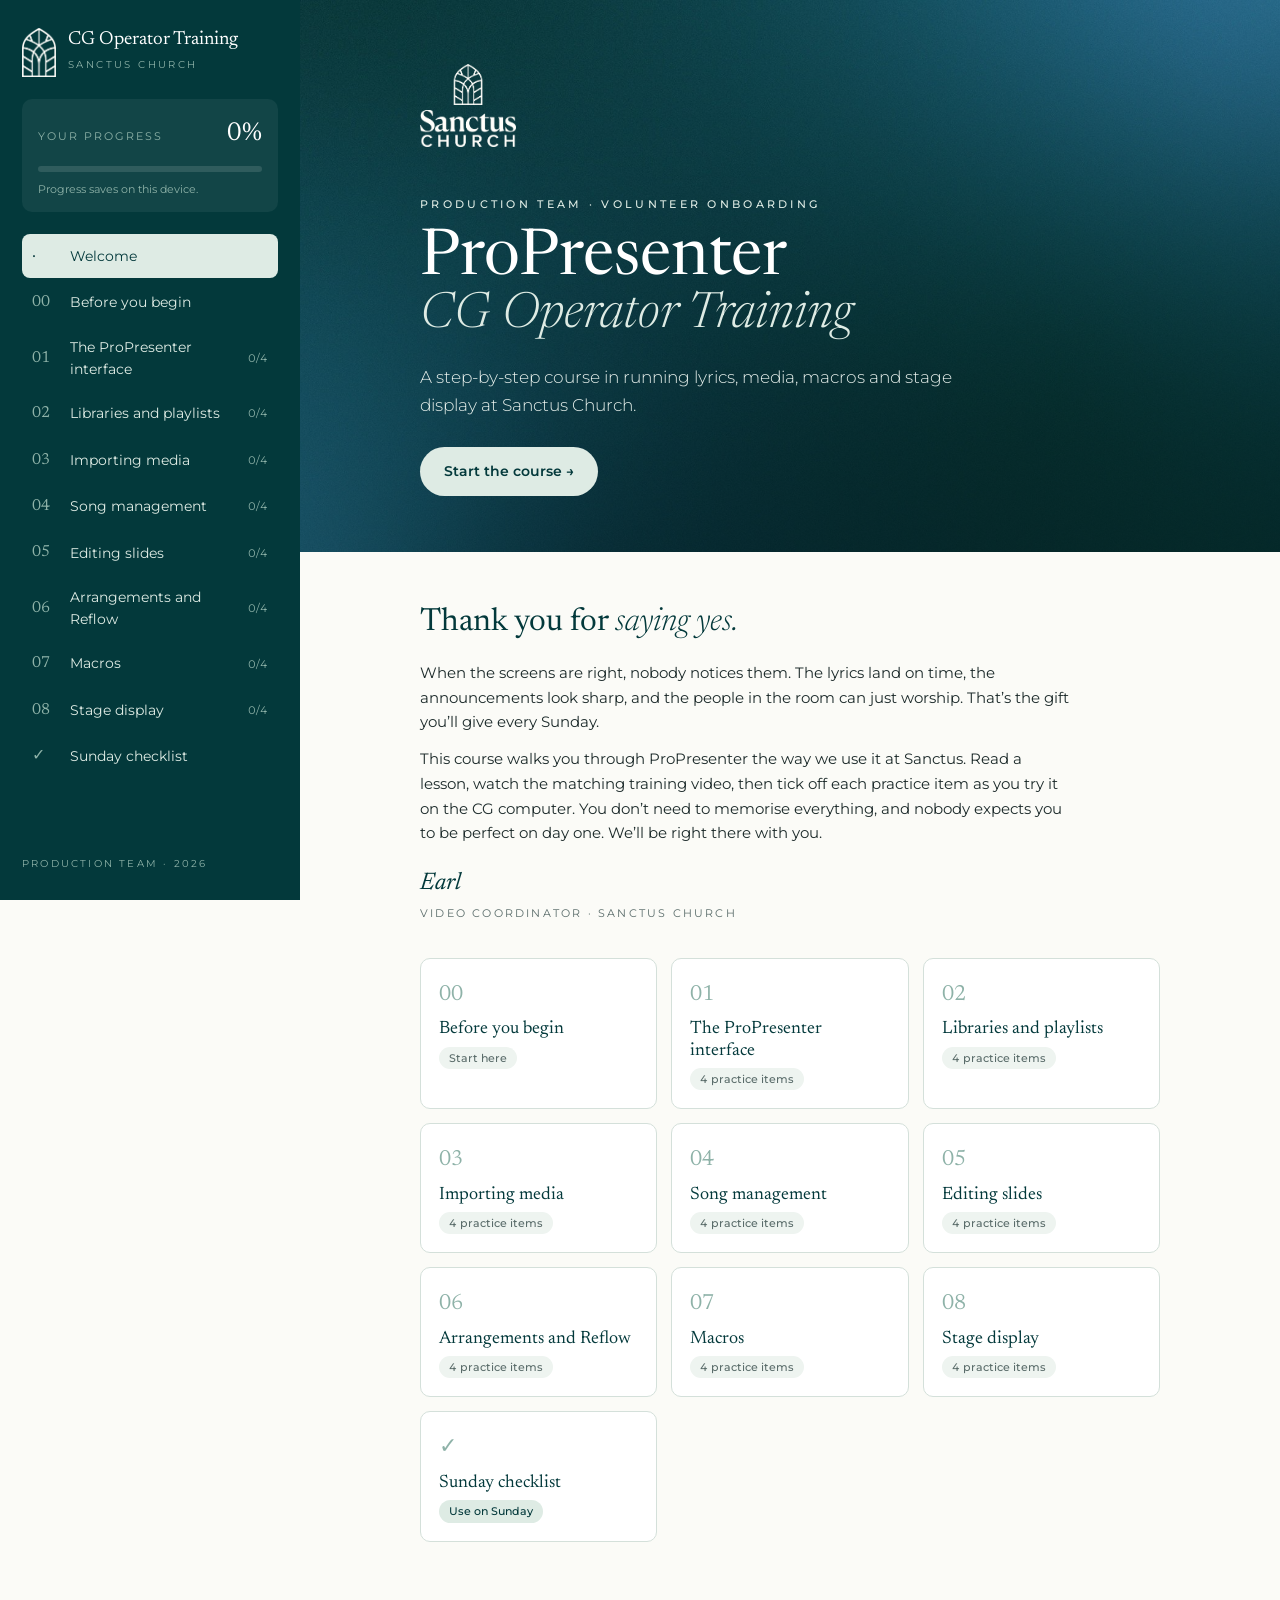
==== index.html @ a32053c7 "Add files via upload" ====
<!DOCTYPE html>
<html lang="en">
<head>
<meta charset="utf-8">
<meta name="viewport" content="width=device-width, initial-scale=1">
<title>CG Operator Training</title>
<link rel="preconnect" href="https://fonts.googleapis.com">
<link rel="preconnect" href="https://fonts.gstatic.com" crossorigin>
<link href="https://fonts.googleapis.com/css2?family=Montserrat:wght@300;400;500;600&family=Newsreader:ital,opsz,wght@0,6..72,300;0,6..72,400;0,6..72,500;1,6..72,300;1,6..72,400&display=swap" rel="stylesheet">
<style>
:root{
  /* Sanctus brand: deep teal + mint on cream; teal sidebar, reading column on the right */
  --teal:#03393B; --bar:#154547; --mint:#DEEBE4; --mint2:#EEF4F0; --cream:#FBFBF7; --sage:#8EB2A8;
  --ink:#1d2b2b; --muted:#5a6c6a; --line:#d4e0da; --warn-bg:#fbf3e8; --warn:#8a5512; --good:#2f7d5b;
  --display:"Newsreader","Canela",Georgia,serif; --body:"Montserrat","Gotham",system-ui,sans-serif;
  color-scheme:light;
}
*{box-sizing:border-box}
html,body{margin:0;height:100%}
body{background:var(--cream);color:var(--ink);font-family:var(--body);font-size:15px;line-height:1.65;-webkit-font-smoothing:antialiased}
a{color:var(--teal)}
button{font-family:inherit}
:focus-visible{outline:2px solid var(--sage);outline-offset:2px}
.app{display:grid;grid-template-columns:300px 1fr;min-height:100%}

/* sidebar */
.side{background:var(--teal);color:var(--mint);position:sticky;top:0;height:100vh;overflow-y:auto;padding:28px 22px;display:flex;flex-direction:column;gap:22px}
.side .brand{display:flex;align-items:center;gap:12px;text-decoration:none;color:var(--mint)}
.side .brand img{width:34px}
.side .brand b{font-family:var(--display);font-weight:400;font-size:19px;color:#fff;line-height:1.1;display:block}
.side .brand small{font-size:10px;letter-spacing:.24em;text-transform:uppercase;color:var(--sage)}
.prog{background:rgba(255,255,255,.06);border-radius:10px;padding:14px 16px}
.prog .row{display:flex;justify-content:space-between;align-items:baseline;font-size:11px;letter-spacing:.18em;text-transform:uppercase;color:var(--sage)}
.prog .row b{font-family:var(--display);font-size:26px;letter-spacing:0;color:#fff;font-weight:400;font-variant-numeric:tabular-nums}
.meter{height:6px;background:rgba(255,255,255,.12);border-radius:3px;margin-top:10px;overflow:hidden}
.meter i{display:block;height:100%;background:var(--sage);border-radius:3px;transition:width .3s}
.save{font-size:11px;color:var(--sage);margin-top:8px}
nav ol{list-style:none;margin:0;padding:0;display:flex;flex-direction:column;gap:2px}
nav a{display:grid;grid-template-columns:30px 1fr auto;align-items:center;gap:8px;padding:9px 10px;border-radius:8px;text-decoration:none;color:var(--mint);font-size:13.5px}
nav a:hover{background:rgba(255,255,255,.06)}
nav a[aria-current="page"]{background:var(--mint);color:var(--teal)}
nav .n{font-family:var(--display);font-size:16px;color:var(--sage)}
nav a[aria-current="page"] .n{color:var(--bar)}
nav .st{font-size:11px;font-variant-numeric:tabular-nums;color:var(--sage)}
nav a[aria-current="page"] .st{color:var(--bar)}
nav .st.done{width:20px;height:20px;border-radius:50%;background:var(--sage);color:var(--teal);display:grid;place-items:center;font-size:12px;font-weight:600}
.side .foot{margin-top:auto;font-size:10px;letter-spacing:.22em;text-transform:uppercase;color:var(--sage)}
.menu{display:none}

/* main */
main{min-width:0}
.wrap{max-width:820px;margin:0 auto;padding:44px 40px 80px}
.hero{background:var(--teal) url(img/gradient.jpg) center/cover;color:#fff;position:relative;overflow:hidden}
.hero::after{content:"";position:absolute;inset:0;background:linear-gradient(160deg,rgba(3,57,59,.3),rgba(3,40,40,.85))}
.hero .in{position:relative;z-index:1;max-width:820px;margin:0 auto;padding:64px 40px 56px}
.hero img{width:96px;margin-bottom:40px}
.kicker{font-weight:500;font-size:11px;letter-spacing:.3em;text-transform:uppercase;color:var(--mint)}
.hero h1{font-family:var(--display);font-weight:400;font-size:clamp(40px,6vw,64px);line-height:1;margin:14px 0 0;text-wrap:balance}
.hero h1 em{display:block;font-weight:300;color:var(--mint);font-size:.78em}
.hero p{font-weight:300;font-size:17px;max-width:52ch;margin:22px 0 0;color:#e6efeb}
.cta{display:inline-flex;align-items:center;gap:10px;margin-top:28px;background:var(--mint);color:var(--teal);border:0;border-radius:999px;padding:13px 24px;font-weight:600;font-size:14px;text-decoration:none;cursor:pointer}
.cta:hover{background:#fff}
.welcome h2{font-family:var(--display);font-weight:400;font-size:32px;color:var(--teal);margin:0 0 12px}
.welcome h2 em{font-weight:300}
.welcome p{max-width:65ch}
.sig{font-family:var(--display);font-style:italic;font-size:24px;color:var(--teal);margin-top:18px}
.sigt{font-size:11px;letter-spacing:.2em;text-transform:uppercase;color:var(--muted)}
.cards{display:grid;grid-template-columns:repeat(auto-fill,minmax(230px,1fr));gap:14px;margin-top:36px}
.card{display:flex;flex-direction:column;gap:6px;padding:18px;border:1px solid var(--line);border-radius:10px;background:#fff;text-decoration:none;color:var(--ink)}
.card:hover{border-color:var(--sage)}
.card .n{font-family:var(--display);font-size:22px;color:var(--sage)}
.card b{font-family:var(--display);font-weight:400;font-size:18px;color:var(--teal);line-height:1.2}
.card .pill{align-self:flex-start;font-size:11px;font-weight:500;border-radius:999px;padding:2px 10px;background:var(--mint2);color:var(--muted);font-variant-numeric:tabular-nums}
.card .pill.done{background:var(--good);color:#fff}
.card .pill.go{background:var(--mint);color:var(--teal)}

/* lesson content */
.opener{background:var(--teal);color:#fff;border-radius:12px;padding:34px 36px;position:relative;overflow:hidden;margin-bottom:28px}
.opener::after{content:"";position:absolute;right:-30px;top:-20px;width:220px;height:220px;background:url(img/mark_cream.png) center/contain no-repeat;opacity:.07}
.eyebrow{font-weight:500;font-size:11px;letter-spacing:.3em;text-transform:uppercase;color:var(--sage)}
.opener h2{font-family:var(--display);font-weight:400;font-size:clamp(30px,4vw,40px);line-height:1.05;margin:8px 0 12px;text-wrap:balance}
.opener p{font-weight:300;font-size:16px;margin:0;max-width:58ch;color:#e6efeb}
.opener .vid{margin-top:16px;font-size:11px;letter-spacing:.2em;text-transform:uppercase;color:var(--mint)}
h3{font-family:var(--display);font-weight:500;font-size:23px;color:var(--teal);margin:34px 0 8px;text-wrap:balance}
p{margin:0 0 12px}
b,strong{font-weight:600;color:var(--teal)}
ol.steps{list-style:none;counter-reset:s;margin:8px 0 16px;padding:0;display:flex;flex-direction:column;gap:8px}
ol.steps>li{counter-increment:s;position:relative;padding-left:40px}
ol.steps>li::before{content:counter(s);position:absolute;left:0;top:1px;width:26px;height:26px;border-radius:50%;background:var(--teal);color:#fff;font-weight:600;font-size:12px;display:grid;place-items:center}
ol.steps ul{margin:6px 0 0;padding-left:18px}
ul.dots{margin:6px 0 14px;padding-left:20px}
ul.dots li{margin-bottom:6px}
ul.dots li::marker{color:var(--sage)}
figure{margin:18px 0 26px}
.zoom{display:block;width:100%;padding:0;border:0;background:none;cursor:zoom-in}
figure img{display:block;max-width:100%;width:100%;border-radius:8px;box-shadow:0 0 0 1px var(--line),0 6px 18px rgba(3,57,59,.08)}
figcaption{font-size:13px;color:var(--muted);margin-top:9px;display:flex;gap:10px}
figcaption .fn{font-weight:600;color:var(--teal);letter-spacing:.08em;text-transform:uppercase;white-space:nowrap;font-size:11.5px;padding-top:1px}
.pair{display:grid;grid-template-columns:1fr 1fr;gap:18px}
.pair figure{margin:14px 0 20px}
.callout{background:var(--mint);border-left:3px solid var(--teal);padding:14px 18px;margin:18px 0;border-radius:0 8px 8px 0}
.callout .lbl{font-weight:600;font-size:11px;letter-spacing:.22em;text-transform:uppercase;color:var(--teal);margin-bottom:4px}
.callout.warn{background:var(--warn-bg);border-color:#b5762a}
.callout.warn .lbl{color:var(--warn)}
.callout p:last-child{margin:0}
.tw{overflow-x:auto;margin:12px 0 20px}
table{width:100%;border-collapse:collapse;font-size:14px}
th{background:var(--teal);color:#fff;font-weight:500;text-align:left;padding:10px 12px;font-size:11px;letter-spacing:.14em;text-transform:uppercase}
td{padding:10px 12px;border-bottom:1px solid var(--line);vertical-align:top}
tr:nth-child(even) td{background:var(--mint2)}
td.num{font-family:var(--display);font-size:20px;color:var(--teal);width:44px;text-align:center}

/* interactive checklists */
.practice{border:1px solid var(--line);border-radius:12px;padding:22px 24px;margin:36px 0 0;background:#fff}
.practice .lbl,.cl-head{font-weight:600;font-size:11px;letter-spacing:.24em;text-transform:uppercase;color:var(--teal);display:flex;align-items:center;gap:10px;margin-bottom:12px}
.practice .lbl::before{content:"";width:18px;height:18px;background:url(img/mark_teal.png) center/contain no-repeat}
.practice .lbl .count{margin-left:auto;font-variant-numeric:tabular-nums;color:var(--muted);letter-spacing:.1em}
ul.check{list-style:none;margin:0 0 6px;padding:0;display:flex;flex-direction:column;gap:4px}
ul.check li{padding:0}
.ck{display:flex;gap:12px;align-items:flex-start;padding:9px 10px;border-radius:8px;cursor:pointer}
.ck:hover{background:var(--mint2)}
.ck input{appearance:none;flex:none;width:22px;height:22px;margin:1px 0 0;border:1.5px solid var(--teal);border-radius:5px;background:#fff;cursor:pointer;display:grid;place-items:center}
.ck input:checked{background:var(--teal)}
.ck input:checked::after{content:"";width:6px;height:11px;border:solid #fff;border-width:0 2px 2px 0;transform:rotate(45deg) translate(-1px,-1px)}
.ck input:checked + span{color:var(--muted);text-decoration:line-through;text-decoration-color:var(--sage)}
.notes-lbl{display:block;margin-top:14px;font-size:11px;letter-spacing:.2em;text-transform:uppercase;color:var(--muted)}
.notes{display:block;width:100%;margin-top:8px;font:inherit;font-size:14px;letter-spacing:0;text-transform:none;color:var(--ink);border:1px solid var(--line);border-radius:8px;padding:10px 12px;background:var(--cream);resize:vertical}
.donebar{display:flex;align-items:center;gap:12px;margin-top:14px;padding:12px 16px;border-radius:10px;background:var(--mint);color:var(--teal);font-weight:500;font-size:14px}
.donebar[hidden]{display:none}
.reset{margin-left:auto;background:none;border:1px solid var(--teal);color:var(--teal);border-radius:999px;padding:6px 14px;font-size:12px;cursor:pointer}
.pager{display:flex;justify-content:space-between;gap:14px;margin-top:44px;padding-top:24px;border-top:1px solid var(--line)}
.pager a{display:flex;flex-direction:column;gap:2px;text-decoration:none;padding:12px 16px;border:1px solid var(--line);border-radius:10px;background:#fff;max-width:48%}
.pager a:hover{border-color:var(--sage)}
.pager small{font-size:11px;letter-spacing:.2em;text-transform:uppercase;color:var(--muted)}
.pager b{font-family:var(--display);font-weight:400;font-size:18px}
.pager .next{margin-left:auto;text-align:right}

/* lightbox */
.lb{position:fixed;inset:0;background:rgba(3,30,31,.92);display:none;align-items:center;justify-content:center;padding:24px;z-index:50;cursor:zoom-out}
.lb.on{display:flex}
.lb img{max-width:100%;max-height:100%;border-radius:6px}

@media (max-width:900px){
  .app{grid-template-columns:1fr}
  .side{position:sticky;top:0;height:auto;z-index:20;padding:14px 18px;flex-direction:row;flex-wrap:wrap;align-items:center;gap:12px}
  .side .brand b{font-size:16px}
  .menu{display:inline-flex;margin-left:auto;background:none;border:1px solid var(--sage);color:var(--mint);border-radius:999px;padding:6px 14px;font-size:12px;cursor:pointer}
  .side .prog,.side nav,.side .foot{display:none;width:100%}
  .side.open .prog,.side.open nav{display:block}
  .wrap{padding:28px 18px 60px}
  .hero .in{padding:44px 18px 40px}
  .opener{padding:26px 22px}
  .pair{grid-template-columns:1fr}
}
@media (prefers-reduced-motion:reduce){*{transition:none!important}}
</style>
</head>
<body>
<div class="app">
  <aside class="side" id="side">
    <a class="brand" href="#home"><img src="img/mark_cream.png" alt=""><span><b>CG Operator Training</b><small>Sanctus Church</small></span></a>
    <button class="menu" id="menu" aria-expanded="false" aria-controls="side">Lessons</button>
    <div class="prog">
      <div class="row"><span>Your progress</span><b id="pct">0%</b></div>
      <div class="meter"><i id="bar" style="width:0%"></i></div>
      <div class="save" id="save">Progress saves on this device.</div>
    </div>
    <nav aria-label="Lessons"><ol id="nav"></ol></nav>
    <div class="foot">Production Team · 2026</div>
  </aside>
  <main id="main"></main>
</div>
<div class="lb" id="lb" role="dialog" aria-label="Enlarged screenshot"><img id="lbimg" alt=""></div>

<script id="content" type="application/json">{"titles": ["Before you begin", "The ProPresenter interface", "Libraries and playlists", "Importing media", "Song management", "Editing slides", "Arrangements and Reflow", "Macros", "Stage display", "Sunday checklist"], "html": ["<section class=\"lesson\"><div class=\"opener\"><div class=\"eyebrow\">Getting started<\/div><h2>Before you begin<\/h2><p>As a CG (computer graphics) operator, you run ProPresenter during the service: lyrics, announcements, videos, lower thirds, timers and stage display.<\/p><\/div>\n<h3>How to use this course<\/h3><ol class=\"steps\"><li>Read one lesson, then watch the matching video in the <em>ProPresenter Training<\/em> folder.<\/li><li>Tick off each <b>Practice<\/b> item as you do it on the CG computer. Your progress is saved.<\/li><li>Write questions in the notes box at the end of each lesson and bring them to your trainer.<\/li><li>Keep the <b>Sunday checklist<\/b> beside you for your first few services.<\/li><\/ol>\n<h3>The Sanctus standards<\/h3><p>These five habits come up in every lesson. They keep our screens consistent from week to week and from campus to campus.<\/p><div class=\"tw\"><table><thead><tr><th><\/th><th>Standard<\/th><th>Why it matters<\/th><\/tr><\/thead><tbody><tr><td class=\"num\">1<\/td><td><b>One Sunday playlist.<\/b> It gets updated each week for the coming Sunday.<\/td><td>Everyone knows where the service lives. There are no stray copies.<\/td><\/tr><tr><td class=\"num\">2<\/td><td><b>All songs live in the Worship library<\/b>, even songs for special events.<\/td><td>Songs are easy to find, filter and reuse.<\/td><\/tr><tr><td class=\"num\">3<\/td><td><b>Use the staff-built themes<\/b>: the Song theme and the theme for each sermon series.<\/td><td>Every slide looks the same from song to song.<\/td><\/tr><tr><td class=\"num\">4<\/td><td><b>Media actions are set to Foreground<\/b>, and videos are set to <b>Stop<\/b>, never Loop.<\/td><td>Media always shows up, and no video restarts mid-service.<\/td><\/tr><tr><td class=\"num\">5<\/td><td><b>Themes, stage displays and macros are pre-configured by staff.<\/b><\/td><td>Know where they are, but ask before changing them.<\/td><\/tr><\/tbody><\/table><\/div><div class=\"callout\"><div class=\"lbl\">Coming soon<\/div><p>Setting outputs, and Chapter 2 on running the service (creating, managing and flowing a service), will be added when those training videos are ready.<\/p><\/div><\/section>", "<section class=\"lesson\"><div class=\"opener\"><div class=\"eyebrow\">Lesson 01<\/div><h2>The ProPresenter interface<\/h2><p>The Show view has seven areas. You will use every one of them on a Sunday, so learn where each one is first.<\/p><div class=\"vid\">Training video \u00b7 Chapter 1 \u00b7 0:00\u201316:00<\/div><\/div><figure><button class=\"zoom\" data-src=\"img/f01_interface.jpg\" aria-label=\"Enlarge figure 1.1\"><img src=\"img/f01_interface.jpg\" alt=\"The Show view, numbered by area. Each number matches a row in the table below.\" loading=\"lazy\"><\/button><figcaption><span class=\"fn\">Fig 1.1<\/span><span>The Show view, numbered by area. Each number matches a row in the table below.<\/span><\/figcaption><\/figure><div class=\"tw\"><table><thead><tr><th>#<\/th><th>Area<\/th><th>What it does<\/th><\/tr><\/thead><tbody><tr><td class=\"num\">1<\/td><td><b>Toolbar<\/b><\/td><td>Search, the Show / Edit / Reflow / Bible / Stage views, Themes, and the <b>Audience<\/b> and <b>Stage<\/b> output toggles on the top right.<\/td><\/tr><tr><td class=\"num\">2<\/td><td><b>Library &amp; playlist list<\/b><\/td><td>Libraries (orange icons) store content. Playlists (blue icons) put that content in service order.<\/td><\/tr><tr><td class=\"num\">3<\/td><td><b>Item list<\/b><\/td><td>Every item in the library or playlist you selected. In a playlist you also see the <b>headers<\/b>: Pre Loop, Welcome, Worship and so on.<\/td><\/tr><tr><td class=\"num\">4<\/td><td><b>Presentation area<\/b><\/td><td>The slides of the selected item. Clicking a slide sends it live.<\/td><\/tr><tr><td class=\"num\">5<\/td><td><b>Output preview<\/b><\/td><td>Shows what a screen is showing right now. Use its dropdown to switch between the auditorium (AUD), single screens, or the stage display.<\/td><\/tr><tr><td class=\"num\">6<\/td><td><b>Media player<\/b><\/td><td>Play, pause and scrub the current video, and see its countdown.<\/td><\/tr><tr><td class=\"num\">7<\/td><td><b>Tabs panel<\/b><\/td><td>Audio, stage display layouts, <b>Timers<\/b>, <b>Messages<\/b>, <b>Props<\/b> and <b>Macros<\/b>.<\/td><\/tr><\/tbody><\/table><\/div><h3>The output preview<\/h3><p>You don't have to walk into the auditorium to see what's on screen. The preview shows each output. Switch it to the stage display to see exactly what the band and host see.<\/p><figure><button class=\"zoom\" data-src=\"img/f03_stage_preview.jpg\" aria-label=\"Enlarge figure 1.2\"><img src=\"img/f03_stage_preview.jpg\" alt=\"Output preview set to the stage display: the current lyric in white, the next lyric in green.\" loading=\"lazy\"><\/button><figcaption><span class=\"fn\">Fig 1.2<\/span><span>Output preview set to the stage display: the current lyric in white, the next lyric in green.<\/span><\/figcaption><\/figure><h3>The tabs panel<\/h3><ol class=\"steps\"><li><b>Stage display layouts<\/b>: the layouts you can send to the stage screen. Different people need different information at different moments.<\/li><li><b>Timers<\/b>: every service timer (Service Start, Worship, Host, Meet &amp; Greet, Sermon, Response, Soundcheck). Slides and macros start them automatically.<\/li><li><b>Messages<\/b>: text shown on top of the screens. For example, a <b>Kids Call<\/b> shows a child's tag code (such as <em>C3H3<\/em>) so their parent knows to come to the kids area.<\/li><li><b>Props<\/b>: small media pieces with transparency that sit on top of everything, such as name lower thirds. They show for a set time and then dissolve on their own.<\/li><li><b>Macros<\/b>: one-click bundles of actions (Lesson 7).<\/li><\/ol><div class=\"pair\"><figure><button class=\"zoom\" data-src=\"img/f04_timers.jpg\" aria-label=\"Enlarge figure 1.3\"><img src=\"img/f04_timers.jpg\" alt=\"The Timers tab.\" loading=\"lazy\"><\/button><figcaption><span class=\"fn\">Fig 1.3<\/span><span>The Timers tab.<\/span><\/figcaption><\/figure><figure><button class=\"zoom\" data-src=\"img/f05_messages.jpg\" aria-label=\"Enlarge figure 1.4\"><img src=\"img/f05_messages.jpg\" alt=\"Messages tab with a Kids Call code.\" loading=\"lazy\"><\/button><figcaption><span class=\"fn\">Fig 1.4<\/span><span>Messages tab with a Kids Call code.<\/span><\/figcaption><\/figure><\/div><div class=\"pair\"><figure><button class=\"zoom\" data-src=\"img/f06_props.jpg\" aria-label=\"Enlarge figure 1.5\"><img src=\"img/f06_props.jpg\" alt=\"Props: name keys that clear after 10 seconds.\" loading=\"lazy\"><\/button><figcaption><span class=\"fn\">Fig 1.5<\/span><span>Props: name keys that clear after 10 seconds.<\/span><\/figcaption><\/figure><figure><button class=\"zoom\" data-src=\"img/f07_macros_tab.jpg\" aria-label=\"Enlarge figure 1.6\"><img src=\"img/f07_macros_tab.jpg\" alt=\"Macros: the icons show what each one does.\" loading=\"lazy\"><\/button><figcaption><span class=\"fn\">Fig 1.6<\/span><span>Macros: the icons show what each one does.<\/span><\/figcaption><\/figure><\/div><h3>Other views in the toolbar<\/h3><ul class=\"dots\"><li><b>Search<\/b> finds an item across every library. The <em>Filter<\/em> box at the bottom of a list searches only that list.<\/li><li><b>Themes<\/b> holds the staff-built styles for songs, sermon series, lower thirds and full screens. You will apply themes, but you won't edit them.<\/li><li><b>Edit<\/b> opens the editor for whichever item is selected. <b>Show<\/b> brings you back to running the service.<\/li><li><b>Reflow<\/b> changes the line breaks of a whole song (Lesson 6). <b>Bible<\/b> pulls up scripture.<\/li><li><b>Stage<\/b> opens the stage display editor (Lesson 8). It is pre-configured.<\/li><li>The <b>Audience<\/b> and <b>Stage<\/b> buttons turn those outputs on and off.<\/li><\/ul><div class=\"pair\"><figure><button class=\"zoom\" data-src=\"img/f08_themes_popup.jpg\" aria-label=\"Enlarge figure 1.7\"><img src=\"img/f08_themes_popup.jpg\" alt=\"The Themes window.\" loading=\"lazy\"><\/button><figcaption><span class=\"fn\">Fig 1.7<\/span><span>The Themes window.<\/span><\/figcaption><\/figure><figure><button class=\"zoom\" data-src=\"img/f09_edit_view.jpg\" aria-label=\"Enlarge figure 1.8\"><img src=\"img/f09_edit_view.jpg\" alt=\"The Edit view.\" loading=\"lazy\"><\/button><figcaption><span class=\"fn\">Fig 1.8<\/span><span>The Edit view.<\/span><\/figcaption><\/figure><\/div><div class=\"practice\"><div class=\"lbl\">Practice on the CG computer<\/div><ul class=\"check\"><li>Point to all seven areas of the Show view without looking at Fig 1.1.<\/li><li>Switch the output preview between AUD and the stage display.<\/li><li>Open each tab in the tabs panel and name what it is for.<\/li><li>Search for a song using both Search and the Filter box.<\/li><\/ul><label class=\"notes-lbl\">Notes &amp; questions for your trainer<textarea class=\"notes\" rows=\"3\" placeholder=\"Anything you want to ask about this lesson\u2026\"><\/textarea><\/label><\/div><\/section>", "<section class=\"lesson\"><div class=\"opener\"><div class=\"eyebrow\">Lesson 02<\/div><h2>Libraries and playlists<\/h2><p>A library is where content is stored. A playlist is the order of service built from that content. A Sunday service is simply a playlist.<\/p><div class=\"vid\">Training video \u00b7 Chapter 1 \u00b7 16:00\u201323:00<\/div><\/div><ul class=\"dots\"><li><b>Library<\/b>: think of the whole public library building, with sections such as <em>Worship<\/em>, <em>Women's Connect<\/em> or <em>Pre-Post<\/em>. Organise libraries by ministry or event.<\/li><li><b>Playlist<\/b>: the running order for one event, split into <b>headers<\/b>. Headers only exist in playlists.<\/li><\/ul><h3>How the Sunday playlist runs<\/h3><p>GOOD MORNING TEAM! \u2192 Pre-Service Timer \u2192 <b>Pre Loop<\/b> \u2192 <b>Welcome<\/b> \u2192 <b>Worship<\/b> \u2192 <b>Transition<\/b> \u2192 <b>Meet &amp; Greet<\/b> \u2192 <b>Host<\/b> \u2192 <b>Sermon<\/b> \u2192 <b>Response<\/b> \u2192 <b>Close<\/b> \u2192 <b>Post Loop<\/b>.<\/p><figure><button class=\"zoom\" data-src=\"img/f02_sunday_playlist.jpg\" aria-label=\"Enlarge figure 2.1\"><img src=\"img/f02_sunday_playlist.jpg\" alt=\"The Sunday playlist with its headers, highlighted on the left.\" loading=\"lazy\"><\/button><figcaption><span class=\"fn\">Fig 2.1<\/span><span>The Sunday playlist with its headers, highlighted on the left.<\/span><\/figcaption><\/figure><h3>Create a library<\/h3><ol class=\"steps\"><li>Click the <b>+<\/b> at the top of the library list and choose <b>New Library<\/b>.<\/li><li>Name it after the ministry or event.<\/li><li>Add presentations and media to it.<\/li><\/ol><figure><button class=\"zoom\" data-src=\"img/f12_new_library.jpg\" aria-label=\"Enlarge figure 2.2\"><img src=\"img/f12_new_library.jpg\" alt=\"The + menu: New Library, New Presentation, New Playlist.\" loading=\"lazy\"><\/button><figcaption><span class=\"fn\">Fig 2.2<\/span><span>The + menu: New Library, New Presentation, New Playlist.<\/span><\/figcaption><\/figure><h3>Build a playlist<\/h3><ol class=\"steps\"><li>Click <b>+ \u2192 New Playlist<\/b> and name it.<\/li><li>Add a <b>header<\/b> (for example <em>Pre-Service<\/em>) to start each section.<\/li><li>Use <b>+ \u2192 New Presentation<\/b> to add a blank placeholder item where you need one.<\/li><li>Drag items from a library into the playlist, then drag them into order.<\/li><\/ol><div class=\"pair\"><figure><button class=\"zoom\" data-src=\"img/f13_new_presentation_blank.jpg\" aria-label=\"Enlarge figure 2.3\"><img src=\"img/f13_new_presentation_blank.jpg\" alt=\"Naming a new presentation.\" loading=\"lazy\"><\/button><figcaption><span class=\"fn\">Fig 2.3<\/span><span>Naming a new presentation.<\/span><\/figcaption><\/figure><figure><button class=\"zoom\" data-src=\"img/f14_playlist_header.jpg\" aria-label=\"Enlarge figure 2.4\"><img src=\"img/f14_playlist_header.jpg\" alt=\"A Pre-Service header with three items.\" loading=\"lazy\"><\/button><figcaption><span class=\"fn\">Fig 2.4<\/span><span>A Pre-Service header with three items.<\/span><\/figcaption><\/figure><\/div><h3>Make slides advance on their own<\/h3><p>Use <b>Go to Next Timer<\/b> for loops and for timed moments such as the host name key.<\/p><ol class=\"steps\"><li>Right-click a slide and choose <b>Go to Next Timer\u2026<\/b><\/li><li>Enter the <b>Duration<\/b> in seconds.<\/li><li>On the last slide of a loop, tick <b>Loop to Beginning<\/b>.<\/li><li>Click <b>Done<\/b>. The seconds now show in the top-left corner of the slide.<\/li><\/ol><figure><button class=\"zoom\" data-src=\"img/f15_slide_timer.jpg\" aria-label=\"Enlarge figure 2.5\"><img src=\"img/f15_slide_timer.jpg\" alt=\"The Slide Timer dialog.\" loading=\"lazy\"><\/button><figcaption><span class=\"fn\">Fig 2.5<\/span><span>The Slide Timer dialog.<\/span><\/figcaption><\/figure><div class=\"callout\"><div class=\"lbl\">Sanctus standard<\/div><p>The <b>Welcome<\/b> and <b>Host<\/b> name slides already carry a <b>10-second<\/b> timer. Once you click them, they advance on their own, so these moments look the same every week.<\/p><\/div><h3>Transparent slides and IMAG<\/h3><p>A <b>checkerboard<\/b> slide is transparent, not black. At Ajax, the screens show live cameras (IMAG), and ProPresenter sits on top of them.<\/p><ul class=\"dots\"><li>A transparent slide lets the cameras show through.<\/li><li>A video or full-screen graphic covers the cameras. When it ends and the slide goes transparent, the cameras come back.<\/li><li>A name key is transparent except for the name, so the person on camera appears with their name over them.<\/li><\/ul><figure><button class=\"zoom\" data-src=\"img/f16_transparent.jpg\" aria-label=\"Enlarge figure 2.6\"><img src=\"img/f16_transparent.jpg\" alt=\"Welcome: a slide with a 10-second timer, then a transparent slide.\" loading=\"lazy\"><\/button><figcaption><span class=\"fn\">Fig 2.6<\/span><span>Welcome: a slide with a 10-second timer, then a transparent slide.<\/span><\/figcaption><\/figure><div class=\"practice\"><div class=\"lbl\">Practice on the CG computer<\/div><ul class=\"check\"><li>Create a practice library and a practice playlist with two headers.<\/li><li>Drag three items into the playlist and reorder them.<\/li><li>Build a three-slide loop with a 5-second timer and Loop to Beginning.<\/li><li>Find the checkerboard slides in the Sunday playlist and explain what they do.<\/li><\/ul><label class=\"notes-lbl\">Notes &amp; questions for your trainer<textarea class=\"notes\" rows=\"3\" placeholder=\"Anything you want to ask about this lesson\u2026\"><\/textarea><\/label><\/div><\/section>", "<section class=\"lesson\"><div class=\"opener\"><div class=\"eyebrow\">Lesson 03<\/div><h2>Importing media<\/h2><p>To add a graphic or video, duplicate an existing slide and swap in its media action. Always set the action to Foreground, and set videos to Stop.<\/p><div class=\"vid\">Training video \u00b7 Chapter 1 \u00b7 23:00\u201328:40<\/div><\/div><h3>Add a graphic to a loop<\/h3><ol class=\"steps\"><li>In the Sunday playlist, open the item, for example <em>Easter Pre-Service Loop<\/em>.<\/li><li>Select a slide and copy and paste it (<b>\u2318C / \u2318V<\/b> on Mac, <b>Ctrl+C / Ctrl+V<\/b> on Windows).<\/li><li>Right-click the copy, choose <b>Remove Action<\/b>, then <b>Add Media Action\u2026<\/b>, and pick the graphic.<\/li><li>Right-click again and choose <b>Edit Action \u2192 Behavior \u2192 Foreground<\/b>.<\/li><li>Repeat for each new graphic.<\/li><\/ol><div class=\"pair\"><figure><button class=\"zoom\" data-src=\"img/f17_add_media_action.jpg\" aria-label=\"Enlarge figure 3.1\"><img src=\"img/f17_add_media_action.jpg\" alt=\"Right-click: Add Action, Edit / Remove Action.\" loading=\"lazy\"><\/button><figcaption><span class=\"fn\">Fig 3.1<\/span><span>Right-click: Add Action, Edit / Remove Action.<\/span><\/figcaption><\/figure><figure><button class=\"zoom\" data-src=\"img/f18_behavior.jpg\" aria-label=\"Enlarge figure 3.2\"><img src=\"img/f18_behavior.jpg\" alt=\"Edit Action \u2192 Behavior.\" loading=\"lazy\"><\/button><figcaption><span class=\"fn\">Fig 3.2<\/span><span>Edit Action \u2192 Behavior.<\/span><\/figcaption><\/figure><\/div><div class=\"callout\"><div class=\"lbl\">Why Foreground<\/div><p>Foreground makes the media a top-layer element. Background and foreground respond differently to automations. If you skip this step, the graphic might not show up when it should.<\/p><\/div><h3>Change how long a slide stays up<\/h3><ol class=\"steps\"><li>Right-click the slide and choose <b>Go to Next Timer\u2026<\/b><\/li><li>Change the duration. Click <b>Remove<\/b> to take the timer off.<\/li><li>If a graphic looks wrong, use <b>Show in Finder<\/b> in the action menu to jump to the file on the hard drive.<\/li><\/ol><figure><button class=\"zoom\" data-src=\"img/f19_slide_timer_loop.jpg\" aria-label=\"Enlarge figure 3.3\"><img src=\"img/f19_slide_timer_loop.jpg\" alt=\"Changing a loop slide's timer.\" loading=\"lazy\"><\/button><figcaption><span class=\"fn\">Fig 3.3<\/span><span>Changing a loop slide's timer.<\/span><\/figcaption><\/figure><h3>Add a video<\/h3><ol class=\"steps\"><li>Duplicate a slide and use <b>Add Media Action\u2026<\/b> to choose the video file.<\/li><li>Set <b>Edit Action \u2192 Behavior \u2192 Foreground<\/b>.<\/li><li>Set <b>Edit Action \u2192 Playback Behavior \u2192 Stop<\/b>.<\/li><\/ol><figure><button class=\"zoom\" data-src=\"img/f20_playback_behavior.jpg\" aria-label=\"Enlarge figure 3.4\"><img src=\"img/f20_playback_behavior.jpg\" alt=\"Playback Behavior: choose Stop, not Loop.\" loading=\"lazy\"><\/button><figcaption><span class=\"fn\">Fig 3.4<\/span><span>Playback Behavior: choose Stop, not Loop.<\/span><\/figcaption><\/figure><div class=\"callout warn\"><div class=\"lbl\">Watch out<\/div><p>Videos often default to <b>Loop<\/b>. A looping video will start over in the middle of the service, and someone will have to scramble to pause it. Always check Playback Behavior.<\/p><\/div><div class=\"practice\"><div class=\"lbl\">Practice on the CG computer<\/div><ul class=\"check\"><li>Add two new graphics to a practice loop using Add Media Action.<\/li><li>Set both to Behavior \u2192 Foreground.<\/li><li>Change one slide's timer, then remove it.<\/li><li>Add a video and set its Playback Behavior to Stop.<\/li><\/ul><label class=\"notes-lbl\">Notes &amp; questions for your trainer<textarea class=\"notes\" rows=\"3\" placeholder=\"Anything you want to ask about this lesson\u2026\"><\/textarea><\/label><\/div><\/section>", "<section class=\"lesson\"><div class=\"opener\"><div class=\"eyebrow\">Lesson 04<\/div><h2>Song management<\/h2><p>Every song lives in the Worship library, uses the Song theme, and is imported through SongSelect rather than typed by hand.<\/p><div class=\"vid\">Training video \u00b7 Song Management<\/div><\/div><p><b>Why one library:<\/b> keeping every song in one place makes songs easy to filter, find and compare. It also lets you see different versions side by side. A name in brackets, such as <em>[ Sanctus ]<\/em>, marks the Sanctus arrangement of that song.<\/p><h3>Import from SongSelect (preferred)<\/h3><p>SongSelect is CCLI's library of worship lyrics. CCLI manages the copyrights for most worship songs.<\/p><ol class=\"steps\"><li>Select the <b>Worship library<\/b>.<\/li><li>Go to <b>File \u2192 Import \u2192 SongSelect by CCLI\u2026<\/b><\/li><li>Search by title or CCLI number. Check the lyric preview to make sure it's the right song, then click <b>Import<\/b>.<\/li><li>In the Import window, set:<ul><li><b>Slides delimited by<\/b> and <b>lines per slide<\/b> to match the theme<\/li><li><b>Theme<\/b>: Song (for your campus)<\/li><li><b>Library<\/b>: Worship, plus the <b>Playlist<\/b> for the service<\/li><\/ul><\/li><li>Click <b>Import<\/b>. The song appears in the library and the playlist, already in the theme's style.<\/li><li>Check for single words left alone on a line, and fix them with <b>Reflow<\/b> (Lesson 6).<\/li><\/ol><figure><button class=\"zoom\" data-src=\"img/f23_songselect_menu.jpg\" aria-label=\"Enlarge figure 4.1\"><img src=\"img/f23_songselect_menu.jpg\" alt=\"File \u2192 Import \u2192 SongSelect by CCLI.\" loading=\"lazy\"><\/button><figcaption><span class=\"fn\">Fig 4.1<\/span><span>File \u2192 Import \u2192 SongSelect by CCLI.<\/span><\/figcaption><\/figure><div class=\"pair\"><figure><button class=\"zoom\" data-src=\"img/f24_songselect_search.jpg\" aria-label=\"Enlarge figure 4.2\"><img src=\"img/f24_songselect_search.jpg\" alt=\"SongSelect search with lyric preview.\" loading=\"lazy\"><\/button><figcaption><span class=\"fn\">Fig 4.2<\/span><span>SongSelect search with lyric preview.<\/span><\/figcaption><\/figure><figure><button class=\"zoom\" data-src=\"img/f25_import_dialog.jpg\" aria-label=\"Enlarge figure 4.3\"><img src=\"img/f25_import_dialog.jpg\" alt=\"Import settings: lines, theme, library, playlist.\" loading=\"lazy\"><\/button><figcaption><span class=\"fn\">Fig 4.3<\/span><span>Import settings: lines, theme, library, playlist.<\/span><\/figcaption><\/figure><\/div><h3>Create a song by hand<\/h3><p>Only do this if the song isn't in SongSelect.<\/p><ol class=\"steps\"><li>With the Worship library selected, click <b>+ \u2192 New Presentation<\/b>.<\/li><li>Name the song and choose the <b>Song<\/b> theme. At Ajax, lyrics sit at the <b>bottom<\/b> of the screen because cameras (IMAG) fill it.<\/li><li>If you like, choose a <b>Playlist<\/b> to add it straight into tonight's service.<\/li><li>Click <b>New<\/b>.<\/li><\/ol><div class=\"pair\"><figure><button class=\"zoom\" data-src=\"img/f21_new_song.jpg\" aria-label=\"Enlarge figure 4.4\"><img src=\"img/f21_new_song.jpg\" alt=\"New Presentation: name, theme, library, playlist.\" loading=\"lazy\"><\/button><figcaption><span class=\"fn\">Fig 4.4<\/span><span>New Presentation: name, theme, library, playlist.<\/span><\/figcaption><\/figure><figure><button class=\"zoom\" data-src=\"img/f22_playlist_dropdown.jpg\" aria-label=\"Enlarge figure 4.5\"><img src=\"img/f22_playlist_dropdown.jpg\" alt=\"Choosing a playlist adds the song to it.\" loading=\"lazy\"><\/button><figcaption><span class=\"fn\">Fig 4.5<\/span><span>Choosing a playlist adds the song to it.<\/span><\/figcaption><\/figure><\/div><h3>Add, remove and order songs<\/h3><ul class=\"dots\"><li><b>Add to a service:<\/b> drag the song from the Worship library into the playlist, under the Worship header.<\/li><li><b>Delete:<\/b> select the song and press <b>Delete<\/b>. This removes it from the library for everyone, so be sure.<\/li><\/ul><div class=\"callout\"><div class=\"lbl\">Sanctus standard<\/div><p>Never save songs into other libraries, even for a different event. They may be reused later, and one library keeps things clear for everyone.<\/p><\/div><figure><button class=\"zoom\" data-src=\"img/f26_reflow_song.jpg\" aria-label=\"Enlarge figure 4.6\"><img src=\"img/f26_reflow_song.jpg\" alt=\"After importing, Reflow cleans up the line breaks.\" loading=\"lazy\"><\/button><figcaption><span class=\"fn\">Fig 4.6<\/span><span>After importing, Reflow cleans up the line breaks.<\/span><\/figcaption><\/figure><div class=\"practice\"><div class=\"lbl\">Practice on the CG computer<\/div><ul class=\"check\"><li>Import a song from SongSelect into the Worship library using the Song theme.<\/li><li>Add it to a practice playlist under a Worship header.<\/li><li>Create a short song by hand with New Presentation.<\/li><li>Find two versions of the same song and tell them apart.<\/li><\/ul><label class=\"notes-lbl\">Notes &amp; questions for your trainer<textarea class=\"notes\" rows=\"3\" placeholder=\"Anything you want to ask about this lesson\u2026\"><\/textarea><\/label><\/div><\/section>", "<section class=\"lesson\"><div class=\"opener\"><div class=\"eyebrow\">Lesson 05<\/div><h2>Editing slides<\/h2><p>Right-click a slide and choose Quick Edit for a fast word fix, or Edit Slide for full control. When a song looks off, re-apply the current theme rather than restyling it by hand.<\/p><div class=\"vid\">Training video \u00b7 Editing Slides<\/div><\/div><div class=\"tw\"><table><thead><tr><th><\/th><th>Quick Edit<\/th><th>Edit Slide<\/th><\/tr><\/thead><tbody><tr><td><b>Use for<\/b><\/td><td>Fixing a typo or changing a word<\/td><td>Text style, layout, shapes and media<\/td><\/tr><tr><td><b>Tools<\/b><\/td><td>Text only<\/td><td>Full text panel, layers, shapes, media, video and web fills<\/td><\/tr><\/tbody><\/table><\/div><h3>Working in Edit Slide<\/h3><ol class=\"steps\"><li>Double-click into a text box to edit it.<\/li><li>Use the <b>Text<\/b> panel on the right for font, size, bold, italic, underline, strikethrough, capitalisation, alignment, character spacing, line height and colour.<\/li><li><b>Stroke<\/b> (outline) and <b>Shadow<\/b> can be ticked on or off.<\/li><li>Objects stack as <b>layers<\/b> (see <em>Objects<\/em> at the bottom left). A new shape sits above the text until you reorder it.<\/li><li>The toolbar adds shapes, images, a <b>video input<\/b> such as a camera feed, or a <b>web<\/b> fill that shows a website.<\/li><\/ol><div class=\"pair\"><figure><button class=\"zoom\" data-src=\"img/f27_rich_text.jpg\" aria-label=\"Enlarge figure 5.1\"><img src=\"img/f27_rich_text.jpg\" alt=\"Edit Slide with the Text panel.\" loading=\"lazy\"><\/button><figcaption><span class=\"fn\">Fig 5.1<\/span><span>Edit Slide with the Text panel.<\/span><\/figcaption><\/figure><figure><button class=\"zoom\" data-src=\"img/f28_web_fill.jpg\" aria-label=\"Enlarge figure 5.2\"><img src=\"img/f28_web_fill.jpg\" alt=\"A shape filled with a website (Fill \u2192 Web).\" loading=\"lazy\"><\/button><figcaption><span class=\"fn\">Fig 5.2<\/span><span>A shape filled with a website (Fill \u2192 Web).<\/span><\/figcaption><\/figure><\/div><h3>Fix an off-brand song<\/h3><p>Older songs can still carry the style from the last time they were used. Every song should look the same as the one before it.<\/p><ol class=\"steps\"><li>Click the song's <b>first slide<\/b>, then hold <b>Shift<\/b> and click the <b>last slide<\/b>.<\/li><li>Right-click and choose <b>Themes \u2192 Song<\/b>, then pick the right version (Top, Middle or Bottom) for your campus.<\/li><li>Every slide switches to the current brand font and size.<\/li><\/ol><div class=\"pair\"><figure><button class=\"zoom\" data-src=\"img/f29_slide_menu_themes.jpg\" aria-label=\"Enlarge figure 5.3\"><img src=\"img/f29_slide_menu_themes.jpg\" alt=\"Right-click \u2192 Themes.\" loading=\"lazy\"><\/button><figcaption><span class=\"fn\">Fig 5.3<\/span><span>Right-click \u2192 Themes.<\/span><\/figcaption><\/figure><figure><button class=\"zoom\" data-src=\"img/f30_song_theme_variants.jpg\" aria-label=\"Enlarge figure 5.4\"><img src=\"img/f30_song_theme_variants.jpg\" alt=\"The Song theme: Top, Middle, Bottom.\" loading=\"lazy\"><\/button><figcaption><span class=\"fn\">Fig 5.4<\/span><span>The Song theme: Top, Middle, Bottom.<\/span><\/figcaption><\/figure><\/div><h3>Sermon slides and lower thirds<\/h3><p>At Ajax, sermon text runs as a <b>lower third<\/b>. The cameras fill the screen, and the text sits along the bottom on top of them: a text box over a transparent bar made by the communications team. Staff build these slides from the sermon notes. To fix one:<\/p><ol class=\"steps\"><li>Right-click the slide and choose <b>Themes \u2192 [current series]<\/b>.<\/li><li>Pick the layout: <b>Scripture L3rd<\/b>, <b>Quote L3rd<\/b>, <b>Scripture FS<\/b>, <b>Quote FS<\/b> or <b>Series BG<\/b>.<\/li><li>The text re-fits to that layout.<\/li><\/ol><div class=\"pair\"><figure><button class=\"zoom\" data-src=\"img/f31_lower_third.jpg\" aria-label=\"Enlarge figure 5.5\"><img src=\"img/f31_lower_third.jpg\" alt=\"A quote lower third over the transparent bar.\" loading=\"lazy\"><\/button><figcaption><span class=\"fn\">Fig 5.5<\/span><span>A quote lower third over the transparent bar.<\/span><\/figcaption><\/figure><figure><button class=\"zoom\" data-src=\"img/f32_series_theme.jpg\" aria-label=\"Enlarge figure 5.6\"><img src=\"img/f32_series_theme.jpg\" alt=\"Sermon series theme layouts.\" loading=\"lazy\"><\/button><figcaption><span class=\"fn\">Fig 5.6<\/span><span>Sermon series theme layouts.<\/span><\/figcaption><\/figure><\/div><div class=\"practice\"><div class=\"lbl\">Practice on the CG computer<\/div><ul class=\"check\"><li>Use Quick Edit to fix a word on a lyric slide.<\/li><li>Open Edit Slide and turn the text shadow off, then back on.<\/li><li>Select every slide of a song and re-apply the Song theme.<\/li><li>Switch a sermon slide between Quote L3rd and Quote FS.<\/li><\/ul><label class=\"notes-lbl\">Notes &amp; questions for your trainer<textarea class=\"notes\" rows=\"3\" placeholder=\"Anything you want to ask about this lesson\u2026\"><\/textarea><\/label><\/div><\/section>", "<section class=\"lesson\"><div class=\"opener\"><div class=\"eyebrow\">Lesson 06<\/div><h2>Arrangements and Reflow<\/h2><p>On Sunday morning, listen to the band rehearse and set each song's arrangement to match what they will actually sing. Then during the service you simply press the arrow key.<\/p><div class=\"vid\">Training video \u00b7 Managing Arrangements<\/div><\/div><h3>Groups and arrangements<\/h3><p>When you open a song, two colour-coded rows appear at the top:<\/p><ul class=\"dots\"><li><b>Groups<\/b> (top row): every section in the song, such as Verse 1, Chorus, Bridge, Tag or Blank.<\/li><li><b>Arrangement<\/b> (second row): the order the sections play in today. A song can have several saved arrangements.<\/li><\/ul><figure><button class=\"zoom\" data-src=\"img/f33_groups_arrangement.jpg\" aria-label=\"Enlarge figure 6.1\"><img src=\"img/f33_groups_arrangement.jpg\" alt=\"The Groups row and the Arrangement row.\" loading=\"lazy\"><\/button><figcaption><span class=\"fn\">Fig 6.1<\/span><span>The Groups row and the Arrangement row.<\/span><\/figcaption><\/figure><h3>Set the arrangement during rehearsal<\/h3><ol class=\"steps\"><li>Open the song from the playlist.<\/li><li><b>Drag<\/b> a group from the Groups row into the arrangement to add it, for example a second verse or a tag chorus.<\/li><li><b>Drag<\/b> sections along the arrangement row to reorder them. If they start with the chorus, move it before Verse 1.<\/li><li>Click the <b>x<\/b> on a section to remove it. If they skip the bridge, take it out.<\/li><li>Watch the slides below update to match.<\/li><\/ol><div class=\"callout\"><div class=\"lbl\">Why this matters<\/div><p>Without an arrangement you are guessing and jumping around: \"back to the chorus\u2026 now the bridge\u2026\". With the arrangement set at rehearsal, you just keep advancing.<\/p><\/div><h3>Reflow lyrics to match how they are sung<\/h3><ul class=\"dots\"><li><b>Orphans:<\/b> a single word alone on a line.<\/li><li><b>Phrasing:<\/b> line breaks that don't follow how the song is sung. For example: <em>\"There's joy in the house of the Lord / There's joy in the house of the Lord today.\"<\/em><\/li><\/ul><ol class=\"steps\"><li>In the <b>playlist<\/b>, right-click the song and choose <b>Reflow<\/b>. Use the playlist, not a slide, because this changes the whole song. You can also click <b>Reflow<\/b> in the toolbar while the song is selected.<\/li><li>Re-type the line breaks in the left column. The preview on the right updates as you go.<\/li><li>To split a slide, put your cursor <b>above<\/b> where the break should go and click <b>Insert Slide Break<\/b>.<\/li><li>Click <b>Show<\/b> in the toolbar to go back.<\/li><\/ol><div class=\"pair\"><figure><button class=\"zoom\" data-src=\"img/f34_playlist_reflow.jpg\" aria-label=\"Enlarge figure 6.2\"><img src=\"img/f34_playlist_reflow.jpg\" alt=\"Right-click the song in the playlist \u2192 Reflow.\" loading=\"lazy\"><\/button><figcaption><span class=\"fn\">Fig 6.2<\/span><span>Right-click the song in the playlist \u2192 Reflow.<\/span><\/figcaption><\/figure><figure><button class=\"zoom\" data-src=\"img/f35_reflowed.jpg\" aria-label=\"Enlarge figure 6.3\"><img src=\"img/f35_reflowed.jpg\" alt=\"The Reflow editor and Insert Slide Break.\" loading=\"lazy\"><\/button><figcaption><span class=\"fn\">Fig 6.3<\/span><span>The Reflow editor and Insert Slide Break.<\/span><\/figcaption><\/figure><\/div><div class=\"callout\"><div class=\"lbl\">Tip<\/div><p>Aim for <b>two lines per slide<\/b> where you can. It's not a rule, but it reads best. Reflow only changes text and line breaks. For styling, use Edit Slide.<\/p><\/div><h3>Move a slide to a different group<\/h3><ol class=\"steps\"><li>Right-click a slide and choose <b>Group<\/b>.<\/li><li>Pick the right section, such as Verse 2, Chorus, Bridge or Tag 1.<\/li><li>The slide changes colour and now moves with that group in the arrangement.<\/li><\/ol><figure><button class=\"zoom\" data-src=\"img/f36_group_menu.jpg\" aria-label=\"Enlarge figure 6.4\"><img src=\"img/f36_group_menu.jpg\" alt=\"Right-click \u2192 Group lists every section.\" loading=\"lazy\"><\/button><figcaption><span class=\"fn\">Fig 6.4<\/span><span>Right-click \u2192 Group lists every section.<\/span><\/figcaption><\/figure><div class=\"practice\"><div class=\"lbl\">Practice on the CG computer<\/div><ul class=\"check\"><li>Rearrange a song so it starts with the chorus and drops the bridge.<\/li><li>Add a second chorus at the end by dragging it in.<\/li><li>Reflow a song so no line has a single word.<\/li><li>Insert a slide break, then move one slide into a different group.<\/li><\/ul><label class=\"notes-lbl\">Notes &amp; questions for your trainer<textarea class=\"notes\" rows=\"3\" placeholder=\"Anything you want to ask about this lesson\u2026\"><\/textarea><\/label><\/div><\/section>", "<section class=\"lesson\"><div class=\"opener\"><div class=\"eyebrow\">Lesson 07<\/div><h2>Macros<\/h2><p>A macro bundles several actions into one trigger. Attach it to a slide, and clicking that slide runs every action at once.<\/p><div class=\"vid\">Training video \u00b7 Macros<\/div><\/div><p><b>Why macros:<\/b> at one moment in the service you might need to clear the screens, switch the stage display to lyrics and start the worship timer. Before macros, each slide carried its own list of actions, sometimes as many as 20, repeated wherever they were needed. A macro turns that into one repeatable click.<\/p><div class=\"callout\"><div class=\"lbl\">Example: the PreService Loop macro<\/div><p>Clears everything (Clear All), sets the stage display to <em>Service Start<\/em>, starts the Worship, Host, Sermon, Response and Soundcheck timers, and triggers the online elements.<\/p><\/div><p>You'll also find Soundcheck, Host Open, Worship Open, Worship Song, Host Mid (Open), Meet &amp; Greet, Sermon Start (Bumper / After Bumper), Worship Response, Host Close, PostService Loop, Sermon Video, and the 9 AM and 11 AM service starts.<\/p><h3>Attach a macro to a slide<\/h3><ol class=\"steps\"><li>Right-click the slide and choose <b>Add Action \u2192 Macro \u2192 Sunday \u2192 [macro name]<\/b>.<\/li><li>A macro icon appears on the slide.<\/li><li>Click the slide. The macro runs and the slide highlights. Check the output preview to confirm it worked, for example that the stage display now shows the service clock.<\/li><li>To change or remove it, right-click and choose <b>Edit Action<\/b> or <b>Remove Action<\/b>.<\/li><\/ol><figure><button class=\"zoom\" data-src=\"img/f37_macro_on_slide.jpg\" aria-label=\"Enlarge figure 7.1\"><img src=\"img/f37_macro_on_slide.jpg\" alt=\"A song's first slide already carries the Worship Open macro.\" loading=\"lazy\"><\/button><figcaption><span class=\"fn\">Fig 7.1<\/span><span>A song's first slide already carries the Worship Open macro.<\/span><\/figcaption><\/figure><div class=\"pair\"><figure><button class=\"zoom\" data-src=\"img/f38_add_action_macro.jpg\" aria-label=\"Enlarge figure 7.2\"><img src=\"img/f38_add_action_macro.jpg\" alt=\"Add Action \u2192 Macro \u2192 Sunday \u2192 PreService Loop.\" loading=\"lazy\"><\/button><figcaption><span class=\"fn\">Fig 7.2<\/span><span>Add Action \u2192 Macro \u2192 Sunday \u2192 PreService Loop.<\/span><\/figcaption><\/figure><figure><button class=\"zoom\" data-src=\"img/f39_macro_result.jpg\" aria-label=\"Enlarge figure 7.3\"><img src=\"img/f39_macro_result.jpg\" alt=\"Result: the stage display shows the countdown.\" loading=\"lazy\"><\/button><figcaption><span class=\"fn\">Fig 7.3<\/span><span>Result: the stage display shows the countdown.<\/span><\/figcaption><\/figure><\/div><h3>Build a new macro<\/h3><ol class=\"steps\"><li>In the <b>Macros<\/b> tab, click <b>+<\/b> to create a macro and name it.<\/li><li>Right-click it, choose <b>Add Action<\/b>, and add what you need: Clear (for example, clear audio), Stage layout, Timer, Props, Message, Media and so on.<\/li><li>Attach it to slides as shown above.<\/li><\/ol><figure><button class=\"zoom\" data-src=\"img/f40_new_macro_actions.jpg\" aria-label=\"Enlarge figure 7.4\"><img src=\"img/f40_new_macro_actions.jpg\" alt=\"Adding actions to a macro.\" loading=\"lazy\"><\/button><figcaption><span class=\"fn\">Fig 7.4<\/span><span>Adding actions to a macro.<\/span><\/figcaption><\/figure><div class=\"callout\"><div class=\"lbl\">Sanctus standard<\/div><p>Staff maintain the Sunday macros. Build your own to practise, but ask before changing a shared one.<\/p><\/div><div class=\"practice\"><div class=\"lbl\">Practice on the CG computer<\/div><ul class=\"check\"><li>Name three actions the PreService Loop macro runs.<\/li><li>Attach a macro to a practice slide, click it, and confirm the result in the preview.<\/li><li>Remove the macro from that slide.<\/li><li>Build a practice macro with two actions.<\/li><\/ul><label class=\"notes-lbl\">Notes &amp; questions for your trainer<textarea class=\"notes\" rows=\"3\" placeholder=\"Anything you want to ask about this lesson\u2026\"><\/textarea><\/label><\/div><\/section>", "<section class=\"lesson\"><div class=\"opener\"><div class=\"eyebrow\">Lesson 08<\/div><h2>Stage display<\/h2><p>The stage display is the screen facing the stage. It shows each person what they need right now: lyrics for the band, notes and a timer for the host, a countdown for the preacher. Macros switch it during the service.<\/p><div class=\"vid\">Training video \u00b7 Stage Display<\/div><\/div><p><b>Layouts on the CG computer<\/b> include Service Starts, Soundcheck, Worship, Worship Response, Host Notes, Sermon (Live) Countdown, Sermon + Video (Bumper), Video Countdown, Scripture, Conference and Restoration Prayer.<\/p><figure><button class=\"zoom\" data-src=\"img/f41_stage_layouts.jpg\" aria-label=\"Enlarge figure 8.1\"><img src=\"img/f41_stage_layouts.jpg\" alt=\"Choosing a stage layout.\" loading=\"lazy\"><\/button><figcaption><span class=\"fn\">Fig 8.1<\/span><span>Choosing a stage layout.<\/span><\/figcaption><\/figure><h3>Build or edit a layout<\/h3><p>Layouts are pre-configured, so treat this section as background knowledge.<\/p><ol class=\"steps\"><li>Open <b>Stage<\/b> in the toolbar (or choose <b>Edit<\/b> from the stage layout list).<\/li><li>Add elements: text boxes, timers, a clock, or <b>screen previews<\/b> that show the main screen.<\/li><li>Choose what fills each element. A text box can hold <b>static<\/b> text, or <b>Linked Text<\/b> tied to something live:<ul><li><b>Current Slide<\/b>: the lyric on screen now<\/li><li><b>Next Slide<\/b>: what's coming next<\/li><li><b>Timers<\/b>, for example Worship, shown in minutes only, with its own size and alignment<\/li><\/ul><\/li><li>Name the layout.<\/li><\/ol><figure><button class=\"zoom\" data-src=\"img/f42_stage_editor_layout.jpg\" aria-label=\"Enlarge figure 8.2\"><img src=\"img/f42_stage_editor_layout.jpg\" alt=\"The stage editor showing the Service Starts layout.\" loading=\"lazy\"><\/button><figcaption><span class=\"fn\">Fig 8.2<\/span><span>The stage editor showing the Service Starts layout.<\/span><\/figcaption><\/figure><div class=\"pair\"><figure><button class=\"zoom\" data-src=\"img/f43_linked_text.jpg\" aria-label=\"Enlarge figure 8.3\"><img src=\"img/f43_linked_text.jpg\" alt=\"Linked Text: Current Slide, Next Slide, Timers.\" loading=\"lazy\"><\/button><figcaption><span class=\"fn\">Fig 8.3<\/span><span>Linked Text: Current Slide, Next Slide, Timers.<\/span><\/figcaption><\/figure><figure><button class=\"zoom\" data-src=\"img/f44_current_next.jpg\" aria-label=\"Enlarge figure 8.4\"><img src=\"img/f44_current_next.jpg\" alt=\"Worship: current slide on the left, next slide on the right.\" loading=\"lazy\"><\/button><figcaption><span class=\"fn\">Fig 8.4<\/span><span>Worship: current slide on the left, next slide on the right.<\/span><\/figcaption><\/figure><\/div><h3>Send a layout to the stage with a macro<\/h3><ol class=\"steps\"><li>In the <b>Macros<\/b> tab, right-click the macro and choose <b>Add Action \u2192 Stage \u2192 [layout]<\/b>.<\/li><li>Attach the macro to the slide where the change should happen (Lesson 7).<\/li><li>Click the slide and check the output preview to see the new layout.<\/li><\/ol><div class=\"pair\"><figure><button class=\"zoom\" data-src=\"img/f45_timer.jpg\" aria-label=\"Enlarge figure 8.5\"><img src=\"img/f45_timer.jpg\" alt=\"Adding the Worship timer, minutes only.\" loading=\"lazy\"><\/button><figcaption><span class=\"fn\">Fig 8.5<\/span><span>Adding the Worship timer, minutes only.<\/span><\/figcaption><\/figure><figure><button class=\"zoom\" data-src=\"img/f46_stage_result.jpg\" aria-label=\"Enlarge figure 8.6\"><img src=\"img/f46_stage_result.jpg\" alt=\"The result on stage: lyric, next lyric, timer.\" loading=\"lazy\"><\/button><figcaption><span class=\"fn\">Fig 8.6<\/span><span>The result on stage: lyric, next lyric, timer.<\/span><\/figcaption><\/figure><\/div><div class=\"practice\"><div class=\"lbl\">Practice on the CG computer<\/div><ul class=\"check\"><li>Name the stage layout used for worship and what it shows.<\/li><li>Switch the output preview to the stage display during a song.<\/li><li>Find the Linked Text options in the stage editor (don't save changes).<\/li><li>Explain how a macro changes the stage layout.<\/li><\/ul><label class=\"notes-lbl\">Notes &amp; questions for your trainer<textarea class=\"notes\" rows=\"3\" placeholder=\"Anything you want to ask about this lesson\u2026\"><\/textarea><\/label><\/div><\/section>", "<section class=\"section\"><div class=\"opener\"><div class=\"eyebrow\">Service day<\/div><h2>Sunday checklist<\/h2><p>Open this page on your phone or the CG computer on Sunday and tick items off as you go. Use Reset to clear it for next week.<\/p><\/div>\n<h3>Before rehearsal<\/h3><ul class=\"check\">\n<li>Open the <b>Sunday<\/b> playlist and check that every header has its items: Pre Loop, Welcome, Worship, Meet &amp; Greet, Host, Sermon, Response, Close, Post Loop.<\/li>\n<li>Check that every song comes from the <b>Worship library<\/b> and uses the <b>Song<\/b> theme. Re-apply the theme to any song that looks different.<\/li>\n<li>Check that new graphics and videos are set to <b>Foreground<\/b>, and videos to <b>Playback: Stop<\/b>.<\/li>\n<li>Check that the <b>Audience<\/b> and <b>Stage<\/b> outputs are on.<\/li><\/ul>\n<h3>During rehearsal<\/h3><ul class=\"check\">\n<li>Follow the band and set each song's <b>arrangement<\/b> to match.<\/li>\n<li><b>Reflow<\/b> any slide with an orphaned word or awkward phrasing.<\/li><\/ul>\n<h3>During the service<\/h3><ul class=\"check\">\n<li>Click the macro slides at the right moments, and watch the output preview to confirm they worked.<\/li>\n<li>Advance songs with the <b>arrow key<\/b>.<\/li>\n<li>Use <b>Props<\/b> for name lower thirds and <b>Messages<\/b> for kids calls.<\/li><\/ul>\n<h3>Quick reference<\/h3><div class=\"tw\"><table><thead><tr><th>Task<\/th><th>How<\/th><\/tr><\/thead><tbody><tr><td>Fix a typo on a slide<\/td><td>Right-click \u2192 Quick Edit<\/td><\/tr><tr><td>Restyle a song<\/td><td>First slide, Shift-click last \u2192 right-click \u2192 Themes \u2192 Song<\/td><\/tr><tr><td>Add a song<\/td><td>File \u2192 Import \u2192 SongSelect by CCLI \u2192 Worship library + Song theme<\/td><\/tr><tr><td>Fix line breaks<\/td><td>Right-click the song in the playlist \u2192 Reflow<\/td><\/tr><tr><td>Auto-advance a slide<\/td><td>Right-click \u2192 Go to Next Timer\u2026 (Loop to Beginning for loops)<\/td><\/tr><tr><td>Add a graphic or video<\/td><td>Duplicate slide \u2192 Remove Action \u2192 Add Media Action \u2192 Behavior: Foreground<\/td><\/tr><tr><td>Stop a video looping<\/td><td>Edit Action \u2192 Playback Behavior \u2192 Stop<\/td><\/tr><tr><td>Attach a macro<\/td><td>Right-click \u2192 Add Action \u2192 Macro \u2192 Sunday \u2192 [macro]<\/td><\/tr><tr><td>Change a slide's section<\/td><td>Right-click \u2192 Group \u2192 [section]<\/td><\/tr><\/tbody><\/table><\/div><\/section>"]}</script>
<script>
(function(){
const C = JSON.parse(document.getElementById('content').textContent);
const T = C.titles, N = T.length;
const main = document.getElementById('main'), navEl = document.getElementById('nav');
const tpl = C.html.map(h => { const d = document.createElement('div'); d.innerHTML = h; return d; });
// tag every checklist item with a stable key
tpl.forEach((d,li) => d.querySelectorAll('ul.check').forEach((ul,ui) => ul.querySelectorAll('li').forEach((it,ii) => it.dataset.key = `l${li}-${ui}-${ii}`)));
const keysFor = li => [...tpl[li].querySelectorAll('ul.check li')].map(x => x.dataset.key);
const TOTAL_KEYS = Array.from({length:9},(_,i)=>keysFor(i)).flat(); // lessons only, not the Sunday checklist

let state = {checks:{}, notes:{}};
const LS = 'sanctus-cg-training-v1';
try { const s = JSON.parse(localStorage.getItem(LS)); if (s && s.checks) state = s; } catch(e) {}
let docRef = null, saving = Promise.resolve(), saveTimer = null;
const saveEl = document.getElementById('save');

function persist(){
  try { localStorage.setItem(LS, JSON.stringify(state)); } catch(e) {}
  if (!docRef) return;
  clearTimeout(saveTimer);
  saveTimer = setTimeout(() => {
    const body = JSON.parse(JSON.stringify(state));
    saving = saving.then(() => docRef.set(body)).then(() => { saveEl.textContent = 'Saved to your account.'; })
      .catch(e => { if (e && e.code === 'invalid_argument') { docRef = null; saveEl.textContent = 'Progress saves on this device.'; } else saveEl.textContent = 'Couldn’t save right now. Your progress is kept on this device.'; });
  }, 500);
}

(async () => {
  if (!window.claude || !window.claude.use) return;
  try {
    const [db, user] = await Promise.all([claude.use('db'), claude.use('user')]);
    if (!db || !user) return;
    const id = await user.id();
    if (!id) return;
    const ref = db.doc('data/users/' + id + '/progress');
    const snap = await ref.get();
    if (snap.exists) {
      const d = snap.data();
      state = {checks:Object.assign({}, state.checks, d.checks||{}), notes:Object.assign({}, state.notes, d.notes||{})};
      try { localStorage.setItem(LS, JSON.stringify(state)); } catch(e) {}
    }
    docRef = ref;
    saveEl.textContent = 'Saved to your account.';
    render();
  } catch(e) {}
})();

function lessonStat(li){ const k = keysFor(li); const d = k.filter(x => state.checks[x]).length; return {d, t:k.length}; }

function renderNav(cur){
  navEl.innerHTML = '';
  const home = document.createElement('li');
  home.innerHTML = `<a href="#home" ${cur==='home'?'aria-current="page"':''}><span class="n">·</span><span>Welcome</span><span></span></a>`;
  navEl.appendChild(home);
  T.forEach((t,i) => {
    const s = lessonStat(i), done = s.t && s.d === s.t, isCL = i === 9;
    const li = document.createElement('li');
    const st = (isCL || !s.t) ? '' : (done ? '<span class="st done" aria-label="Complete">✓</span>' : `<span class="st">${s.d}/${s.t}</span>`);
    li.innerHTML = `<a href="#lesson-${i}" ${cur===i?'aria-current="page"':''}><span class="n">${isCL?'✓':String(i).padStart(2,'0')}</span><span>${t}</span>${st}</a>`;
    navEl.appendChild(li);
  });
  const d = TOTAL_KEYS.filter(k => state.checks[k]).length;
  const p = Math.round(100 * d / TOTAL_KEYS.length);
  document.getElementById('pct').textContent = p + '%';
  document.getElementById('bar').style.width = p + '%';
}

function nextLesson(){ for (let i=1;i<9;i++){ const s = lessonStat(i); if (s.d < s.t) return i; } return 9; }

function renderHome(){
  const started = TOTAL_KEYS.some(k => state.checks[k]);
  const nl = nextLesson();
  main.innerHTML = `
  <section class="hero"><div class="in">
    <img src="img/logo_cream.png" alt="Sanctus Church">
    <div class="kicker">Production Team · Volunteer Onboarding</div>
    <h1>ProPresenter<em>CG Operator Training</em></h1>
    <p>A step-by-step course in running lyrics, media, macros and stage display at Sanctus Church.</p>
    <a class="cta" href="#lesson-${started?nl:0}">${started?'Continue with Lesson '+String(nl).padStart(2,'0'):'Start the course'} →</a>
  </div></section>
  <div class="wrap welcome">
    <h2>Thank you for <em>saying yes.</em></h2>
    <p>When the screens are right, nobody notices them. The lyrics land on time, the announcements look sharp, and the people in the room can just worship. That’s the gift you’ll give every Sunday.</p>
    <p>This course walks you through ProPresenter the way we use it at Sanctus. Read a lesson, watch the matching training video, then tick off each practice item as you try it on the CG computer. You don’t need to memorise everything, and nobody expects you to be perfect on day one. We’ll be right there with you.</p>
    <div class="sig">Earl</div><div class="sigt">Video Coordinator · Sanctus Church</div>
    <div class="cards">${T.map((t,i)=>{const s=lessonStat(i),isCL=i===9,done=s.t&&s.d===s.t;
      const pill=isCL?'<span class="pill go">Use on Sunday</span>':done?'<span class="pill done">Complete</span>':s.d?`<span class="pill go">${s.d} of ${s.t} done</span>`:s.t?`<span class="pill">${s.t} practice items</span>`:'<span class="pill">Start here</span>';
      return `<a class="card" href="#lesson-${i}"><span class="n">${isCL?'✓':String(i).padStart(2,'0')}</span><b>${t}</b>${pill}</a>`;}).join('')}</div>
  </div>`;
}

function renderLesson(i){
  const d = tpl[i].cloneNode(true);
  d.querySelectorAll('ul.check li').forEach(it => {
    const k = it.dataset.key, id = 'ck-' + k;
    it.innerHTML = `<label class="ck" for="${id}"><input type="checkbox" id="${id}" data-key="${k}" ${state.checks[k]?'checked':''}><span>${it.innerHTML}</span></label>`;
  });
  const ta = d.querySelector('textarea.notes');
  if (ta) { ta.id = 'notes-' + i; ta.value = state.notes['l'+i] || ''; }
  const pr = d.querySelector('.practice');
  if (pr) {
    pr.querySelector('.lbl').insertAdjacentHTML('beforeend','<span class="count"></span>');
    pr.querySelector('ul.check').insertAdjacentHTML('afterend','<div class="donebar" hidden>✓ Lesson complete. Nice work.</div>');
  }
  if (i === 9) {
    const first = d.querySelector('h3');
    first.insertAdjacentHTML('beforebegin','<div class="donebar"><span id="clcount"></span><button class="reset" id="reset">Reset for next Sunday</button></div>');
  }
  const prev = i>0 ? `<a href="#lesson-${i-1}"><small>Previous</small><b>${T[i-1]}</b></a>` : `<a href="#home"><small>Back</small><b>Welcome</b></a>`;
  const next = i<N-1 ? `<a class="next" href="#lesson-${i+1}"><small>Next</small><b>${T[i+1]}</b></a>` : '';
  main.innerHTML = `<div class="wrap">${d.innerHTML}<div class="pager">${prev}${next}</div></div>`;
  updateCounts(i);
}

function updateCounts(i){
  const s = lessonStat(i);
  const c = main.querySelector('.practice .count'); if (c) c.textContent = `${s.d} of ${s.t}`;
  const db = main.querySelector('.practice .donebar'); if (db) db.hidden = !(s.t && s.d === s.t);
  const cl = document.getElementById('clcount'); if (cl) cl.textContent = `${s.d} of ${s.t} checked`;
}

let current = 'home';
function route(){
  const m = location.hash.match(/^#lesson-(\d+)$/);
  current = m && +m[1] < N ? +m[1] : 'home';
  render(); window.scrollTo(0,0);
  document.getElementById('side').classList.remove('open');
  document.getElementById('menu').setAttribute('aria-expanded','false');
}
function render(){
  const y = window.scrollY;
  renderNav(current);
  current === 'home' ? renderHome() : renderLesson(current);
  window.scrollTo(0,y);
}

main.addEventListener('change', e => {
  const t = e.target;
  if (t.matches('input[type=checkbox][data-key]')) {
    if (t.checked) state.checks[t.dataset.key] = true; else delete state.checks[t.dataset.key];
    persist(); renderNav(current); updateCounts(current);
  }
});
main.addEventListener('input', e => {
  if (e.target.matches('textarea.notes')) { state.notes['l'+current] = e.target.value; persist(); }
});
main.addEventListener('click', e => {
  const z = e.target.closest('.zoom');
  if (z) { document.getElementById('lbimg').src = z.dataset.src; document.getElementById('lb').classList.add('on'); return; }
  if (e.target.id === 'reset') { keysFor(9).forEach(k => delete state.checks[k]); persist(); render(); }
});
const lb = document.getElementById('lb');
lb.addEventListener('click', () => lb.classList.remove('on'));
document.addEventListener('keydown', e => { if (e.key === 'Escape') lb.classList.remove('on'); });
document.getElementById('menu').addEventListener('click', e => {
  const s = document.getElementById('side'); const o = s.classList.toggle('open'); e.currentTarget.setAttribute('aria-expanded', o);
});
window.addEventListener('hashchange', route);
route();
})();
</script>
</body>
</html>
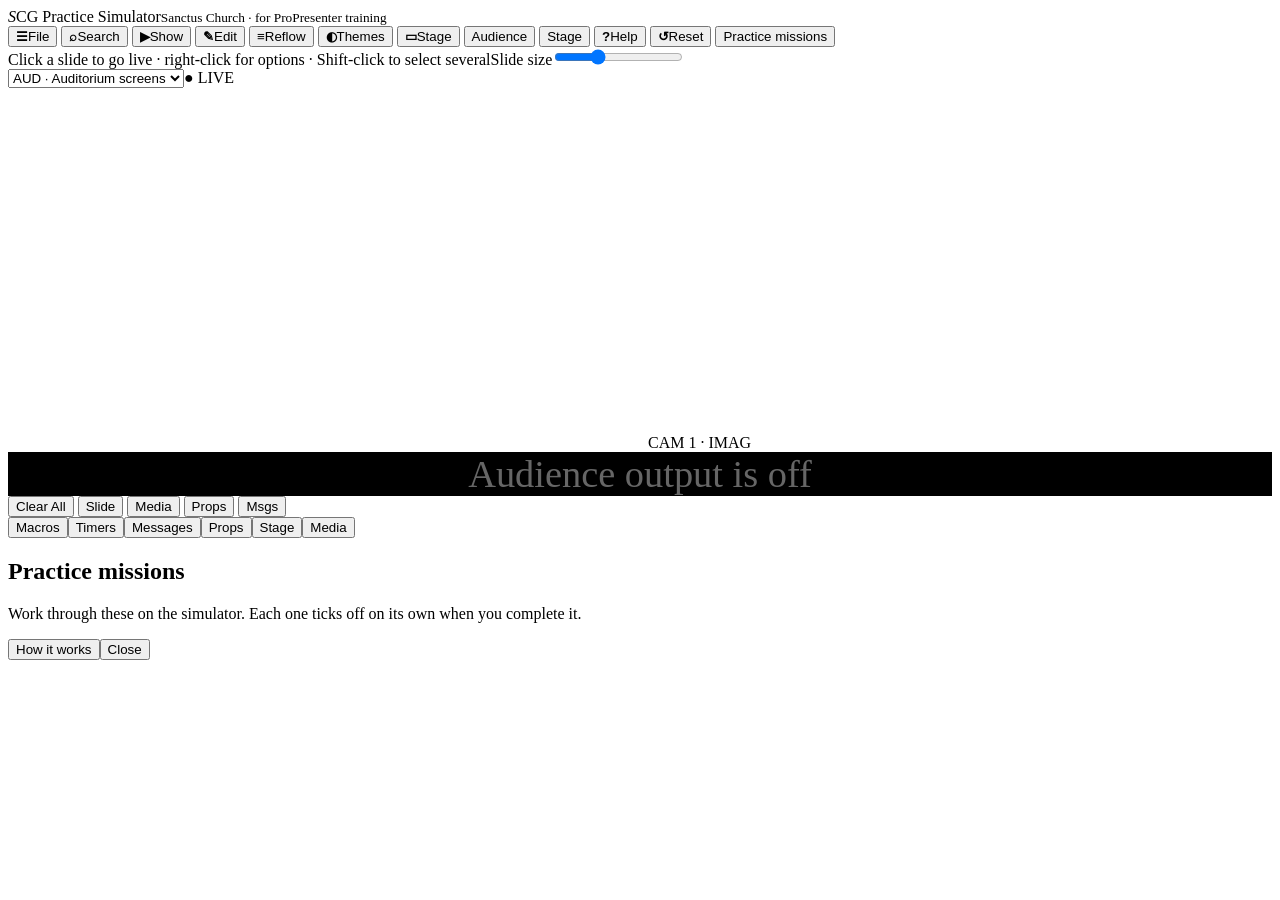
==== commit 7a14fa4b: "Add files via upload" ====
--- a/index.html
+++ b/index.html
@@ -3,337 +3,79 @@
 <head>
 <meta charset="utf-8">
 <meta name="viewport" content="width=device-width, initial-scale=1">
-<title>CG Operator Training</title>
+<title>CG Practice Simulator</title>
 <link rel="preconnect" href="https://fonts.googleapis.com">
 <link rel="preconnect" href="https://fonts.gstatic.com" crossorigin>
-<link href="https://fonts.googleapis.com/css2?family=Montserrat:wght@300;400;500;600&family=Newsreader:ital,opsz,wght@0,6..72,300;0,6..72,400;0,6..72,500;1,6..72,300;1,6..72,400&display=swap" rel="stylesheet">
-<style>
-:root{
-  /* Sanctus brand: deep teal + mint on cream; teal sidebar, reading column on the right */
-  --teal:#03393B; --bar:#154547; --mint:#DEEBE4; --mint2:#EEF4F0; --cream:#FBFBF7; --sage:#8EB2A8;
-  --ink:#1d2b2b; --muted:#5a6c6a; --line:#d4e0da; --warn-bg:#fbf3e8; --warn:#8a5512; --good:#2f7d5b;
-  --display:"Newsreader","Canela",Georgia,serif; --body:"Montserrat","Gotham",system-ui,sans-serif;
-  color-scheme:light;
-}
-*{box-sizing:border-box}
-html,body{margin:0;height:100%}
-body{background:var(--cream);color:var(--ink);font-family:var(--body);font-size:15px;line-height:1.65;-webkit-font-smoothing:antialiased}
-a{color:var(--teal)}
-button{font-family:inherit}
-:focus-visible{outline:2px solid var(--sage);outline-offset:2px}
-.app{display:grid;grid-template-columns:300px 1fr;min-height:100%}
-
-/* sidebar */
-.side{background:var(--teal);color:var(--mint);position:sticky;top:0;height:100vh;overflow-y:auto;padding:28px 22px;display:flex;flex-direction:column;gap:22px}
-.side .brand{display:flex;align-items:center;gap:12px;text-decoration:none;color:var(--mint)}
-.side .brand img{width:34px}
-.side .brand b{font-family:var(--display);font-weight:400;font-size:19px;color:#fff;line-height:1.1;display:block}
-.side .brand small{font-size:10px;letter-spacing:.24em;text-transform:uppercase;color:var(--sage)}
-.prog{background:rgba(255,255,255,.06);border-radius:10px;padding:14px 16px}
-.prog .row{display:flex;justify-content:space-between;align-items:baseline;font-size:11px;letter-spacing:.18em;text-transform:uppercase;color:var(--sage)}
-.prog .row b{font-family:var(--display);font-size:26px;letter-spacing:0;color:#fff;font-weight:400;font-variant-numeric:tabular-nums}
-.meter{height:6px;background:rgba(255,255,255,.12);border-radius:3px;margin-top:10px;overflow:hidden}
-.meter i{display:block;height:100%;background:var(--sage);border-radius:3px;transition:width .3s}
-.save{font-size:11px;color:var(--sage);margin-top:8px}
-nav ol{list-style:none;margin:0;padding:0;display:flex;flex-direction:column;gap:2px}
-nav a{display:grid;grid-template-columns:30px 1fr auto;align-items:center;gap:8px;padding:9px 10px;border-radius:8px;text-decoration:none;color:var(--mint);font-size:13.5px}
-nav a:hover{background:rgba(255,255,255,.06)}
-nav a[aria-current="page"]{background:var(--mint);color:var(--teal)}
-nav .n{font-family:var(--display);font-size:16px;color:var(--sage)}
-nav a[aria-current="page"] .n{color:var(--bar)}
-nav .st{font-size:11px;font-variant-numeric:tabular-nums;color:var(--sage)}
-nav a[aria-current="page"] .st{color:var(--bar)}
-nav .st.done{width:20px;height:20px;border-radius:50%;background:var(--sage);color:var(--teal);display:grid;place-items:center;font-size:12px;font-weight:600}
-.side .foot{margin-top:auto;font-size:10px;letter-spacing:.22em;text-transform:uppercase;color:var(--sage)}
-.menu{display:none}
-
-/* main */
-main{min-width:0}
-.wrap{max-width:820px;margin:0 auto;padding:44px 40px 80px}
-.hero{background:var(--teal) url(img/gradient.jpg) center/cover;color:#fff;position:relative;overflow:hidden}
-.hero::after{content:"";position:absolute;inset:0;background:linear-gradient(160deg,rgba(3,57,59,.3),rgba(3,40,40,.85))}
-.hero .in{position:relative;z-index:1;max-width:820px;margin:0 auto;padding:64px 40px 56px}
-.hero img{width:96px;margin-bottom:40px}
-.kicker{font-weight:500;font-size:11px;letter-spacing:.3em;text-transform:uppercase;color:var(--mint)}
-.hero h1{font-family:var(--display);font-weight:400;font-size:clamp(40px,6vw,64px);line-height:1;margin:14px 0 0;text-wrap:balance}
-.hero h1 em{display:block;font-weight:300;color:var(--mint);font-size:.78em}
-.hero p{font-weight:300;font-size:17px;max-width:52ch;margin:22px 0 0;color:#e6efeb}
-.cta{display:inline-flex;align-items:center;gap:10px;margin-top:28px;background:var(--mint);color:var(--teal);border:0;border-radius:999px;padding:13px 24px;font-weight:600;font-size:14px;text-decoration:none;cursor:pointer}
-.cta:hover{background:#fff}
-.welcome h2{font-family:var(--display);font-weight:400;font-size:32px;color:var(--teal);margin:0 0 12px}
-.welcome h2 em{font-weight:300}
-.welcome p{max-width:65ch}
-.sig{font-family:var(--display);font-style:italic;font-size:24px;color:var(--teal);margin-top:18px}
-.sigt{font-size:11px;letter-spacing:.2em;text-transform:uppercase;color:var(--muted)}
-.cards{display:grid;grid-template-columns:repeat(auto-fill,minmax(230px,1fr));gap:14px;margin-top:36px}
-.card{display:flex;flex-direction:column;gap:6px;padding:18px;border:1px solid var(--line);border-radius:10px;background:#fff;text-decoration:none;color:var(--ink)}
-.card:hover{border-color:var(--sage)}
-.card .n{font-family:var(--display);font-size:22px;color:var(--sage)}
-.card b{font-family:var(--display);font-weight:400;font-size:18px;color:var(--teal);line-height:1.2}
-.card .pill{align-self:flex-start;font-size:11px;font-weight:500;border-radius:999px;padding:2px 10px;background:var(--mint2);color:var(--muted);font-variant-numeric:tabular-nums}
-.card .pill.done{background:var(--good);color:#fff}
-.card .pill.go{background:var(--mint);color:var(--teal)}
-
-/* lesson content */
-.opener{background:var(--teal);color:#fff;border-radius:12px;padding:34px 36px;position:relative;overflow:hidden;margin-bottom:28px}
-.opener::after{content:"";position:absolute;right:-30px;top:-20px;width:220px;height:220px;background:url(img/mark_cream.png) center/contain no-repeat;opacity:.07}
-.eyebrow{font-weight:500;font-size:11px;letter-spacing:.3em;text-transform:uppercase;color:var(--sage)}
-.opener h2{font-family:var(--display);font-weight:400;font-size:clamp(30px,4vw,40px);line-height:1.05;margin:8px 0 12px;text-wrap:balance}
-.opener p{font-weight:300;font-size:16px;margin:0;max-width:58ch;color:#e6efeb}
-.opener .vid{margin-top:16px;font-size:11px;letter-spacing:.2em;text-transform:uppercase;color:var(--mint)}
-h3{font-family:var(--display);font-weight:500;font-size:23px;color:var(--teal);margin:34px 0 8px;text-wrap:balance}
-p{margin:0 0 12px}
-b,strong{font-weight:600;color:var(--teal)}
-ol.steps{list-style:none;counter-reset:s;margin:8px 0 16px;padding:0;display:flex;flex-direction:column;gap:8px}
-ol.steps>li{counter-increment:s;position:relative;padding-left:40px}
-ol.steps>li::before{content:counter(s);position:absolute;left:0;top:1px;width:26px;height:26px;border-radius:50%;background:var(--teal);color:#fff;font-weight:600;font-size:12px;display:grid;place-items:center}
-ol.steps ul{margin:6px 0 0;padding-left:18px}
-ul.dots{margin:6px 0 14px;padding-left:20px}
-ul.dots li{margin-bottom:6px}
-ul.dots li::marker{color:var(--sage)}
-figure{margin:18px 0 26px}
-.zoom{display:block;width:100%;padding:0;border:0;background:none;cursor:zoom-in}
-figure img{display:block;max-width:100%;width:100%;border-radius:8px;box-shadow:0 0 0 1px var(--line),0 6px 18px rgba(3,57,59,.08)}
-figcaption{font-size:13px;color:var(--muted);margin-top:9px;display:flex;gap:10px}
-figcaption .fn{font-weight:600;color:var(--teal);letter-spacing:.08em;text-transform:uppercase;white-space:nowrap;font-size:11.5px;padding-top:1px}
-.pair{display:grid;grid-template-columns:1fr 1fr;gap:18px}
-.pair figure{margin:14px 0 20px}
-.callout{background:var(--mint);border-left:3px solid var(--teal);padding:14px 18px;margin:18px 0;border-radius:0 8px 8px 0}
-.callout .lbl{font-weight:600;font-size:11px;letter-spacing:.22em;text-transform:uppercase;color:var(--teal);margin-bottom:4px}
-.callout.warn{background:var(--warn-bg);border-color:#b5762a}
-.callout.warn .lbl{color:var(--warn)}
-.callout p:last-child{margin:0}
-.tw{overflow-x:auto;margin:12px 0 20px}
-table{width:100%;border-collapse:collapse;font-size:14px}
-th{background:var(--teal);color:#fff;font-weight:500;text-align:left;padding:10px 12px;font-size:11px;letter-spacing:.14em;text-transform:uppercase}
-td{padding:10px 12px;border-bottom:1px solid var(--line);vertical-align:top}
-tr:nth-child(even) td{background:var(--mint2)}
-td.num{font-family:var(--display);font-size:20px;color:var(--teal);width:44px;text-align:center}
-
-/* interactive checklists */
-.practice{border:1px solid var(--line);border-radius:12px;padding:22px 24px;margin:36px 0 0;background:#fff}
-.practice .lbl,.cl-head{font-weight:600;font-size:11px;letter-spacing:.24em;text-transform:uppercase;color:var(--teal);display:flex;align-items:center;gap:10px;margin-bottom:12px}
-.practice .lbl::before{content:"";width:18px;height:18px;background:url(img/mark_teal.png) center/contain no-repeat}
-.practice .lbl .count{margin-left:auto;font-variant-numeric:tabular-nums;color:var(--muted);letter-spacing:.1em}
-ul.check{list-style:none;margin:0 0 6px;padding:0;display:flex;flex-direction:column;gap:4px}
-ul.check li{padding:0}
-.ck{display:flex;gap:12px;align-items:flex-start;padding:9px 10px;border-radius:8px;cursor:pointer}
-.ck:hover{background:var(--mint2)}
-.ck input{appearance:none;flex:none;width:22px;height:22px;margin:1px 0 0;border:1.5px solid var(--teal);border-radius:5px;background:#fff;cursor:pointer;display:grid;place-items:center}
-.ck input:checked{background:var(--teal)}
-.ck input:checked::after{content:"";width:6px;height:11px;border:solid #fff;border-width:0 2px 2px 0;transform:rotate(45deg) translate(-1px,-1px)}
-.ck input:checked + span{color:var(--muted);text-decoration:line-through;text-decoration-color:var(--sage)}
-.notes-lbl{display:block;margin-top:14px;font-size:11px;letter-spacing:.2em;text-transform:uppercase;color:var(--muted)}
-.notes{display:block;width:100%;margin-top:8px;font:inherit;font-size:14px;letter-spacing:0;text-transform:none;color:var(--ink);border:1px solid var(--line);border-radius:8px;padding:10px 12px;background:var(--cream);resize:vertical}
-.donebar{display:flex;align-items:center;gap:12px;margin-top:14px;padding:12px 16px;border-radius:10px;background:var(--mint);color:var(--teal);font-weight:500;font-size:14px}
-.donebar[hidden]{display:none}
-.reset{margin-left:auto;background:none;border:1px solid var(--teal);color:var(--teal);border-radius:999px;padding:6px 14px;font-size:12px;cursor:pointer}
-.pager{display:flex;justify-content:space-between;gap:14px;margin-top:44px;padding-top:24px;border-top:1px solid var(--line)}
-.pager a{display:flex;flex-direction:column;gap:2px;text-decoration:none;padding:12px 16px;border:1px solid var(--line);border-radius:10px;background:#fff;max-width:48%}
-.pager a:hover{border-color:var(--sage)}
-.pager small{font-size:11px;letter-spacing:.2em;text-transform:uppercase;color:var(--muted)}
-.pager b{font-family:var(--display);font-weight:400;font-size:18px}
-.pager .next{margin-left:auto;text-align:right}
-
-/* lightbox */
-.lb{position:fixed;inset:0;background:rgba(3,30,31,.92);display:none;align-items:center;justify-content:center;padding:24px;z-index:50;cursor:zoom-out}
-.lb.on{display:flex}
-.lb img{max-width:100%;max-height:100%;border-radius:6px}
-
-@media (max-width:900px){
-  .app{grid-template-columns:1fr}
-  .side{position:sticky;top:0;height:auto;z-index:20;padding:14px 18px;flex-direction:row;flex-wrap:wrap;align-items:center;gap:12px}
-  .side .brand b{font-size:16px}
-  .menu{display:inline-flex;margin-left:auto;background:none;border:1px solid var(--sage);color:var(--mint);border-radius:999px;padding:6px 14px;font-size:12px;cursor:pointer}
-  .side .prog,.side nav,.side .foot{display:none;width:100%}
-  .side.open .prog,.side.open nav{display:block}
-  .wrap{padding:28px 18px 60px}
-  .hero .in{padding:44px 18px 40px}
-  .opener{padding:26px 22px}
-  .pair{grid-template-columns:1fr}
-}
-@media (prefers-reduced-motion:reduce){*{transition:none!important}}
-</style>
+<link href="https://fonts.googleapis.com/css2?family=Montserrat:wght@300;400;500;600;700&family=Newsreader:ital,opsz,wght@0,6..72,300;0,6..72,400;1,6..72,300;1,6..72,400&display=swap" rel="stylesheet">
+<link rel="stylesheet" href="sim.css">
 </head>
 <body>
 <div class="app">
-  <aside class="side" id="side">
-    <a class="brand" href="#home"><img src="img/mark_cream.png" alt=""><span><b>CG Operator Training</b><small>Sanctus Church</small></span></a>
-    <button class="menu" id="menu" aria-expanded="false" aria-controls="side">Lessons</button>
-    <div class="prog">
-      <div class="row"><span>Your progress</span><b id="pct">0%</b></div>
-      <div class="meter"><i id="bar" style="width:0%"></i></div>
-      <div class="save" id="save">Progress saves on this device.</div>
-    </div>
-    <nav aria-label="Lessons"><ol id="nav"></ol></nav>
-    <div class="foot">Production Team · 2026</div>
-  </aside>
-  <main id="main"></main>
+  <header class="tb">
+    <div class="brand"><i>S</i><span>CG Practice Simulator<small>Sanctus Church · for ProPresenter training</small></span></div>
+    <a class="tbtn" id="backcourse" href="../index.html" hidden style="text-decoration:none"><b>←</b>Course</a>
+    <button class="tbtn" data-act="file"><b>☰</b>File</button>
+    <button class="tbtn" data-act="search"><b>⌕</b>Search</button>
+    <button class="tbtn on"><b>▶</b>Show</button>
+    <button class="tbtn" data-act="edit"><b>✎</b>Edit</button>
+    <button class="tbtn" data-act="reflow"><b>≡</b>Reflow</button>
+    <button class="tbtn" data-act="themes"><b>◐</b>Themes</button>
+    <button class="tbtn" data-act="stageeditor"><b>▭</b>Stage</button>
+    <span class="sp"></span>
+    <button class="tog on" data-act="tog-aud" title="Turn the audience output on or off"><i></i>Audience</button>
+    <button class="tog on" data-act="tog-stage" title="Turn the stage output on or off"><i></i>Stage</button>
+    <button class="tbtn" data-act="help"><b>?</b>Help</button>
+    <button class="tbtn" data-act="reset"><b>↺</b>Reset</button>
+    <button class="mbtn" id="mbtn" data-act="missions">Practice missions</button>
+  </header>
+  <div class="main">
+    <aside class="col">
+      <div class="sec" style="flex:0 0 auto;max-height:45%;overflow-y:auto" id="lists"></div>
+      <div class="sec" style="flex:1;border-top:1px solid var(--line)" id="items"></div>
+    </aside>
+    <section class="center">
+      <div class="phead" id="phead"></div>
+            <div class="grid" id="grid"></div>
+      <div class="sizebar"><span>Click a slide to go live · right-click for options · Shift-click to select several</span><span style="flex:1"></span><label for="thumbsize">Slide size</label><input type="range" id="thumbsize" min="130" max="320" value="190"></div>
+    </section>
+    <aside class="col">
+      <div class="outwrap">
+        <div class="outbar"><select id="prevsel" aria-label="Output preview"><option value="aud">AUD · Auditorium screens</option><option value="stage">Stage display</option></select><span class="sp"></span><span class="livedot" id="livedot">● LIVE</span></div>
+        <div class="frame" id="outframe" style="border-radius:6px">
+          <div class="audlayers layer">
+            <canvas id="cam" class="cam" width="640" height="360"></canvas><span class="camlbl">CAM 1 · IMAG</span>
+            <div class="layer" id="lay-media"></div>
+            <div class="layer" id="lay-text"></div>
+            <div class="layer" id="lay-props"></div>
+            <div class="layer" id="lay-msg"></div>
+            <div class="layer" id="lay-off" hidden style="background:#000;display:grid;place-items:center;color:#666;font-size:3cqw">Audience output is off</div>
+          </div>
+          <div class="stagelayer layer" hidden style="background:#000"></div>
+        </div>
+        <div class="clears">
+          <button class="all" data-act="clear" data-what="all" title="F1">Clear All</button>
+          <button data-act="clear" data-what="slide" title="F2">Slide</button>
+          <button data-act="clear" data-what="media" title="F3">Media</button>
+          <button data-act="clear" data-what="props">Props</button>
+          <button data-act="clear" data-what="messages">Msgs</button>
+        </div>
+      </div>
+      <div class="player" id="player"></div>
+      <div class="tabs" role="tablist">
+        <button data-tab="macros">Macros</button><button data-tab="timers">Timers</button><button data-tab="messages">Messages</button><button data-tab="props">Props</button><button data-tab="stage">Stage</button><button data-tab="media">Media</button>
+      </div>
+      <div class="tabbody" id="tabbody"></div>
+    </aside>
+  </div>
 </div>
-<div class="lb" id="lb" role="dialog" aria-label="Enlarged screenshot"><img id="lbimg" alt=""></div>
-
-<script id="content" type="application/json">{"titles": ["Before you begin", "The ProPresenter interface", "Libraries and playlists", "Importing media", "Song management", "Editing slides", "Arrangements and Reflow", "Macros", "Stage display", "Sunday checklist"], "html": ["<section class=\"lesson\"><div class=\"opener\"><div class=\"eyebrow\">Getting started<\/div><h2>Before you begin<\/h2><p>As a CG (computer graphics) operator, you run ProPresenter during the service: lyrics, announcements, videos, lower thirds, timers and stage display.<\/p><\/div>\n<h3>How to use this course<\/h3><ol class=\"steps\"><li>Read one lesson, then watch the matching video in the <em>ProPresenter Training<\/em> folder.<\/li><li>Tick off each <b>Practice<\/b> item as you do it on the CG computer. Your progress is saved.<\/li><li>Write questions in the notes box at the end of each lesson and bring them to your trainer.<\/li><li>Keep the <b>Sunday checklist<\/b> beside you for your first few services.<\/li><\/ol>\n<h3>The Sanctus standards<\/h3><p>These five habits come up in every lesson. They keep our screens consistent from week to week and from campus to campus.<\/p><div class=\"tw\"><table><thead><tr><th><\/th><th>Standard<\/th><th>Why it matters<\/th><\/tr><\/thead><tbody><tr><td class=\"num\">1<\/td><td><b>One Sunday playlist.<\/b> It gets updated each week for the coming Sunday.<\/td><td>Everyone knows where the service lives. There are no stray copies.<\/td><\/tr><tr><td class=\"num\">2<\/td><td><b>All songs live in the Worship library<\/b>, even songs for special events.<\/td><td>Songs are easy to find, filter and reuse.<\/td><\/tr><tr><td class=\"num\">3<\/td><td><b>Use the staff-built themes<\/b>: the Song theme and the theme for each sermon series.<\/td><td>Every slide looks the same from song to song.<\/td><\/tr><tr><td class=\"num\">4<\/td><td><b>Media actions are set to Foreground<\/b>, and videos are set to <b>Stop<\/b>, never Loop.<\/td><td>Media always shows up, and no video restarts mid-service.<\/td><\/tr><tr><td class=\"num\">5<\/td><td><b>Themes, stage displays and macros are pre-configured by staff.<\/b><\/td><td>Know where they are, but ask before changing them.<\/td><\/tr><\/tbody><\/table><\/div><div class=\"callout\"><div class=\"lbl\">Coming soon<\/div><p>Setting outputs, and Chapter 2 on running the service (creating, managing and flowing a service), will be added when those training videos are ready.<\/p><\/div><\/section>", "<section class=\"lesson\"><div class=\"opener\"><div class=\"eyebrow\">Lesson 01<\/div><h2>The ProPresenter interface<\/h2><p>The Show view has seven areas. You will use every one of them on a Sunday, so learn where each one is first.<\/p><div class=\"vid\">Training video \u00b7 Chapter 1 \u00b7 0:00\u201316:00<\/div><\/div><figure><button class=\"zoom\" data-src=\"img/f01_interface.jpg\" aria-label=\"Enlarge figure 1.1\"><img src=\"img/f01_interface.jpg\" alt=\"The Show view, numbered by area. Each number matches a row in the table below.\" loading=\"lazy\"><\/button><figcaption><span class=\"fn\">Fig 1.1<\/span><span>The Show view, numbered by area. Each number matches a row in the table below.<\/span><\/figcaption><\/figure><div class=\"tw\"><table><thead><tr><th>#<\/th><th>Area<\/th><th>What it does<\/th><\/tr><\/thead><tbody><tr><td class=\"num\">1<\/td><td><b>Toolbar<\/b><\/td><td>Search, the Show / Edit / Reflow / Bible / Stage views, Themes, and the <b>Audience<\/b> and <b>Stage<\/b> output toggles on the top right.<\/td><\/tr><tr><td class=\"num\">2<\/td><td><b>Library &amp; playlist list<\/b><\/td><td>Libraries (orange icons) store content. Playlists (blue icons) put that content in service order.<\/td><\/tr><tr><td class=\"num\">3<\/td><td><b>Item list<\/b><\/td><td>Every item in the library or playlist you selected. In a playlist you also see the <b>headers<\/b>: Pre Loop, Welcome, Worship and so on.<\/td><\/tr><tr><td class=\"num\">4<\/td><td><b>Presentation area<\/b><\/td><td>The slides of the selected item. Clicking a slide sends it live.<\/td><\/tr><tr><td class=\"num\">5<\/td><td><b>Output preview<\/b><\/td><td>Shows what a screen is showing right now. Use its dropdown to switch between the auditorium (AUD), single screens, or the stage display.<\/td><\/tr><tr><td class=\"num\">6<\/td><td><b>Media player<\/b><\/td><td>Play, pause and scrub the current video, and see its countdown.<\/td><\/tr><tr><td class=\"num\">7<\/td><td><b>Tabs panel<\/b><\/td><td>Audio, stage display layouts, <b>Timers<\/b>, <b>Messages<\/b>, <b>Props<\/b> and <b>Macros<\/b>.<\/td><\/tr><\/tbody><\/table><\/div><h3>The output preview<\/h3><p>You don't have to walk into the auditorium to see what's on screen. The preview shows each output. Switch it to the stage display to see exactly what the band and host see.<\/p><figure><button class=\"zoom\" data-src=\"img/f03_stage_preview.jpg\" aria-label=\"Enlarge figure 1.2\"><img src=\"img/f03_stage_preview.jpg\" alt=\"Output preview set to the stage display: the current lyric in white, the next lyric in green.\" loading=\"lazy\"><\/button><figcaption><span class=\"fn\">Fig 1.2<\/span><span>Output preview set to the stage display: the current lyric in white, the next lyric in green.<\/span><\/figcaption><\/figure><h3>The tabs panel<\/h3><ol class=\"steps\"><li><b>Stage display layouts<\/b>: the layouts you can send to the stage screen. Different people need different information at different moments.<\/li><li><b>Timers<\/b>: every service timer (Service Start, Worship, Host, Meet &amp; Greet, Sermon, Response, Soundcheck). Slides and macros start them automatically.<\/li><li><b>Messages<\/b>: text shown on top of the screens. For example, a <b>Kids Call<\/b> shows a child's tag code (such as <em>C3H3<\/em>) so their parent knows to come to the kids area.<\/li><li><b>Props<\/b>: small media pieces with transparency that sit on top of everything, such as name lower thirds. They show for a set time and then dissolve on their own.<\/li><li><b>Macros<\/b>: one-click bundles of actions (Lesson 7).<\/li><\/ol><div class=\"pair\"><figure><button class=\"zoom\" data-src=\"img/f04_timers.jpg\" aria-label=\"Enlarge figure 1.3\"><img src=\"img/f04_timers.jpg\" alt=\"The Timers tab.\" loading=\"lazy\"><\/button><figcaption><span class=\"fn\">Fig 1.3<\/span><span>The Timers tab.<\/span><\/figcaption><\/figure><figure><button class=\"zoom\" data-src=\"img/f05_messages.jpg\" aria-label=\"Enlarge figure 1.4\"><img src=\"img/f05_messages.jpg\" alt=\"Messages tab with a Kids Call code.\" loading=\"lazy\"><\/button><figcaption><span class=\"fn\">Fig 1.4<\/span><span>Messages tab with a Kids Call code.<\/span><\/figcaption><\/figure><\/div><div class=\"pair\"><figure><button class=\"zoom\" data-src=\"img/f06_props.jpg\" aria-label=\"Enlarge figure 1.5\"><img src=\"img/f06_props.jpg\" alt=\"Props: name keys that clear after 10 seconds.\" loading=\"lazy\"><\/button><figcaption><span class=\"fn\">Fig 1.5<\/span><span>Props: name keys that clear after 10 seconds.<\/span><\/figcaption><\/figure><figure><button class=\"zoom\" data-src=\"img/f07_macros_tab.jpg\" aria-label=\"Enlarge figure 1.6\"><img src=\"img/f07_macros_tab.jpg\" alt=\"Macros: the icons show what each one does.\" loading=\"lazy\"><\/button><figcaption><span class=\"fn\">Fig 1.6<\/span><span>Macros: the icons show what each one does.<\/span><\/figcaption><\/figure><\/div><h3>Other views in the toolbar<\/h3><ul class=\"dots\"><li><b>Search<\/b> finds an item across every library. The <em>Filter<\/em> box at the bottom of a list searches only that list.<\/li><li><b>Themes<\/b> holds the staff-built styles for songs, sermon series, lower thirds and full screens. You will apply themes, but you won't edit them.<\/li><li><b>Edit<\/b> opens the editor for whichever item is selected. <b>Show<\/b> brings you back to running the service.<\/li><li><b>Reflow<\/b> changes the line breaks of a whole song (Lesson 6). <b>Bible<\/b> pulls up scripture.<\/li><li><b>Stage<\/b> opens the stage display editor (Lesson 8). It is pre-configured.<\/li><li>The <b>Audience<\/b> and <b>Stage<\/b> buttons turn those outputs on and off.<\/li><\/ul><div class=\"pair\"><figure><button class=\"zoom\" data-src=\"img/f08_themes_popup.jpg\" aria-label=\"Enlarge figure 1.7\"><img src=\"img/f08_themes_popup.jpg\" alt=\"The Themes window.\" loading=\"lazy\"><\/button><figcaption><span class=\"fn\">Fig 1.7<\/span><span>The Themes window.<\/span><\/figcaption><\/figure><figure><button class=\"zoom\" data-src=\"img/f09_edit_view.jpg\" aria-label=\"Enlarge figure 1.8\"><img src=\"img/f09_edit_view.jpg\" alt=\"The Edit view.\" loading=\"lazy\"><\/button><figcaption><span class=\"fn\">Fig 1.8<\/span><span>The Edit view.<\/span><\/figcaption><\/figure><\/div><div class=\"practice\"><div class=\"lbl\">Practice on the CG computer<\/div><ul class=\"check\"><li>Point to all seven areas of the Show view without looking at Fig 1.1.<\/li><li>Switch the output preview between AUD and the stage display.<\/li><li>Open each tab in the tabs panel and name what it is for.<\/li><li>Search for a song using both Search and the Filter box.<\/li><\/ul><label class=\"notes-lbl\">Notes &amp; questions for your trainer<textarea class=\"notes\" rows=\"3\" placeholder=\"Anything you want to ask about this lesson\u2026\"><\/textarea><\/label><\/div><\/section>", "<section class=\"lesson\"><div class=\"opener\"><div class=\"eyebrow\">Lesson 02<\/div><h2>Libraries and playlists<\/h2><p>A library is where content is stored. A playlist is the order of service built from that content. A Sunday service is simply a playlist.<\/p><div class=\"vid\">Training video \u00b7 Chapter 1 \u00b7 16:00\u201323:00<\/div><\/div><ul class=\"dots\"><li><b>Library<\/b>: think of the whole public library building, with sections such as <em>Worship<\/em>, <em>Women's Connect<\/em> or <em>Pre-Post<\/em>. Organise libraries by ministry or event.<\/li><li><b>Playlist<\/b>: the running order for one event, split into <b>headers<\/b>. Headers only exist in playlists.<\/li><\/ul><h3>How the Sunday playlist runs<\/h3><p>GOOD MORNING TEAM! \u2192 Pre-Service Timer \u2192 <b>Pre Loop<\/b> \u2192 <b>Welcome<\/b> \u2192 <b>Worship<\/b> \u2192 <b>Transition<\/b> \u2192 <b>Meet &amp; Greet<\/b> \u2192 <b>Host<\/b> \u2192 <b>Sermon<\/b> \u2192 <b>Response<\/b> \u2192 <b>Close<\/b> \u2192 <b>Post Loop<\/b>.<\/p><figure><button class=\"zoom\" data-src=\"img/f02_sunday_playlist.jpg\" aria-label=\"Enlarge figure 2.1\"><img src=\"img/f02_sunday_playlist.jpg\" alt=\"The Sunday playlist with its headers, highlighted on the left.\" loading=\"lazy\"><\/button><figcaption><span class=\"fn\">Fig 2.1<\/span><span>The Sunday playlist with its headers, highlighted on the left.<\/span><\/figcaption><\/figure><h3>Create a library<\/h3><ol class=\"steps\"><li>Click the <b>+<\/b> at the top of the library list and choose <b>New Library<\/b>.<\/li><li>Name it after the ministry or event.<\/li><li>Add presentations and media to it.<\/li><\/ol><figure><button class=\"zoom\" data-src=\"img/f12_new_library.jpg\" aria-label=\"Enlarge figure 2.2\"><img src=\"img/f12_new_library.jpg\" alt=\"The + menu: New Library, New Presentation, New Playlist.\" loading=\"lazy\"><\/button><figcaption><span class=\"fn\">Fig 2.2<\/span><span>The + menu: New Library, New Presentation, New Playlist.<\/span><\/figcaption><\/figure><h3>Build a playlist<\/h3><ol class=\"steps\"><li>Click <b>+ \u2192 New Playlist<\/b> and name it.<\/li><li>Add a <b>header<\/b> (for example <em>Pre-Service<\/em>) to start each section.<\/li><li>Use <b>+ \u2192 New Presentation<\/b> to add a blank placeholder item where you need one.<\/li><li>Drag items from a library into the playlist, then drag them into order.<\/li><\/ol><div class=\"pair\"><figure><button class=\"zoom\" data-src=\"img/f13_new_presentation_blank.jpg\" aria-label=\"Enlarge figure 2.3\"><img src=\"img/f13_new_presentation_blank.jpg\" alt=\"Naming a new presentation.\" loading=\"lazy\"><\/button><figcaption><span class=\"fn\">Fig 2.3<\/span><span>Naming a new presentation.<\/span><\/figcaption><\/figure><figure><button class=\"zoom\" data-src=\"img/f14_playlist_header.jpg\" aria-label=\"Enlarge figure 2.4\"><img src=\"img/f14_playlist_header.jpg\" alt=\"A Pre-Service header with three items.\" loading=\"lazy\"><\/button><figcaption><span class=\"fn\">Fig 2.4<\/span><span>A Pre-Service header with three items.<\/span><\/figcaption><\/figure><\/div><h3>Make slides advance on their own<\/h3><p>Use <b>Go to Next Timer<\/b> for loops and for timed moments such as the host name key.<\/p><ol class=\"steps\"><li>Right-click a slide and choose <b>Go to Next Timer\u2026<\/b><\/li><li>Enter the <b>Duration<\/b> in seconds.<\/li><li>On the last slide of a loop, tick <b>Loop to Beginning<\/b>.<\/li><li>Click <b>Done<\/b>. The seconds now show in the top-left corner of the slide.<\/li><\/ol><figure><button class=\"zoom\" data-src=\"img/f15_slide_timer.jpg\" aria-label=\"Enlarge figure 2.5\"><img src=\"img/f15_slide_timer.jpg\" alt=\"The Slide Timer dialog.\" loading=\"lazy\"><\/button><figcaption><span class=\"fn\">Fig 2.5<\/span><span>The Slide Timer dialog.<\/span><\/figcaption><\/figure><div class=\"callout\"><div class=\"lbl\">Sanctus standard<\/div><p>The <b>Welcome<\/b> and <b>Host<\/b> name slides already carry a <b>10-second<\/b> timer. Once you click them, they advance on their own, so these moments look the same every week.<\/p><\/div><h3>Transparent slides and IMAG<\/h3><p>A <b>checkerboard<\/b> slide is transparent, not black. At Ajax, the screens show live cameras (IMAG), and ProPresenter sits on top of them.<\/p><ul class=\"dots\"><li>A transparent slide lets the cameras show through.<\/li><li>A video or full-screen graphic covers the cameras. When it ends and the slide goes transparent, the cameras come back.<\/li><li>A name key is transparent except for the name, so the person on camera appears with their name over them.<\/li><\/ul><figure><button class=\"zoom\" data-src=\"img/f16_transparent.jpg\" aria-label=\"Enlarge figure 2.6\"><img src=\"img/f16_transparent.jpg\" alt=\"Welcome: a slide with a 10-second timer, then a transparent slide.\" loading=\"lazy\"><\/button><figcaption><span class=\"fn\">Fig 2.6<\/span><span>Welcome: a slide with a 10-second timer, then a transparent slide.<\/span><\/figcaption><\/figure><div class=\"practice\"><div class=\"lbl\">Practice on the CG computer<\/div><ul class=\"check\"><li>Create a practice library and a practice playlist with two headers.<\/li><li>Drag three items into the playlist and reorder them.<\/li><li>Build a three-slide loop with a 5-second timer and Loop to Beginning.<\/li><li>Find the checkerboard slides in the Sunday playlist and explain what they do.<\/li><\/ul><label class=\"notes-lbl\">Notes &amp; questions for your trainer<textarea class=\"notes\" rows=\"3\" placeholder=\"Anything you want to ask about this lesson\u2026\"><\/textarea><\/label><\/div><\/section>", "<section class=\"lesson\"><div class=\"opener\"><div class=\"eyebrow\">Lesson 03<\/div><h2>Importing media<\/h2><p>To add a graphic or video, duplicate an existing slide and swap in its media action. Always set the action to Foreground, and set videos to Stop.<\/p><div class=\"vid\">Training video \u00b7 Chapter 1 \u00b7 23:00\u201328:40<\/div><\/div><h3>Add a graphic to a loop<\/h3><ol class=\"steps\"><li>In the Sunday playlist, open the item, for example <em>Easter Pre-Service Loop<\/em>.<\/li><li>Select a slide and copy and paste it (<b>\u2318C / \u2318V<\/b> on Mac, <b>Ctrl+C / Ctrl+V<\/b> on Windows).<\/li><li>Right-click the copy, choose <b>Remove Action<\/b>, then <b>Add Media Action\u2026<\/b>, and pick the graphic.<\/li><li>Right-click again and choose <b>Edit Action \u2192 Behavior \u2192 Foreground<\/b>.<\/li><li>Repeat for each new graphic.<\/li><\/ol><div class=\"pair\"><figure><button class=\"zoom\" data-src=\"img/f17_add_media_action.jpg\" aria-label=\"Enlarge figure 3.1\"><img src=\"img/f17_add_media_action.jpg\" alt=\"Right-click: Add Action, Edit / Remove Action.\" loading=\"lazy\"><\/button><figcaption><span class=\"fn\">Fig 3.1<\/span><span>Right-click: Add Action, Edit / Remove Action.<\/span><\/figcaption><\/figure><figure><button class=\"zoom\" data-src=\"img/f18_behavior.jpg\" aria-label=\"Enlarge figure 3.2\"><img src=\"img/f18_behavior.jpg\" alt=\"Edit Action \u2192 Behavior.\" loading=\"lazy\"><\/button><figcaption><span class=\"fn\">Fig 3.2<\/span><span>Edit Action \u2192 Behavior.<\/span><\/figcaption><\/figure><\/div><div class=\"callout\"><div class=\"lbl\">Why Foreground<\/div><p>Foreground makes the media a top-layer element. Background and foreground respond differently to automations. If you skip this step, the graphic might not show up when it should.<\/p><\/div><h3>Change how long a slide stays up<\/h3><ol class=\"steps\"><li>Right-click the slide and choose <b>Go to Next Timer\u2026<\/b><\/li><li>Change the duration. Click <b>Remove<\/b> to take the timer off.<\/li><li>If a graphic looks wrong, use <b>Show in Finder<\/b> in the action menu to jump to the file on the hard drive.<\/li><\/ol><figure><button class=\"zoom\" data-src=\"img/f19_slide_timer_loop.jpg\" aria-label=\"Enlarge figure 3.3\"><img src=\"img/f19_slide_timer_loop.jpg\" alt=\"Changing a loop slide's timer.\" loading=\"lazy\"><\/button><figcaption><span class=\"fn\">Fig 3.3<\/span><span>Changing a loop slide's timer.<\/span><\/figcaption><\/figure><h3>Add a video<\/h3><ol class=\"steps\"><li>Duplicate a slide and use <b>Add Media Action\u2026<\/b> to choose the video file.<\/li><li>Set <b>Edit Action \u2192 Behavior \u2192 Foreground<\/b>.<\/li><li>Set <b>Edit Action \u2192 Playback Behavior \u2192 Stop<\/b>.<\/li><\/ol><figure><button class=\"zoom\" data-src=\"img/f20_playback_behavior.jpg\" aria-label=\"Enlarge figure 3.4\"><img src=\"img/f20_playback_behavior.jpg\" alt=\"Playback Behavior: choose Stop, not Loop.\" loading=\"lazy\"><\/button><figcaption><span class=\"fn\">Fig 3.4<\/span><span>Playback Behavior: choose Stop, not Loop.<\/span><\/figcaption><\/figure><div class=\"callout warn\"><div class=\"lbl\">Watch out<\/div><p>Videos often default to <b>Loop<\/b>. A looping video will start over in the middle of the service, and someone will have to scramble to pause it. Always check Playback Behavior.<\/p><\/div><div class=\"practice\"><div class=\"lbl\">Practice on the CG computer<\/div><ul class=\"check\"><li>Add two new graphics to a practice loop using Add Media Action.<\/li><li>Set both to Behavior \u2192 Foreground.<\/li><li>Change one slide's timer, then remove it.<\/li><li>Add a video and set its Playback Behavior to Stop.<\/li><\/ul><label class=\"notes-lbl\">Notes &amp; questions for your trainer<textarea class=\"notes\" rows=\"3\" placeholder=\"Anything you want to ask about this lesson\u2026\"><\/textarea><\/label><\/div><\/section>", "<section class=\"lesson\"><div class=\"opener\"><div class=\"eyebrow\">Lesson 04<\/div><h2>Song management<\/h2><p>Every song lives in the Worship library, uses the Song theme, and is imported through SongSelect rather than typed by hand.<\/p><div class=\"vid\">Training video \u00b7 Song Management<\/div><\/div><p><b>Why one library:<\/b> keeping every song in one place makes songs easy to filter, find and compare. It also lets you see different versions side by side. A name in brackets, such as <em>[ Sanctus ]<\/em>, marks the Sanctus arrangement of that song.<\/p><h3>Import from SongSelect (preferred)<\/h3><p>SongSelect is CCLI's library of worship lyrics. CCLI manages the copyrights for most worship songs.<\/p><ol class=\"steps\"><li>Select the <b>Worship library<\/b>.<\/li><li>Go to <b>File \u2192 Import \u2192 SongSelect by CCLI\u2026<\/b><\/li><li>Search by title or CCLI number. Check the lyric preview to make sure it's the right song, then click <b>Import<\/b>.<\/li><li>In the Import window, set:<ul><li><b>Slides delimited by<\/b> and <b>lines per slide<\/b> to match the theme<\/li><li><b>Theme<\/b>: Song (for your campus)<\/li><li><b>Library<\/b>: Worship, plus the <b>Playlist<\/b> for the service<\/li><\/ul><\/li><li>Click <b>Import<\/b>. The song appears in the library and the playlist, already in the theme's style.<\/li><li>Check for single words left alone on a line, and fix them with <b>Reflow<\/b> (Lesson 6).<\/li><\/ol><figure><button class=\"zoom\" data-src=\"img/f23_songselect_menu.jpg\" aria-label=\"Enlarge figure 4.1\"><img src=\"img/f23_songselect_menu.jpg\" alt=\"File \u2192 Import \u2192 SongSelect by CCLI.\" loading=\"lazy\"><\/button><figcaption><span class=\"fn\">Fig 4.1<\/span><span>File \u2192 Import \u2192 SongSelect by CCLI.<\/span><\/figcaption><\/figure><div class=\"pair\"><figure><button class=\"zoom\" data-src=\"img/f24_songselect_search.jpg\" aria-label=\"Enlarge figure 4.2\"><img src=\"img/f24_songselect_search.jpg\" alt=\"SongSelect search with lyric preview.\" loading=\"lazy\"><\/button><figcaption><span class=\"fn\">Fig 4.2<\/span><span>SongSelect search with lyric preview.<\/span><\/figcaption><\/figure><figure><button class=\"zoom\" data-src=\"img/f25_import_dialog.jpg\" aria-label=\"Enlarge figure 4.3\"><img src=\"img/f25_import_dialog.jpg\" alt=\"Import settings: lines, theme, library, playlist.\" loading=\"lazy\"><\/button><figcaption><span class=\"fn\">Fig 4.3<\/span><span>Import settings: lines, theme, library, playlist.<\/span><\/figcaption><\/figure><\/div><h3>Create a song by hand<\/h3><p>Only do this if the song isn't in SongSelect.<\/p><ol class=\"steps\"><li>With the Worship library selected, click <b>+ \u2192 New Presentation<\/b>.<\/li><li>Name the song and choose the <b>Song<\/b> theme. At Ajax, lyrics sit at the <b>bottom<\/b> of the screen because cameras (IMAG) fill it.<\/li><li>If you like, choose a <b>Playlist<\/b> to add it straight into tonight's service.<\/li><li>Click <b>New<\/b>.<\/li><\/ol><div class=\"pair\"><figure><button class=\"zoom\" data-src=\"img/f21_new_song.jpg\" aria-label=\"Enlarge figure 4.4\"><img src=\"img/f21_new_song.jpg\" alt=\"New Presentation: name, theme, library, playlist.\" loading=\"lazy\"><\/button><figcaption><span class=\"fn\">Fig 4.4<\/span><span>New Presentation: name, theme, library, playlist.<\/span><\/figcaption><\/figure><figure><button class=\"zoom\" data-src=\"img/f22_playlist_dropdown.jpg\" aria-label=\"Enlarge figure 4.5\"><img src=\"img/f22_playlist_dropdown.jpg\" alt=\"Choosing a playlist adds the song to it.\" loading=\"lazy\"><\/button><figcaption><span class=\"fn\">Fig 4.5<\/span><span>Choosing a playlist adds the song to it.<\/span><\/figcaption><\/figure><\/div><h3>Add, remove and order songs<\/h3><ul class=\"dots\"><li><b>Add to a service:<\/b> drag the song from the Worship library into the playlist, under the Worship header.<\/li><li><b>Delete:<\/b> select the song and press <b>Delete<\/b>. This removes it from the library for everyone, so be sure.<\/li><\/ul><div class=\"callout\"><div class=\"lbl\">Sanctus standard<\/div><p>Never save songs into other libraries, even for a different event. They may be reused later, and one library keeps things clear for everyone.<\/p><\/div><figure><button class=\"zoom\" data-src=\"img/f26_reflow_song.jpg\" aria-label=\"Enlarge figure 4.6\"><img src=\"img/f26_reflow_song.jpg\" alt=\"After importing, Reflow cleans up the line breaks.\" loading=\"lazy\"><\/button><figcaption><span class=\"fn\">Fig 4.6<\/span><span>After importing, Reflow cleans up the line breaks.<\/span><\/figcaption><\/figure><div class=\"practice\"><div class=\"lbl\">Practice on the CG computer<\/div><ul class=\"check\"><li>Import a song from SongSelect into the Worship library using the Song theme.<\/li><li>Add it to a practice playlist under a Worship header.<\/li><li>Create a short song by hand with New Presentation.<\/li><li>Find two versions of the same song and tell them apart.<\/li><\/ul><label class=\"notes-lbl\">Notes &amp; questions for your trainer<textarea class=\"notes\" rows=\"3\" placeholder=\"Anything you want to ask about this lesson\u2026\"><\/textarea><\/label><\/div><\/section>", "<section class=\"lesson\"><div class=\"opener\"><div class=\"eyebrow\">Lesson 05<\/div><h2>Editing slides<\/h2><p>Right-click a slide and choose Quick Edit for a fast word fix, or Edit Slide for full control. When a song looks off, re-apply the current theme rather than restyling it by hand.<\/p><div class=\"vid\">Training video \u00b7 Editing Slides<\/div><\/div><div class=\"tw\"><table><thead><tr><th><\/th><th>Quick Edit<\/th><th>Edit Slide<\/th><\/tr><\/thead><tbody><tr><td><b>Use for<\/b><\/td><td>Fixing a typo or changing a word<\/td><td>Text style, layout, shapes and media<\/td><\/tr><tr><td><b>Tools<\/b><\/td><td>Text only<\/td><td>Full text panel, layers, shapes, media, video and web fills<\/td><\/tr><\/tbody><\/table><\/div><h3>Working in Edit Slide<\/h3><ol class=\"steps\"><li>Double-click into a text box to edit it.<\/li><li>Use the <b>Text<\/b> panel on the right for font, size, bold, italic, underline, strikethrough, capitalisation, alignment, character spacing, line height and colour.<\/li><li><b>Stroke<\/b> (outline) and <b>Shadow<\/b> can be ticked on or off.<\/li><li>Objects stack as <b>layers<\/b> (see <em>Objects<\/em> at the bottom left). A new shape sits above the text until you reorder it.<\/li><li>The toolbar adds shapes, images, a <b>video input<\/b> such as a camera feed, or a <b>web<\/b> fill that shows a website.<\/li><\/ol><div class=\"pair\"><figure><button class=\"zoom\" data-src=\"img/f27_rich_text.jpg\" aria-label=\"Enlarge figure 5.1\"><img src=\"img/f27_rich_text.jpg\" alt=\"Edit Slide with the Text panel.\" loading=\"lazy\"><\/button><figcaption><span class=\"fn\">Fig 5.1<\/span><span>Edit Slide with the Text panel.<\/span><\/figcaption><\/figure><figure><button class=\"zoom\" data-src=\"img/f28_web_fill.jpg\" aria-label=\"Enlarge figure 5.2\"><img src=\"img/f28_web_fill.jpg\" alt=\"A shape filled with a website (Fill \u2192 Web).\" loading=\"lazy\"><\/button><figcaption><span class=\"fn\">Fig 5.2<\/span><span>A shape filled with a website (Fill \u2192 Web).<\/span><\/figcaption><\/figure><\/div><h3>Fix an off-brand song<\/h3><p>Older songs can still carry the style from the last time they were used. Every song should look the same as the one before it.<\/p><ol class=\"steps\"><li>Click the song's <b>first slide<\/b>, then hold <b>Shift<\/b> and click the <b>last slide<\/b>.<\/li><li>Right-click and choose <b>Themes \u2192 Song<\/b>, then pick the right version (Top, Middle or Bottom) for your campus.<\/li><li>Every slide switches to the current brand font and size.<\/li><\/ol><div class=\"pair\"><figure><button class=\"zoom\" data-src=\"img/f29_slide_menu_themes.jpg\" aria-label=\"Enlarge figure 5.3\"><img src=\"img/f29_slide_menu_themes.jpg\" alt=\"Right-click \u2192 Themes.\" loading=\"lazy\"><\/button><figcaption><span class=\"fn\">Fig 5.3<\/span><span>Right-click \u2192 Themes.<\/span><\/figcaption><\/figure><figure><button class=\"zoom\" data-src=\"img/f30_song_theme_variants.jpg\" aria-label=\"Enlarge figure 5.4\"><img src=\"img/f30_song_theme_variants.jpg\" alt=\"The Song theme: Top, Middle, Bottom.\" loading=\"lazy\"><\/button><figcaption><span class=\"fn\">Fig 5.4<\/span><span>The Song theme: Top, Middle, Bottom.<\/span><\/figcaption><\/figure><\/div><h3>Sermon slides and lower thirds<\/h3><p>At Ajax, sermon text runs as a <b>lower third<\/b>. The cameras fill the screen, and the text sits along the bottom on top of them: a text box over a transparent bar made by the communications team. Staff build these slides from the sermon notes. To fix one:<\/p><ol class=\"steps\"><li>Right-click the slide and choose <b>Themes \u2192 [current series]<\/b>.<\/li><li>Pick the layout: <b>Scripture L3rd<\/b>, <b>Quote L3rd<\/b>, <b>Scripture FS<\/b>, <b>Quote FS<\/b> or <b>Series BG<\/b>.<\/li><li>The text re-fits to that layout.<\/li><\/ol><div class=\"pair\"><figure><button class=\"zoom\" data-src=\"img/f31_lower_third.jpg\" aria-label=\"Enlarge figure 5.5\"><img src=\"img/f31_lower_third.jpg\" alt=\"A quote lower third over the transparent bar.\" loading=\"lazy\"><\/button><figcaption><span class=\"fn\">Fig 5.5<\/span><span>A quote lower third over the transparent bar.<\/span><\/figcaption><\/figure><figure><button class=\"zoom\" data-src=\"img/f32_series_theme.jpg\" aria-label=\"Enlarge figure 5.6\"><img src=\"img/f32_series_theme.jpg\" alt=\"Sermon series theme layouts.\" loading=\"lazy\"><\/button><figcaption><span class=\"fn\">Fig 5.6<\/span><span>Sermon series theme layouts.<\/span><\/figcaption><\/figure><\/div><div class=\"practice\"><div class=\"lbl\">Practice on the CG computer<\/div><ul class=\"check\"><li>Use Quick Edit to fix a word on a lyric slide.<\/li><li>Open Edit Slide and turn the text shadow off, then back on.<\/li><li>Select every slide of a song and re-apply the Song theme.<\/li><li>Switch a sermon slide between Quote L3rd and Quote FS.<\/li><\/ul><label class=\"notes-lbl\">Notes &amp; questions for your trainer<textarea class=\"notes\" rows=\"3\" placeholder=\"Anything you want to ask about this lesson\u2026\"><\/textarea><\/label><\/div><\/section>", "<section class=\"lesson\"><div class=\"opener\"><div class=\"eyebrow\">Lesson 06<\/div><h2>Arrangements and Reflow<\/h2><p>On Sunday morning, listen to the band rehearse and set each song's arrangement to match what they will actually sing. Then during the service you simply press the arrow key.<\/p><div class=\"vid\">Training video \u00b7 Managing Arrangements<\/div><\/div><h3>Groups and arrangements<\/h3><p>When you open a song, two colour-coded rows appear at the top:<\/p><ul class=\"dots\"><li><b>Groups<\/b> (top row): every section in the song, such as Verse 1, Chorus, Bridge, Tag or Blank.<\/li><li><b>Arrangement<\/b> (second row): the order the sections play in today. A song can have several saved arrangements.<\/li><\/ul><figure><button class=\"zoom\" data-src=\"img/f33_groups_arrangement.jpg\" aria-label=\"Enlarge figure 6.1\"><img src=\"img/f33_groups_arrangement.jpg\" alt=\"The Groups row and the Arrangement row.\" loading=\"lazy\"><\/button><figcaption><span class=\"fn\">Fig 6.1<\/span><span>The Groups row and the Arrangement row.<\/span><\/figcaption><\/figure><h3>Set the arrangement during rehearsal<\/h3><ol class=\"steps\"><li>Open the song from the playlist.<\/li><li><b>Drag<\/b> a group from the Groups row into the arrangement to add it, for example a second verse or a tag chorus.<\/li><li><b>Drag<\/b> sections along the arrangement row to reorder them. If they start with the chorus, move it before Verse 1.<\/li><li>Click the <b>x<\/b> on a section to remove it. If they skip the bridge, take it out.<\/li><li>Watch the slides below update to match.<\/li><\/ol><div class=\"callout\"><div class=\"lbl\">Why this matters<\/div><p>Without an arrangement you are guessing and jumping around: \"back to the chorus\u2026 now the bridge\u2026\". With the arrangement set at rehearsal, you just keep advancing.<\/p><\/div><h3>Reflow lyrics to match how they are sung<\/h3><ul class=\"dots\"><li><b>Orphans:<\/b> a single word alone on a line.<\/li><li><b>Phrasing:<\/b> line breaks that don't follow how the song is sung. For example: <em>\"There's joy in the house of the Lord / There's joy in the house of the Lord today.\"<\/em><\/li><\/ul><ol class=\"steps\"><li>In the <b>playlist<\/b>, right-click the song and choose <b>Reflow<\/b>. Use the playlist, not a slide, because this changes the whole song. You can also click <b>Reflow<\/b> in the toolbar while the song is selected.<\/li><li>Re-type the line breaks in the left column. The preview on the right updates as you go.<\/li><li>To split a slide, put your cursor <b>above<\/b> where the break should go and click <b>Insert Slide Break<\/b>.<\/li><li>Click <b>Show<\/b> in the toolbar to go back.<\/li><\/ol><div class=\"pair\"><figure><button class=\"zoom\" data-src=\"img/f34_playlist_reflow.jpg\" aria-label=\"Enlarge figure 6.2\"><img src=\"img/f34_playlist_reflow.jpg\" alt=\"Right-click the song in the playlist \u2192 Reflow.\" loading=\"lazy\"><\/button><figcaption><span class=\"fn\">Fig 6.2<\/span><span>Right-click the song in the playlist \u2192 Reflow.<\/span><\/figcaption><\/figure><figure><button class=\"zoom\" data-src=\"img/f35_reflowed.jpg\" aria-label=\"Enlarge figure 6.3\"><img src=\"img/f35_reflowed.jpg\" alt=\"The Reflow editor and Insert Slide Break.\" loading=\"lazy\"><\/button><figcaption><span class=\"fn\">Fig 6.3<\/span><span>The Reflow editor and Insert Slide Break.<\/span><\/figcaption><\/figure><\/div><div class=\"callout\"><div class=\"lbl\">Tip<\/div><p>Aim for <b>two lines per slide<\/b> where you can. It's not a rule, but it reads best. Reflow only changes text and line breaks. For styling, use Edit Slide.<\/p><\/div><h3>Move a slide to a different group<\/h3><ol class=\"steps\"><li>Right-click a slide and choose <b>Group<\/b>.<\/li><li>Pick the right section, such as Verse 2, Chorus, Bridge or Tag 1.<\/li><li>The slide changes colour and now moves with that group in the arrangement.<\/li><\/ol><figure><button class=\"zoom\" data-src=\"img/f36_group_menu.jpg\" aria-label=\"Enlarge figure 6.4\"><img src=\"img/f36_group_menu.jpg\" alt=\"Right-click \u2192 Group lists every section.\" loading=\"lazy\"><\/button><figcaption><span class=\"fn\">Fig 6.4<\/span><span>Right-click \u2192 Group lists every section.<\/span><\/figcaption><\/figure><div class=\"practice\"><div class=\"lbl\">Practice on the CG computer<\/div><ul class=\"check\"><li>Rearrange a song so it starts with the chorus and drops the bridge.<\/li><li>Add a second chorus at the end by dragging it in.<\/li><li>Reflow a song so no line has a single word.<\/li><li>Insert a slide break, then move one slide into a different group.<\/li><\/ul><label class=\"notes-lbl\">Notes &amp; questions for your trainer<textarea class=\"notes\" rows=\"3\" placeholder=\"Anything you want to ask about this lesson\u2026\"><\/textarea><\/label><\/div><\/section>", "<section class=\"lesson\"><div class=\"opener\"><div class=\"eyebrow\">Lesson 07<\/div><h2>Macros<\/h2><p>A macro bundles several actions into one trigger. Attach it to a slide, and clicking that slide runs every action at once.<\/p><div class=\"vid\">Training video \u00b7 Macros<\/div><\/div><p><b>Why macros:<\/b> at one moment in the service you might need to clear the screens, switch the stage display to lyrics and start the worship timer. Before macros, each slide carried its own list of actions, sometimes as many as 20, repeated wherever they were needed. A macro turns that into one repeatable click.<\/p><div class=\"callout\"><div class=\"lbl\">Example: the PreService Loop macro<\/div><p>Clears everything (Clear All), sets the stage display to <em>Service Start<\/em>, starts the Worship, Host, Sermon, Response and Soundcheck timers, and triggers the online elements.<\/p><\/div><p>You'll also find Soundcheck, Host Open, Worship Open, Worship Song, Host Mid (Open), Meet &amp; Greet, Sermon Start (Bumper / After Bumper), Worship Response, Host Close, PostService Loop, Sermon Video, and the 9 AM and 11 AM service starts.<\/p><h3>Attach a macro to a slide<\/h3><ol class=\"steps\"><li>Right-click the slide and choose <b>Add Action \u2192 Macro \u2192 Sunday \u2192 [macro name]<\/b>.<\/li><li>A macro icon appears on the slide.<\/li><li>Click the slide. The macro runs and the slide highlights. Check the output preview to confirm it worked, for example that the stage display now shows the service clock.<\/li><li>To change or remove it, right-click and choose <b>Edit Action<\/b> or <b>Remove Action<\/b>.<\/li><\/ol><figure><button class=\"zoom\" data-src=\"img/f37_macro_on_slide.jpg\" aria-label=\"Enlarge figure 7.1\"><img src=\"img/f37_macro_on_slide.jpg\" alt=\"A song's first slide already carries the Worship Open macro.\" loading=\"lazy\"><\/button><figcaption><span class=\"fn\">Fig 7.1<\/span><span>A song's first slide already carries the Worship Open macro.<\/span><\/figcaption><\/figure><div class=\"pair\"><figure><button class=\"zoom\" data-src=\"img/f38_add_action_macro.jpg\" aria-label=\"Enlarge figure 7.2\"><img src=\"img/f38_add_action_macro.jpg\" alt=\"Add Action \u2192 Macro \u2192 Sunday \u2192 PreService Loop.\" loading=\"lazy\"><\/button><figcaption><span class=\"fn\">Fig 7.2<\/span><span>Add Action \u2192 Macro \u2192 Sunday \u2192 PreService Loop.<\/span><\/figcaption><\/figure><figure><button class=\"zoom\" data-src=\"img/f39_macro_result.jpg\" aria-label=\"Enlarge figure 7.3\"><img src=\"img/f39_macro_result.jpg\" alt=\"Result: the stage display shows the countdown.\" loading=\"lazy\"><\/button><figcaption><span class=\"fn\">Fig 7.3<\/span><span>Result: the stage display shows the countdown.<\/span><\/figcaption><\/figure><\/div><h3>Build a new macro<\/h3><ol class=\"steps\"><li>In the <b>Macros<\/b> tab, click <b>+<\/b> to create a macro and name it.<\/li><li>Right-click it, choose <b>Add Action<\/b>, and add what you need: Clear (for example, clear audio), Stage layout, Timer, Props, Message, Media and so on.<\/li><li>Attach it to slides as shown above.<\/li><\/ol><figure><button class=\"zoom\" data-src=\"img/f40_new_macro_actions.jpg\" aria-label=\"Enlarge figure 7.4\"><img src=\"img/f40_new_macro_actions.jpg\" alt=\"Adding actions to a macro.\" loading=\"lazy\"><\/button><figcaption><span class=\"fn\">Fig 7.4<\/span><span>Adding actions to a macro.<\/span><\/figcaption><\/figure><div class=\"callout\"><div class=\"lbl\">Sanctus standard<\/div><p>Staff maintain the Sunday macros. Build your own to practise, but ask before changing a shared one.<\/p><\/div><div class=\"practice\"><div class=\"lbl\">Practice on the CG computer<\/div><ul class=\"check\"><li>Name three actions the PreService Loop macro runs.<\/li><li>Attach a macro to a practice slide, click it, and confirm the result in the preview.<\/li><li>Remove the macro from that slide.<\/li><li>Build a practice macro with two actions.<\/li><\/ul><label class=\"notes-lbl\">Notes &amp; questions for your trainer<textarea class=\"notes\" rows=\"3\" placeholder=\"Anything you want to ask about this lesson\u2026\"><\/textarea><\/label><\/div><\/section>", "<section class=\"lesson\"><div class=\"opener\"><div class=\"eyebrow\">Lesson 08<\/div><h2>Stage display<\/h2><p>The stage display is the screen facing the stage. It shows each person what they need right now: lyrics for the band, notes and a timer for the host, a countdown for the preacher. Macros switch it during the service.<\/p><div class=\"vid\">Training video \u00b7 Stage Display<\/div><\/div><p><b>Layouts on the CG computer<\/b> include Service Starts, Soundcheck, Worship, Worship Response, Host Notes, Sermon (Live) Countdown, Sermon + Video (Bumper), Video Countdown, Scripture, Conference and Restoration Prayer.<\/p><figure><button class=\"zoom\" data-src=\"img/f41_stage_layouts.jpg\" aria-label=\"Enlarge figure 8.1\"><img src=\"img/f41_stage_layouts.jpg\" alt=\"Choosing a stage layout.\" loading=\"lazy\"><\/button><figcaption><span class=\"fn\">Fig 8.1<\/span><span>Choosing a stage layout.<\/span><\/figcaption><\/figure><h3>Build or edit a layout<\/h3><p>Layouts are pre-configured, so treat this section as background knowledge.<\/p><ol class=\"steps\"><li>Open <b>Stage<\/b> in the toolbar (or choose <b>Edit<\/b> from the stage layout list).<\/li><li>Add elements: text boxes, timers, a clock, or <b>screen previews<\/b> that show the main screen.<\/li><li>Choose what fills each element. A text box can hold <b>static<\/b> text, or <b>Linked Text<\/b> tied to something live:<ul><li><b>Current Slide<\/b>: the lyric on screen now<\/li><li><b>Next Slide<\/b>: what's coming next<\/li><li><b>Timers<\/b>, for example Worship, shown in minutes only, with its own size and alignment<\/li><\/ul><\/li><li>Name the layout.<\/li><\/ol><figure><button class=\"zoom\" data-src=\"img/f42_stage_editor_layout.jpg\" aria-label=\"Enlarge figure 8.2\"><img src=\"img/f42_stage_editor_layout.jpg\" alt=\"The stage editor showing the Service Starts layout.\" loading=\"lazy\"><\/button><figcaption><span class=\"fn\">Fig 8.2<\/span><span>The stage editor showing the Service Starts layout.<\/span><\/figcaption><\/figure><div class=\"pair\"><figure><button class=\"zoom\" data-src=\"img/f43_linked_text.jpg\" aria-label=\"Enlarge figure 8.3\"><img src=\"img/f43_linked_text.jpg\" alt=\"Linked Text: Current Slide, Next Slide, Timers.\" loading=\"lazy\"><\/button><figcaption><span class=\"fn\">Fig 8.3<\/span><span>Linked Text: Current Slide, Next Slide, Timers.<\/span><\/figcaption><\/figure><figure><button class=\"zoom\" data-src=\"img/f44_current_next.jpg\" aria-label=\"Enlarge figure 8.4\"><img src=\"img/f44_current_next.jpg\" alt=\"Worship: current slide on the left, next slide on the right.\" loading=\"lazy\"><\/button><figcaption><span class=\"fn\">Fig 8.4<\/span><span>Worship: current slide on the left, next slide on the right.<\/span><\/figcaption><\/figure><\/div><h3>Send a layout to the stage with a macro<\/h3><ol class=\"steps\"><li>In the <b>Macros<\/b> tab, right-click the macro and choose <b>Add Action \u2192 Stage \u2192 [layout]<\/b>.<\/li><li>Attach the macro to the slide where the change should happen (Lesson 7).<\/li><li>Click the slide and check the output preview to see the new layout.<\/li><\/ol><div class=\"pair\"><figure><button class=\"zoom\" data-src=\"img/f45_timer.jpg\" aria-label=\"Enlarge figure 8.5\"><img src=\"img/f45_timer.jpg\" alt=\"Adding the Worship timer, minutes only.\" loading=\"lazy\"><\/button><figcaption><span class=\"fn\">Fig 8.5<\/span><span>Adding the Worship timer, minutes only.<\/span><\/figcaption><\/figure><figure><button class=\"zoom\" data-src=\"img/f46_stage_result.jpg\" aria-label=\"Enlarge figure 8.6\"><img src=\"img/f46_stage_result.jpg\" alt=\"The result on stage: lyric, next lyric, timer.\" loading=\"lazy\"><\/button><figcaption><span class=\"fn\">Fig 8.6<\/span><span>The result on stage: lyric, next lyric, timer.<\/span><\/figcaption><\/figure><\/div><div class=\"practice\"><div class=\"lbl\">Practice on the CG computer<\/div><ul class=\"check\"><li>Name the stage layout used for worship and what it shows.<\/li><li>Switch the output preview to the stage display during a song.<\/li><li>Find the Linked Text options in the stage editor (don't save changes).<\/li><li>Explain how a macro changes the stage layout.<\/li><\/ul><label class=\"notes-lbl\">Notes &amp; questions for your trainer<textarea class=\"notes\" rows=\"3\" placeholder=\"Anything you want to ask about this lesson\u2026\"><\/textarea><\/label><\/div><\/section>", "<section class=\"section\"><div class=\"opener\"><div class=\"eyebrow\">Service day<\/div><h2>Sunday checklist<\/h2><p>Open this page on your phone or the CG computer on Sunday and tick items off as you go. Use Reset to clear it for next week.<\/p><\/div>\n<h3>Before rehearsal<\/h3><ul class=\"check\">\n<li>Open the <b>Sunday<\/b> playlist and check that every header has its items: Pre Loop, Welcome, Worship, Meet &amp; Greet, Host, Sermon, Response, Close, Post Loop.<\/li>\n<li>Check that every song comes from the <b>Worship library<\/b> and uses the <b>Song<\/b> theme. Re-apply the theme to any song that looks different.<\/li>\n<li>Check that new graphics and videos are set to <b>Foreground<\/b>, and videos to <b>Playback: Stop<\/b>.<\/li>\n<li>Check that the <b>Audience<\/b> and <b>Stage<\/b> outputs are on.<\/li><\/ul>\n<h3>During rehearsal<\/h3><ul class=\"check\">\n<li>Follow the band and set each song's <b>arrangement<\/b> to match.<\/li>\n<li><b>Reflow<\/b> any slide with an orphaned word or awkward phrasing.<\/li><\/ul>\n<h3>During the service<\/h3><ul class=\"check\">\n<li>Click the macro slides at the right moments, and watch the output preview to confirm they worked.<\/li>\n<li>Advance songs with the <b>arrow key<\/b>.<\/li>\n<li>Use <b>Props<\/b> for name lower thirds and <b>Messages<\/b> for kids calls.<\/li><\/ul>\n<h3>Quick reference<\/h3><div class=\"tw\"><table><thead><tr><th>Task<\/th><th>How<\/th><\/tr><\/thead><tbody><tr><td>Fix a typo on a slide<\/td><td>Right-click \u2192 Quick Edit<\/td><\/tr><tr><td>Restyle a song<\/td><td>First slide, Shift-click last \u2192 right-click \u2192 Themes \u2192 Song<\/td><\/tr><tr><td>Add a song<\/td><td>File \u2192 Import \u2192 SongSelect by CCLI \u2192 Worship library + Song theme<\/td><\/tr><tr><td>Fix line breaks<\/td><td>Right-click the song in the playlist \u2192 Reflow<\/td><\/tr><tr><td>Auto-advance a slide<\/td><td>Right-click \u2192 Go to Next Timer\u2026 (Loop to Beginning for loops)<\/td><\/tr><tr><td>Add a graphic or video<\/td><td>Duplicate slide \u2192 Remove Action \u2192 Add Media Action \u2192 Behavior: Foreground<\/td><\/tr><tr><td>Stop a video looping<\/td><td>Edit Action \u2192 Playback Behavior \u2192 Stop<\/td><\/tr><tr><td>Attach a macro<\/td><td>Right-click \u2192 Add Action \u2192 Macro \u2192 Sunday \u2192 [macro]<\/td><\/tr><tr><td>Change a slide's section<\/td><td>Right-click \u2192 Group \u2192 [section]<\/td><\/tr><\/tbody><\/table><\/div><\/section>"]}</script>
-<script>
-(function(){
-const C = JSON.parse(document.getElementById('content').textContent);
-const T = C.titles, N = T.length;
-const main = document.getElementById('main'), navEl = document.getElementById('nav');
-const tpl = C.html.map(h => { const d = document.createElement('div'); d.innerHTML = h; return d; });
-// tag every checklist item with a stable key
-tpl.forEach((d,li) => d.querySelectorAll('ul.check').forEach((ul,ui) => ul.querySelectorAll('li').forEach((it,ii) => it.dataset.key = `l${li}-${ui}-${ii}`)));
-const keysFor = li => [...tpl[li].querySelectorAll('ul.check li')].map(x => x.dataset.key);
-const TOTAL_KEYS = Array.from({length:9},(_,i)=>keysFor(i)).flat(); // lessons only, not the Sunday checklist
-
-let state = {checks:{}, notes:{}};
-const LS = 'sanctus-cg-training-v1';
-try { const s = JSON.parse(localStorage.getItem(LS)); if (s && s.checks) state = s; } catch(e) {}
-let docRef = null, saving = Promise.resolve(), saveTimer = null;
-const saveEl = document.getElementById('save');
-
-function persist(){
-  try { localStorage.setItem(LS, JSON.stringify(state)); } catch(e) {}
-  if (!docRef) return;
-  clearTimeout(saveTimer);
-  saveTimer = setTimeout(() => {
-    const body = JSON.parse(JSON.stringify(state));
-    saving = saving.then(() => docRef.set(body)).then(() => { saveEl.textContent = 'Saved to your account.'; })
-      .catch(e => { if (e && e.code === 'invalid_argument') { docRef = null; saveEl.textContent = 'Progress saves on this device.'; } else saveEl.textContent = 'Couldn’t save right now. Your progress is kept on this device.'; });
-  }, 500);
-}
-
-(async () => {
-  if (!window.claude || !window.claude.use) return;
-  try {
-    const [db, user] = await Promise.all([claude.use('db'), claude.use('user')]);
-    if (!db || !user) return;
-    const id = await user.id();
-    if (!id) return;
-    const ref = db.doc('data/users/' + id + '/progress');
-    const snap = await ref.get();
-    if (snap.exists) {
-      const d = snap.data();
-      state = {checks:Object.assign({}, state.checks, d.checks||{}), notes:Object.assign({}, state.notes, d.notes||{})};
-      try { localStorage.setItem(LS, JSON.stringify(state)); } catch(e) {}
-    }
-    docRef = ref;
-    saveEl.textContent = 'Saved to your account.';
-    render();
-  } catch(e) {}
-})();
-
-function lessonStat(li){ const k = keysFor(li); const d = k.filter(x => state.checks[x]).length; return {d, t:k.length}; }
-
-function renderNav(cur){
-  navEl.innerHTML = '';
-  const home = document.createElement('li');
-  home.innerHTML = `<a href="#home" ${cur==='home'?'aria-current="page"':''}><span class="n">·</span><span>Welcome</span><span></span></a>`;
-  navEl.appendChild(home);
-  T.forEach((t,i) => {
-    const s = lessonStat(i), done = s.t && s.d === s.t, isCL = i === 9;
-    const li = document.createElement('li');
-    const st = (isCL || !s.t) ? '' : (done ? '<span class="st done" aria-label="Complete">✓</span>' : `<span class="st">${s.d}/${s.t}</span>`);
-    li.innerHTML = `<a href="#lesson-${i}" ${cur===i?'aria-current="page"':''}><span class="n">${isCL?'✓':String(i).padStart(2,'0')}</span><span>${t}</span>${st}</a>`;
-    navEl.appendChild(li);
-  });
-  const d = TOTAL_KEYS.filter(k => state.checks[k]).length;
-  const p = Math.round(100 * d / TOTAL_KEYS.length);
-  document.getElementById('pct').textContent = p + '%';
-  document.getElementById('bar').style.width = p + '%';
-}
-
-function nextLesson(){ for (let i=1;i<9;i++){ const s = lessonStat(i); if (s.d < s.t) return i; } return 9; }
-
-function renderHome(){
-  const started = TOTAL_KEYS.some(k => state.checks[k]);
-  const nl = nextLesson();
-  main.innerHTML = `
-  <section class="hero"><div class="in">
-    <img src="img/logo_cream.png" alt="Sanctus Church">
-    <div class="kicker">Production Team · Volunteer Onboarding</div>
-    <h1>ProPresenter<em>CG Operator Training</em></h1>
-    <p>A step-by-step course in running lyrics, media, macros and stage display at Sanctus Church.</p>
-    <a class="cta" href="#lesson-${started?nl:0}">${started?'Continue with Lesson '+String(nl).padStart(2,'0'):'Start the course'} →</a>
-  </div></section>
-  <div class="wrap welcome">
-    <h2>Thank you for <em>saying yes.</em></h2>
-    <p>When the screens are right, nobody notices them. The lyrics land on time, the announcements look sharp, and the people in the room can just worship. That’s the gift you’ll give every Sunday.</p>
-    <p>This course walks you through ProPresenter the way we use it at Sanctus. Read a lesson, watch the matching training video, then tick off each practice item as you try it on the CG computer. You don’t need to memorise everything, and nobody expects you to be perfect on day one. We’ll be right there with you.</p>
-    <div class="sig">Earl</div><div class="sigt">Video Coordinator · Sanctus Church</div>
-    <div class="cards">${T.map((t,i)=>{const s=lessonStat(i),isCL=i===9,done=s.t&&s.d===s.t;
-      const pill=isCL?'<span class="pill go">Use on Sunday</span>':done?'<span class="pill done">Complete</span>':s.d?`<span class="pill go">${s.d} of ${s.t} done</span>`:s.t?`<span class="pill">${s.t} practice items</span>`:'<span class="pill">Start here</span>';
-      return `<a class="card" href="#lesson-${i}"><span class="n">${isCL?'✓':String(i).padStart(2,'0')}</span><b>${t}</b>${pill}</a>`;}).join('')}</div>
-  </div>`;
-}
-
-function renderLesson(i){
-  const d = tpl[i].cloneNode(true);
-  d.querySelectorAll('ul.check li').forEach(it => {
-    const k = it.dataset.key, id = 'ck-' + k;
-    it.innerHTML = `<label class="ck" for="${id}"><input type="checkbox" id="${id}" data-key="${k}" ${state.checks[k]?'checked':''}><span>${it.innerHTML}</span></label>`;
-  });
-  const ta = d.querySelector('textarea.notes');
-  if (ta) { ta.id = 'notes-' + i; ta.value = state.notes['l'+i] || ''; }
-  const pr = d.querySelector('.practice');
-  if (pr) {
-    pr.querySelector('.lbl').insertAdjacentHTML('beforeend','<span class="count"></span>');
-    pr.querySelector('ul.check').insertAdjacentHTML('afterend','<div class="donebar" hidden>✓ Lesson complete. Nice work.</div>');
-  }
-  if (i === 9) {
-    const first = d.querySelector('h3');
-    first.insertAdjacentHTML('beforebegin','<div class="donebar"><span id="clcount"></span><button class="reset" id="reset">Reset for next Sunday</button></div>');
-  }
-  const prev = i>0 ? `<a href="#lesson-${i-1}"><small>Previous</small><b>${T[i-1]}</b></a>` : `<a href="#home"><small>Back</small><b>Welcome</b></a>`;
-  const next = i<N-1 ? `<a class="next" href="#lesson-${i+1}"><small>Next</small><b>${T[i+1]}</b></a>` : '';
-  main.innerHTML = `<div class="wrap">${d.innerHTML}<div class="pager">${prev}${next}</div></div>`;
-  updateCounts(i);
-}
-
-function updateCounts(i){
-  const s = lessonStat(i);
-  const c = main.querySelector('.practice .count'); if (c) c.textContent = `${s.d} of ${s.t}`;
-  const db = main.querySelector('.practice .donebar'); if (db) db.hidden = !(s.t && s.d === s.t);
-  const cl = document.getElementById('clcount'); if (cl) cl.textContent = `${s.d} of ${s.t} checked`;
-}
-
-let current = 'home';
-function route(){
-  const m = location.hash.match(/^#lesson-(\d+)$/);
-  current = m && +m[1] < N ? +m[1] : 'home';
-  render(); window.scrollTo(0,0);
-  document.getElementById('side').classList.remove('open');
-  document.getElementById('menu').setAttribute('aria-expanded','false');
-}
-function render(){
-  const y = window.scrollY;
-  renderNav(current);
-  current === 'home' ? renderHome() : renderLesson(current);
-  window.scrollTo(0,y);
-}
-
-main.addEventListener('change', e => {
-  const t = e.target;
-  if (t.matches('input[type=checkbox][data-key]')) {
-    if (t.checked) state.checks[t.dataset.key] = true; else delete state.checks[t.dataset.key];
-    persist(); renderNav(current); updateCounts(current);
-  }
-});
-main.addEventListener('input', e => {
-  if (e.target.matches('textarea.notes')) { state.notes['l'+current] = e.target.value; persist(); }
-});
-main.addEventListener('click', e => {
-  const z = e.target.closest('.zoom');
-  if (z) { document.getElementById('lbimg').src = z.dataset.src; document.getElementById('lb').classList.add('on'); return; }
-  if (e.target.id === 'reset') { keysFor(9).forEach(k => delete state.checks[k]); persist(); render(); }
-});
-const lb = document.getElementById('lb');
-lb.addEventListener('click', () => lb.classList.remove('on'));
-document.addEventListener('keydown', e => { if (e.key === 'Escape') lb.classList.remove('on'); });
-document.getElementById('menu').addEventListener('click', e => {
-  const s = document.getElementById('side'); const o = s.classList.toggle('open'); e.currentTarget.setAttribute('aria-expanded', o);
-});
-window.addEventListener('hashchange', route);
-route();
-})();
-</script>
+<div class="drawer" id="drawer" aria-label="Practice missions">
+  <div class="dh"><h2>Practice missions</h2><p>Work through these on the simulator. Each one ticks off on its own when you complete it.</p><div class="meter"><i style="width:0"></i></div><p id="mcount" style="margin-top:6px;font-size:11px"></p></div>
+  <div class="db"></div>
+  <div class="df"><button class="btn" data-act="help">How it works</button><span style="flex:1"></span><button class="btn" data-act="closemissions">Close</button></div>
+</div>
+<div class="toasts" id="toasts" aria-live="polite"></div>
+<script src="data.js"></script>
+<script src="app.js"></script>
+<script>if(/\/cg-simulator\//.test(location.pathname)) document.getElementById("backcourse").hidden=false;</script>
 </body>
 </html>
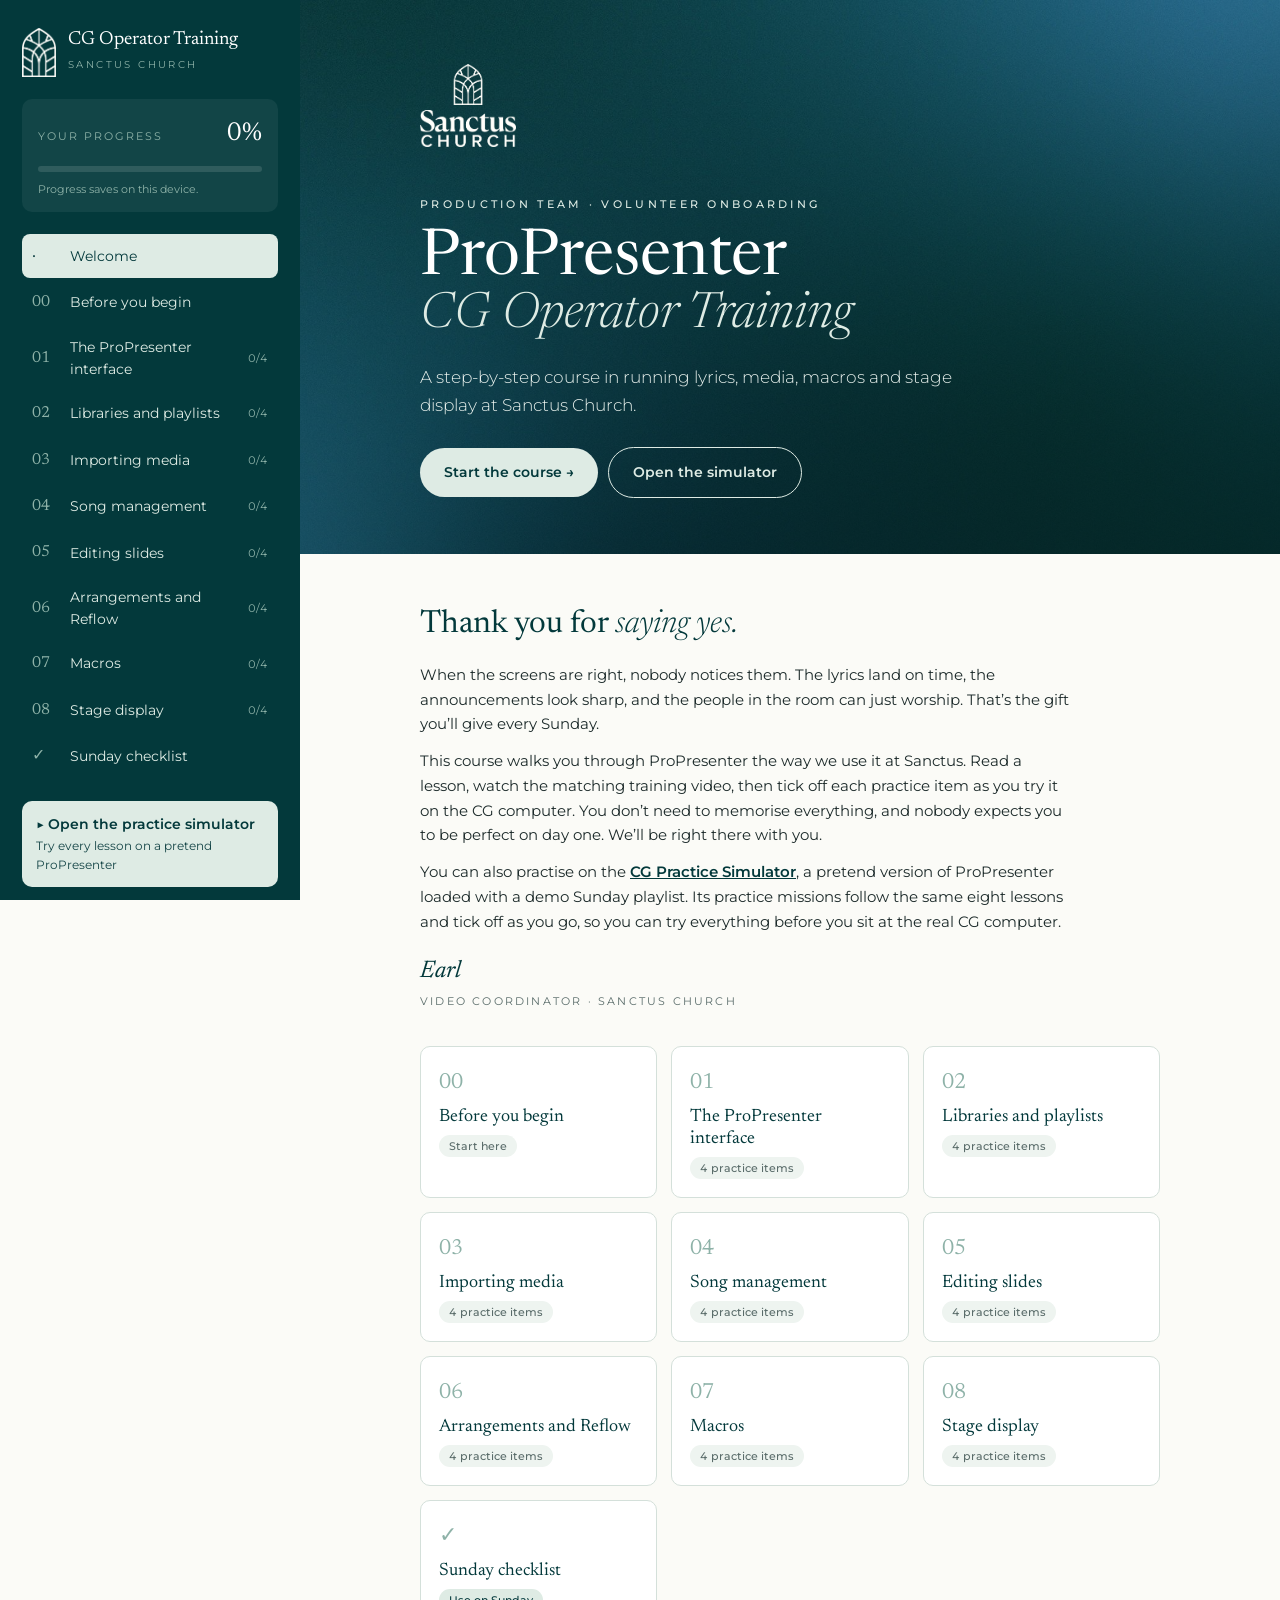
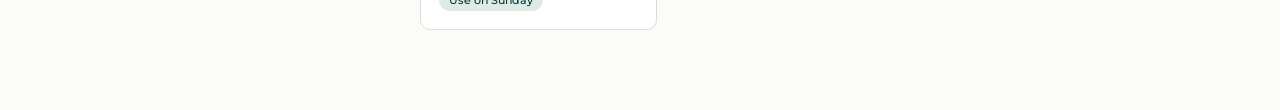
==== commit 5556d0b8: "Add files via upload" ====
--- a/index.html
+++ b/index.html
@@ -3,79 +3,362 @@
 <head>
 <meta charset="utf-8">
 <meta name="viewport" content="width=device-width, initial-scale=1">
-<title>CG Practice Simulator</title>
+<title>CG Operator Training</title>
 <link rel="preconnect" href="https://fonts.googleapis.com">
 <link rel="preconnect" href="https://fonts.gstatic.com" crossorigin>
-<link href="https://fonts.googleapis.com/css2?family=Montserrat:wght@300;400;500;600;700&family=Newsreader:ital,opsz,wght@0,6..72,300;0,6..72,400;1,6..72,300;1,6..72,400&display=swap" rel="stylesheet">
-<link rel="stylesheet" href="sim.css">
+<link href="https://fonts.googleapis.com/css2?family=Montserrat:wght@300;400;500;600&family=Newsreader:ital,opsz,wght@0,6..72,300;0,6..72,400;0,6..72,500;1,6..72,300;1,6..72,400&display=swap" rel="stylesheet">
+<style>
+:root{
+  /* Sanctus brand: deep teal + mint on cream; teal sidebar, reading column on the right */
+  --teal:#03393B; --bar:#154547; --mint:#DEEBE4; --mint2:#EEF4F0; --cream:#FBFBF7; --sage:#8EB2A8;
+  --ink:#1d2b2b; --muted:#5a6c6a; --line:#d4e0da; --warn-bg:#fbf3e8; --warn:#8a5512; --good:#2f7d5b;
+  --display:"Newsreader","Canela",Georgia,serif; --body:"Montserrat","Gotham",system-ui,sans-serif;
+  color-scheme:light;
+}
+*{box-sizing:border-box}
+html,body{margin:0;height:100%}
+body{background:var(--cream);color:var(--ink);font-family:var(--body);font-size:15px;line-height:1.65;-webkit-font-smoothing:antialiased}
+a{color:var(--teal)}
+button{font-family:inherit}
+:focus-visible{outline:2px solid var(--sage);outline-offset:2px}
+.app{display:grid;grid-template-columns:300px 1fr;min-height:100%}
+
+/* sidebar */
+.side{background:var(--teal);color:var(--mint);position:sticky;top:0;height:100vh;overflow-y:auto;padding:28px 22px;display:flex;flex-direction:column;gap:22px}
+.side .brand{display:flex;align-items:center;gap:12px;text-decoration:none;color:var(--mint)}
+.side .brand img{width:34px}
+.side .brand b{font-family:var(--display);font-weight:400;font-size:19px;color:#fff;line-height:1.1;display:block}
+.side .brand small{font-size:10px;letter-spacing:.24em;text-transform:uppercase;color:var(--sage)}
+.prog{background:rgba(255,255,255,.06);border-radius:10px;padding:14px 16px}
+.prog .row{display:flex;justify-content:space-between;align-items:baseline;font-size:11px;letter-spacing:.18em;text-transform:uppercase;color:var(--sage)}
+.prog .row b{font-family:var(--display);font-size:26px;letter-spacing:0;color:#fff;font-weight:400;font-variant-numeric:tabular-nums}
+.meter{height:6px;background:rgba(255,255,255,.12);border-radius:3px;margin-top:10px;overflow:hidden}
+.meter i{display:block;height:100%;background:var(--sage);border-radius:3px;transition:width .3s}
+.save{font-size:11px;color:var(--sage);margin-top:8px}
+nav ol{list-style:none;margin:0;padding:0;display:flex;flex-direction:column;gap:2px}
+nav a{display:grid;grid-template-columns:30px 1fr auto;align-items:center;gap:8px;padding:9px 10px;border-radius:8px;text-decoration:none;color:var(--mint);font-size:13.5px}
+nav a:hover{background:rgba(255,255,255,.06)}
+nav a[aria-current="page"]{background:var(--mint);color:var(--teal)}
+nav .n{font-family:var(--display);font-size:16px;color:var(--sage)}
+nav a[aria-current="page"] .n{color:var(--bar)}
+nav .st{font-size:11px;font-variant-numeric:tabular-nums;color:var(--sage)}
+nav a[aria-current="page"] .st{color:var(--bar)}
+nav .st.done{width:20px;height:20px;border-radius:50%;background:var(--sage);color:var(--teal);display:grid;place-items:center;font-size:12px;font-weight:600}
+.simlink{display:block;text-decoration:none;color:var(--teal);background:var(--mint);border-radius:10px;padding:12px 14px;font-weight:600;font-size:13.5px}
+.simlink small{display:block;font-weight:400;font-size:11.5px;color:var(--bar);margin-top:2px}
+.simlink:hover{background:#fff}
+.simbox{display:flex;align-items:center;gap:14px;flex-wrap:wrap;margin-top:16px;padding:14px 16px;border-radius:10px;background:var(--teal);color:#fff}
+.simbox p{margin:0;flex:1;min-width:220px;font-size:14px;color:#e6efeb}
+.simbox b{color:#fff}
+.simbox a{background:var(--mint);color:var(--teal);text-decoration:none;font-weight:600;font-size:13px;border-radius:999px;padding:9px 16px;white-space:nowrap}
+.simbox a:hover{background:#fff}
+.hero .cta.ghost{background:transparent;color:var(--mint);border:1px solid var(--mint);margin-left:10px}
+.hero .cta.ghost:hover{background:rgba(255,255,255,.1)}
+@media (max-width:900px){.side.open .simlink{display:block}.side .simlink{display:none;width:100%}}
+.side .foot{margin-top:auto;font-size:10px;letter-spacing:.22em;text-transform:uppercase;color:var(--sage)}
+.menu{display:none}
+
+/* main */
+main{min-width:0}
+.wrap{max-width:820px;margin:0 auto;padding:44px 40px 80px}
+.hero{background:var(--teal) url(img/gradient.jpg) center/cover;color:#fff;position:relative;overflow:hidden}
+.hero::after{content:"";position:absolute;inset:0;background:linear-gradient(160deg,rgba(3,57,59,.3),rgba(3,40,40,.85))}
+.hero .in{position:relative;z-index:1;max-width:820px;margin:0 auto;padding:64px 40px 56px}
+.hero img{width:96px;margin-bottom:40px}
+.kicker{font-weight:500;font-size:11px;letter-spacing:.3em;text-transform:uppercase;color:var(--mint)}
+.hero h1{font-family:var(--display);font-weight:400;font-size:clamp(40px,6vw,64px);line-height:1;margin:14px 0 0;text-wrap:balance}
+.hero h1 em{display:block;font-weight:300;color:var(--mint);font-size:.78em}
+.hero p{font-weight:300;font-size:17px;max-width:52ch;margin:22px 0 0;color:#e6efeb}
+.cta{display:inline-flex;align-items:center;gap:10px;margin-top:28px;background:var(--mint);color:var(--teal);border:0;border-radius:999px;padding:13px 24px;font-weight:600;font-size:14px;text-decoration:none;cursor:pointer}
+.cta:hover{background:#fff}
+.welcome h2{font-family:var(--display);font-weight:400;font-size:32px;color:var(--teal);margin:0 0 12px}
+.welcome h2 em{font-weight:300}
+.welcome p{max-width:65ch}
+.sig{font-family:var(--display);font-style:italic;font-size:24px;color:var(--teal);margin-top:18px}
+.sigt{font-size:11px;letter-spacing:.2em;text-transform:uppercase;color:var(--muted)}
+.cards{display:grid;grid-template-columns:repeat(auto-fill,minmax(230px,1fr));gap:14px;margin-top:36px}
+.card{display:flex;flex-direction:column;gap:6px;padding:18px;border:1px solid var(--line);border-radius:10px;background:#fff;text-decoration:none;color:var(--ink)}
+.card:hover{border-color:var(--sage)}
+.card .n{font-family:var(--display);font-size:22px;color:var(--sage)}
+.card b{font-family:var(--display);font-weight:400;font-size:18px;color:var(--teal);line-height:1.2}
+.card .pill{align-self:flex-start;font-size:11px;font-weight:500;border-radius:999px;padding:2px 10px;background:var(--mint2);color:var(--muted);font-variant-numeric:tabular-nums}
+.card .pill.done{background:var(--good);color:#fff}
+.card .pill.go{background:var(--mint);color:var(--teal)}
+
+/* lesson content */
+.opener{background:var(--teal);color:#fff;border-radius:12px;padding:34px 36px;position:relative;overflow:hidden;margin-bottom:28px}
+.opener::after{content:"";position:absolute;right:-30px;top:-20px;width:220px;height:220px;background:url(img/mark_cream.png) center/contain no-repeat;opacity:.07}
+.eyebrow{font-weight:500;font-size:11px;letter-spacing:.3em;text-transform:uppercase;color:var(--sage)}
+.opener h2{font-family:var(--display);font-weight:400;font-size:clamp(30px,4vw,40px);line-height:1.05;margin:8px 0 12px;text-wrap:balance}
+.opener p{font-weight:300;font-size:16px;margin:0;max-width:58ch;color:#e6efeb}
+.opener .vid{margin-top:16px;font-size:11px;letter-spacing:.2em;text-transform:uppercase;color:var(--mint)}
+h3{font-family:var(--display);font-weight:500;font-size:23px;color:var(--teal);margin:34px 0 8px;text-wrap:balance}
+p{margin:0 0 12px}
+b,strong{font-weight:600;color:var(--teal)}
+ol.steps{list-style:none;counter-reset:s;margin:8px 0 16px;padding:0;display:flex;flex-direction:column;gap:8px}
+ol.steps>li{counter-increment:s;position:relative;padding-left:40px}
+ol.steps>li::before{content:counter(s);position:absolute;left:0;top:1px;width:26px;height:26px;border-radius:50%;background:var(--teal);color:#fff;font-weight:600;font-size:12px;display:grid;place-items:center}
+ol.steps ul{margin:6px 0 0;padding-left:18px}
+ul.dots{margin:6px 0 14px;padding-left:20px}
+ul.dots li{margin-bottom:6px}
+ul.dots li::marker{color:var(--sage)}
+figure{margin:18px 0 26px}
+.zoom{display:block;width:100%;padding:0;border:0;background:none;cursor:zoom-in}
+figure img{display:block;max-width:100%;width:100%;border-radius:8px;box-shadow:0 0 0 1px var(--line),0 6px 18px rgba(3,57,59,.08)}
+figcaption{font-size:13px;color:var(--muted);margin-top:9px;display:flex;gap:10px}
+figcaption .fn{font-weight:600;color:var(--teal);letter-spacing:.08em;text-transform:uppercase;white-space:nowrap;font-size:11.5px;padding-top:1px}
+.pair{display:grid;grid-template-columns:1fr 1fr;gap:18px}
+.pair figure{margin:14px 0 20px}
+.callout{background:var(--mint);border-left:3px solid var(--teal);padding:14px 18px;margin:18px 0;border-radius:0 8px 8px 0}
+.callout .lbl{font-weight:600;font-size:11px;letter-spacing:.22em;text-transform:uppercase;color:var(--teal);margin-bottom:4px}
+.callout.warn{background:var(--warn-bg);border-color:#b5762a}
+.callout.warn .lbl{color:var(--warn)}
+.callout p:last-child{margin:0}
+.tw{overflow-x:auto;margin:12px 0 20px}
+table{width:100%;border-collapse:collapse;font-size:14px}
+th{background:var(--teal);color:#fff;font-weight:500;text-align:left;padding:10px 12px;font-size:11px;letter-spacing:.14em;text-transform:uppercase}
+td{padding:10px 12px;border-bottom:1px solid var(--line);vertical-align:top}
+tr:nth-child(even) td{background:var(--mint2)}
+td.num{font-family:var(--display);font-size:20px;color:var(--teal);width:44px;text-align:center}
+
+/* interactive checklists */
+.practice{border:1px solid var(--line);border-radius:12px;padding:22px 24px;margin:36px 0 0;background:#fff}
+.practice .lbl,.cl-head{font-weight:600;font-size:11px;letter-spacing:.24em;text-transform:uppercase;color:var(--teal);display:flex;align-items:center;gap:10px;margin-bottom:12px}
+.practice .lbl::before{content:"";width:18px;height:18px;background:url(img/mark_teal.png) center/contain no-repeat}
+.practice .lbl .count{margin-left:auto;font-variant-numeric:tabular-nums;color:var(--muted);letter-spacing:.1em}
+ul.check{list-style:none;margin:0 0 6px;padding:0;display:flex;flex-direction:column;gap:4px}
+ul.check li{padding:0}
+.ck{display:flex;gap:12px;align-items:flex-start;padding:9px 10px;border-radius:8px;cursor:pointer}
+.ck:hover{background:var(--mint2)}
+.ck input{appearance:none;flex:none;width:22px;height:22px;margin:1px 0 0;border:1.5px solid var(--teal);border-radius:5px;background:#fff;cursor:pointer;display:grid;place-items:center}
+.ck input:checked{background:var(--teal)}
+.ck input:checked::after{content:"";width:6px;height:11px;border:solid #fff;border-width:0 2px 2px 0;transform:rotate(45deg) translate(-1px,-1px)}
+.ck input:checked + span{color:var(--muted);text-decoration:line-through;text-decoration-color:var(--sage)}
+.notes-lbl{display:block;margin-top:14px;font-size:11px;letter-spacing:.2em;text-transform:uppercase;color:var(--muted)}
+.notes{display:block;width:100%;margin-top:8px;font:inherit;font-size:14px;letter-spacing:0;text-transform:none;color:var(--ink);border:1px solid var(--line);border-radius:8px;padding:10px 12px;background:var(--cream);resize:vertical}
+.donebar{display:flex;align-items:center;gap:12px;margin-top:14px;padding:12px 16px;border-radius:10px;background:var(--mint);color:var(--teal);font-weight:500;font-size:14px}
+.donebar[hidden]{display:none}
+.reset{margin-left:auto;background:none;border:1px solid var(--teal);color:var(--teal);border-radius:999px;padding:6px 14px;font-size:12px;cursor:pointer}
+.pager{display:flex;justify-content:space-between;gap:14px;margin-top:44px;padding-top:24px;border-top:1px solid var(--line)}
+.pager a{display:flex;flex-direction:column;gap:2px;text-decoration:none;padding:12px 16px;border:1px solid var(--line);border-radius:10px;background:#fff;max-width:48%}
+.pager a:hover{border-color:var(--sage)}
+.pager small{font-size:11px;letter-spacing:.2em;text-transform:uppercase;color:var(--muted)}
+.pager b{font-family:var(--display);font-weight:400;font-size:18px}
+.pager .next{margin-left:auto;text-align:right}
+
+/* lightbox */
+.lb{position:fixed;inset:0;background:rgba(3,30,31,.92);display:none;align-items:center;justify-content:center;padding:24px;z-index:50;cursor:zoom-out}
+.lb.on{display:flex}
+.lb img{max-width:100%;max-height:100%;border-radius:6px}
+
+@media (max-width:900px){
+  .app{grid-template-columns:1fr}
+  .side{position:sticky;top:0;height:auto;z-index:20;padding:14px 18px;flex-direction:row;flex-wrap:wrap;align-items:center;gap:12px}
+  .side .brand b{font-size:16px}
+  .menu{display:inline-flex;margin-left:auto;background:none;border:1px solid var(--sage);color:var(--mint);border-radius:999px;padding:6px 14px;font-size:12px;cursor:pointer}
+  .side .prog,.side nav,.simlink{display:block;text-decoration:none;color:var(--teal);background:var(--mint);border-radius:10px;padding:12px 14px;font-weight:600;font-size:13.5px}
+.simlink small{display:block;font-weight:400;font-size:11.5px;color:var(--bar);margin-top:2px}
+.simlink:hover{background:#fff}
+.simbox{display:flex;align-items:center;gap:14px;flex-wrap:wrap;margin-top:16px;padding:14px 16px;border-radius:10px;background:var(--teal);color:#fff}
+.simbox p{margin:0;flex:1;min-width:220px;font-size:14px;color:#e6efeb}
+.simbox b{color:#fff}
+.simbox a{background:var(--mint);color:var(--teal);text-decoration:none;font-weight:600;font-size:13px;border-radius:999px;padding:9px 16px;white-space:nowrap}
+.simbox a:hover{background:#fff}
+.hero .cta.ghost{background:transparent;color:var(--mint);border:1px solid var(--mint);margin-left:10px}
+.hero .cta.ghost:hover{background:rgba(255,255,255,.1)}
+@media (max-width:900px){.side.open .simlink{display:block}.side .simlink{display:none;width:100%}}
+.side .foot{display:none;width:100%}
+  .side.open .prog,.side.open nav{display:block}
+  .wrap{padding:28px 18px 60px}
+  .hero .in{padding:44px 18px 40px}
+  .opener{padding:26px 22px}
+  .pair{grid-template-columns:1fr}
+}
+@media (prefers-reduced-motion:reduce){*{transition:none!important}}
+</style>
 </head>
 <body>
 <div class="app">
-  <header class="tb">
-    <div class="brand"><i>S</i><span>CG Practice Simulator<small>Sanctus Church · for ProPresenter training</small></span></div>
-    <a class="tbtn" id="backcourse" href="../index.html" hidden style="text-decoration:none"><b>←</b>Course</a>
-    <button class="tbtn" data-act="file"><b>☰</b>File</button>
-    <button class="tbtn" data-act="search"><b>⌕</b>Search</button>
-    <button class="tbtn on"><b>▶</b>Show</button>
-    <button class="tbtn" data-act="edit"><b>✎</b>Edit</button>
-    <button class="tbtn" data-act="reflow"><b>≡</b>Reflow</button>
-    <button class="tbtn" data-act="themes"><b>◐</b>Themes</button>
-    <button class="tbtn" data-act="stageeditor"><b>▭</b>Stage</button>
-    <span class="sp"></span>
-    <button class="tog on" data-act="tog-aud" title="Turn the audience output on or off"><i></i>Audience</button>
-    <button class="tog on" data-act="tog-stage" title="Turn the stage output on or off"><i></i>Stage</button>
-    <button class="tbtn" data-act="help"><b>?</b>Help</button>
-    <button class="tbtn" data-act="reset"><b>↺</b>Reset</button>
-    <button class="mbtn" id="mbtn" data-act="missions">Practice missions</button>
-  </header>
-  <div class="main">
-    <aside class="col">
-      <div class="sec" style="flex:0 0 auto;max-height:45%;overflow-y:auto" id="lists"></div>
-      <div class="sec" style="flex:1;border-top:1px solid var(--line)" id="items"></div>
-    </aside>
-    <section class="center">
-      <div class="phead" id="phead"></div>
-            <div class="grid" id="grid"></div>
-      <div class="sizebar"><span>Click a slide to go live · right-click for options · Shift-click to select several</span><span style="flex:1"></span><label for="thumbsize">Slide size</label><input type="range" id="thumbsize" min="130" max="320" value="190"></div>
-    </section>
-    <aside class="col">
-      <div class="outwrap">
-        <div class="outbar"><select id="prevsel" aria-label="Output preview"><option value="aud">AUD · Auditorium screens</option><option value="stage">Stage display</option></select><span class="sp"></span><span class="livedot" id="livedot">● LIVE</span></div>
-        <div class="frame" id="outframe" style="border-radius:6px">
-          <div class="audlayers layer">
-            <canvas id="cam" class="cam" width="640" height="360"></canvas><span class="camlbl">CAM 1 · IMAG</span>
-            <div class="layer" id="lay-media"></div>
-            <div class="layer" id="lay-text"></div>
-            <div class="layer" id="lay-props"></div>
-            <div class="layer" id="lay-msg"></div>
-            <div class="layer" id="lay-off" hidden style="background:#000;display:grid;place-items:center;color:#666;font-size:3cqw">Audience output is off</div>
-          </div>
-          <div class="stagelayer layer" hidden style="background:#000"></div>
-        </div>
-        <div class="clears">
-          <button class="all" data-act="clear" data-what="all" title="F1">Clear All</button>
-          <button data-act="clear" data-what="slide" title="F2">Slide</button>
-          <button data-act="clear" data-what="media" title="F3">Media</button>
-          <button data-act="clear" data-what="props">Props</button>
-          <button data-act="clear" data-what="messages">Msgs</button>
-        </div>
-      </div>
-      <div class="player" id="player"></div>
-      <div class="tabs" role="tablist">
-        <button data-tab="macros">Macros</button><button data-tab="timers">Timers</button><button data-tab="messages">Messages</button><button data-tab="props">Props</button><button data-tab="stage">Stage</button><button data-tab="media">Media</button>
-      </div>
-      <div class="tabbody" id="tabbody"></div>
-    </aside>
-  </div>
+  <aside class="side" id="side">
+    <a class="brand" href="#home"><img src="img/mark_cream.png" alt=""><span><b>CG Operator Training</b><small>Sanctus Church</small></span></a>
+    <button class="menu" id="menu" aria-expanded="false" aria-controls="side">Lessons</button>
+    <div class="prog">
+      <div class="row"><span>Your progress</span><b id="pct">0%</b></div>
+      <div class="meter"><i id="bar" style="width:0%"></i></div>
+      <div class="save" id="save">Progress saves on this device.</div>
+    </div>
+    <nav aria-label="Lessons"><ol id="nav"></ol></nav>
+    <a class="simlink" href="cg-simulator/index.html">▶ Open the practice simulator<small>Try every lesson on a pretend ProPresenter</small></a>
+    <div class="foot">Production Team · 2026</div>
+  </aside>
+  <main id="main"></main>
 </div>
-<div class="drawer" id="drawer" aria-label="Practice missions">
-  <div class="dh"><h2>Practice missions</h2><p>Work through these on the simulator. Each one ticks off on its own when you complete it.</p><div class="meter"><i style="width:0"></i></div><p id="mcount" style="margin-top:6px;font-size:11px"></p></div>
-  <div class="db"></div>
-  <div class="df"><button class="btn" data-act="help">How it works</button><span style="flex:1"></span><button class="btn" data-act="closemissions">Close</button></div>
-</div>
-<div class="toasts" id="toasts" aria-live="polite"></div>
-<script src="data.js"></script>
-<script src="app.js"></script>
-<script>if(/\/cg-simulator\//.test(location.pathname)) document.getElementById("backcourse").hidden=false;</script>
+<div class="lb" id="lb" role="dialog" aria-label="Enlarged screenshot"><img id="lbimg" alt=""></div>
+
+<script id="content" type="application/json">{"titles": ["Before you begin", "The ProPresenter interface", "Libraries and playlists", "Importing media", "Song management", "Editing slides", "Arrangements and Reflow", "Macros", "Stage display", "Sunday checklist"], "html": ["<section class=\"lesson\"><div class=\"opener\"><div class=\"eyebrow\">Getting started<\/div><h2>Before you begin<\/h2><p>As a CG (computer graphics) operator, you run ProPresenter during the service: lyrics, announcements, videos, lower thirds, timers and stage display.<\/p><\/div>\n<h3>How to use this course<\/h3><ol class=\"steps\"><li>Read one lesson, then watch the matching video in the <em>ProPresenter Training<\/em> folder.<\/li><li>Tick off each <b>Practice<\/b> item as you do it on the CG computer. Your progress is saved.<\/li><li>Write questions in the notes box at the end of each lesson and bring them to your trainer.<\/li><li>Keep the <b>Sunday checklist<\/b> beside you for your first few services.<\/li><\/ol>\n<h3>The Sanctus standards<\/h3><p>These five habits come up in every lesson. They keep our screens consistent from week to week and from campus to campus.<\/p><div class=\"tw\"><table><thead><tr><th><\/th><th>Standard<\/th><th>Why it matters<\/th><\/tr><\/thead><tbody><tr><td class=\"num\">1<\/td><td><b>One Sunday playlist.<\/b> It gets updated each week for the coming Sunday.<\/td><td>Everyone knows where the service lives. There are no stray copies.<\/td><\/tr><tr><td class=\"num\">2<\/td><td><b>All songs live in the Worship library<\/b>, even songs for special events.<\/td><td>Songs are easy to find, filter and reuse.<\/td><\/tr><tr><td class=\"num\">3<\/td><td><b>Use the staff-built themes<\/b>: the Song theme and the theme for each sermon series.<\/td><td>Every slide looks the same from song to song.<\/td><\/tr><tr><td class=\"num\">4<\/td><td><b>Media actions are set to Foreground<\/b>, and videos are set to <b>Stop<\/b>, never Loop.<\/td><td>Media always shows up, and no video restarts mid-service.<\/td><\/tr><tr><td class=\"num\">5<\/td><td><b>Themes, stage displays and macros are pre-configured by staff.<\/b><\/td><td>Know where they are, but ask before changing them.<\/td><\/tr><\/tbody><\/table><\/div><div class=\"callout\"><div class=\"lbl\">Coming soon<\/div><p>Setting outputs, and Chapter 2 on running the service (creating, managing and flowing a service), will be added when those training videos are ready.<\/p><\/div><\/section>", "<section class=\"lesson\"><div class=\"opener\"><div class=\"eyebrow\">Lesson 01<\/div><h2>The ProPresenter interface<\/h2><p>The Show view has seven areas. You will use every one of them on a Sunday, so learn where each one is first.<\/p><div class=\"vid\">Training video \u00b7 Chapter 1 \u00b7 0:00\u201316:00<\/div><\/div><figure><button class=\"zoom\" data-src=\"img/f01_interface.jpg\" aria-label=\"Enlarge figure 1.1\"><img src=\"img/f01_interface.jpg\" alt=\"The Show view, numbered by area. Each number matches a row in the table below.\" loading=\"lazy\"><\/button><figcaption><span class=\"fn\">Fig 1.1<\/span><span>The Show view, numbered by area. Each number matches a row in the table below.<\/span><\/figcaption><\/figure><div class=\"tw\"><table><thead><tr><th>#<\/th><th>Area<\/th><th>What it does<\/th><\/tr><\/thead><tbody><tr><td class=\"num\">1<\/td><td><b>Toolbar<\/b><\/td><td>Search, the Show / Edit / Reflow / Bible / Stage views, Themes, and the <b>Audience<\/b> and <b>Stage<\/b> output toggles on the top right.<\/td><\/tr><tr><td class=\"num\">2<\/td><td><b>Library &amp; playlist list<\/b><\/td><td>Libraries (orange icons) store content. Playlists (blue icons) put that content in service order.<\/td><\/tr><tr><td class=\"num\">3<\/td><td><b>Item list<\/b><\/td><td>Every item in the library or playlist you selected. In a playlist you also see the <b>headers<\/b>: Pre Loop, Welcome, Worship and so on.<\/td><\/tr><tr><td class=\"num\">4<\/td><td><b>Presentation area<\/b><\/td><td>The slides of the selected item. Clicking a slide sends it live.<\/td><\/tr><tr><td class=\"num\">5<\/td><td><b>Output preview<\/b><\/td><td>Shows what a screen is showing right now. Use its dropdown to switch between the auditorium (AUD), single screens, or the stage display.<\/td><\/tr><tr><td class=\"num\">6<\/td><td><b>Media player<\/b><\/td><td>Play, pause and scrub the current video, and see its countdown.<\/td><\/tr><tr><td class=\"num\">7<\/td><td><b>Tabs panel<\/b><\/td><td>Audio, stage display layouts, <b>Timers<\/b>, <b>Messages<\/b>, <b>Props<\/b> and <b>Macros<\/b>.<\/td><\/tr><\/tbody><\/table><\/div><h3>The output preview<\/h3><p>You don't have to walk into the auditorium to see what's on screen. The preview shows each output. Switch it to the stage display to see exactly what the band and host see.<\/p><figure><button class=\"zoom\" data-src=\"img/f03_stage_preview.jpg\" aria-label=\"Enlarge figure 1.2\"><img src=\"img/f03_stage_preview.jpg\" alt=\"Output preview set to the stage display: the current lyric in white, the next lyric in green.\" loading=\"lazy\"><\/button><figcaption><span class=\"fn\">Fig 1.2<\/span><span>Output preview set to the stage display: the current lyric in white, the next lyric in green.<\/span><\/figcaption><\/figure><h3>The tabs panel<\/h3><ol class=\"steps\"><li><b>Stage display layouts<\/b>: the layouts you can send to the stage screen. Different people need different information at different moments.<\/li><li><b>Timers<\/b>: every service timer (Service Start, Worship, Host, Meet &amp; Greet, Sermon, Response, Soundcheck). Slides and macros start them automatically.<\/li><li><b>Messages<\/b>: text shown on top of the screens. For example, a <b>Kids Call<\/b> shows a child's tag code (such as <em>C3H3<\/em>) so their parent knows to come to the kids area.<\/li><li><b>Props<\/b>: small media pieces with transparency that sit on top of everything, such as name lower thirds. They show for a set time and then dissolve on their own.<\/li><li><b>Macros<\/b>: one-click bundles of actions (Lesson 7).<\/li><\/ol><div class=\"pair\"><figure><button class=\"zoom\" data-src=\"img/f04_timers.jpg\" aria-label=\"Enlarge figure 1.3\"><img src=\"img/f04_timers.jpg\" alt=\"The Timers tab.\" loading=\"lazy\"><\/button><figcaption><span class=\"fn\">Fig 1.3<\/span><span>The Timers tab.<\/span><\/figcaption><\/figure><figure><button class=\"zoom\" data-src=\"img/f05_messages.jpg\" aria-label=\"Enlarge figure 1.4\"><img src=\"img/f05_messages.jpg\" alt=\"Messages tab with a Kids Call code.\" loading=\"lazy\"><\/button><figcaption><span class=\"fn\">Fig 1.4<\/span><span>Messages tab with a Kids Call code.<\/span><\/figcaption><\/figure><\/div><div class=\"pair\"><figure><button class=\"zoom\" data-src=\"img/f06_props.jpg\" aria-label=\"Enlarge figure 1.5\"><img src=\"img/f06_props.jpg\" alt=\"Props: name keys that clear after 10 seconds.\" loading=\"lazy\"><\/button><figcaption><span class=\"fn\">Fig 1.5<\/span><span>Props: name keys that clear after 10 seconds.<\/span><\/figcaption><\/figure><figure><button class=\"zoom\" data-src=\"img/f07_macros_tab.jpg\" aria-label=\"Enlarge figure 1.6\"><img src=\"img/f07_macros_tab.jpg\" alt=\"Macros: the icons show what each one does.\" loading=\"lazy\"><\/button><figcaption><span class=\"fn\">Fig 1.6<\/span><span>Macros: the icons show what each one does.<\/span><\/figcaption><\/figure><\/div><h3>Other views in the toolbar<\/h3><ul class=\"dots\"><li><b>Search<\/b> finds an item across every library. The <em>Filter<\/em> box at the bottom of a list searches only that list.<\/li><li><b>Themes<\/b> holds the staff-built styles for songs, sermon series, lower thirds and full screens. You will apply themes, but you won't edit them.<\/li><li><b>Edit<\/b> opens the editor for whichever item is selected. <b>Show<\/b> brings you back to running the service.<\/li><li><b>Reflow<\/b> changes the line breaks of a whole song (Lesson 6). <b>Bible<\/b> pulls up scripture.<\/li><li><b>Stage<\/b> opens the stage display editor (Lesson 8). It is pre-configured.<\/li><li>The <b>Audience<\/b> and <b>Stage<\/b> buttons turn those outputs on and off.<\/li><\/ul><div class=\"pair\"><figure><button class=\"zoom\" data-src=\"img/f08_themes_popup.jpg\" aria-label=\"Enlarge figure 1.7\"><img src=\"img/f08_themes_popup.jpg\" alt=\"The Themes window.\" loading=\"lazy\"><\/button><figcaption><span class=\"fn\">Fig 1.7<\/span><span>The Themes window.<\/span><\/figcaption><\/figure><figure><button class=\"zoom\" data-src=\"img/f09_edit_view.jpg\" aria-label=\"Enlarge figure 1.8\"><img src=\"img/f09_edit_view.jpg\" alt=\"The Edit view.\" loading=\"lazy\"><\/button><figcaption><span class=\"fn\">Fig 1.8<\/span><span>The Edit view.<\/span><\/figcaption><\/figure><\/div><div class=\"practice\"><div class=\"lbl\">Practice on the CG computer<\/div><ul class=\"check\"><li>Point to all seven areas of the Show view without looking at Fig 1.1.<\/li><li>Switch the output preview between AUD and the stage display.<\/li><li>Open each tab in the tabs panel and name what it is for.<\/li><li>Search for a song using both Search and the Filter box.<\/li><\/ul><label class=\"notes-lbl\">Notes &amp; questions for your trainer<textarea class=\"notes\" rows=\"3\" placeholder=\"Anything you want to ask about this lesson\u2026\"><\/textarea><\/label><\/div><\/section>", "<section class=\"lesson\"><div class=\"opener\"><div class=\"eyebrow\">Lesson 02<\/div><h2>Libraries and playlists<\/h2><p>A library is where content is stored. A playlist is the order of service built from that content. A Sunday service is simply a playlist.<\/p><div class=\"vid\">Training video \u00b7 Chapter 1 \u00b7 16:00\u201323:00<\/div><\/div><ul class=\"dots\"><li><b>Library<\/b>: think of the whole public library building, with sections such as <em>Worship<\/em>, <em>Women's Connect<\/em> or <em>Pre-Post<\/em>. Organise libraries by ministry or event.<\/li><li><b>Playlist<\/b>: the running order for one event, split into <b>headers<\/b>. Headers only exist in playlists.<\/li><\/ul><h3>How the Sunday playlist runs<\/h3><p>GOOD MORNING TEAM! \u2192 Pre-Service Timer \u2192 <b>Pre Loop<\/b> \u2192 <b>Welcome<\/b> \u2192 <b>Worship<\/b> \u2192 <b>Transition<\/b> \u2192 <b>Meet &amp; Greet<\/b> \u2192 <b>Host<\/b> \u2192 <b>Sermon<\/b> \u2192 <b>Response<\/b> \u2192 <b>Close<\/b> \u2192 <b>Post Loop<\/b>.<\/p><figure><button class=\"zoom\" data-src=\"img/f02_sunday_playlist.jpg\" aria-label=\"Enlarge figure 2.1\"><img src=\"img/f02_sunday_playlist.jpg\" alt=\"The Sunday playlist with its headers, highlighted on the left.\" loading=\"lazy\"><\/button><figcaption><span class=\"fn\">Fig 2.1<\/span><span>The Sunday playlist with its headers, highlighted on the left.<\/span><\/figcaption><\/figure><h3>Create a library<\/h3><ol class=\"steps\"><li>Click the <b>+<\/b> at the top of the library list and choose <b>New Library<\/b>.<\/li><li>Name it after the ministry or event.<\/li><li>Add presentations and media to it.<\/li><\/ol><figure><button class=\"zoom\" data-src=\"img/f12_new_library.jpg\" aria-label=\"Enlarge figure 2.2\"><img src=\"img/f12_new_library.jpg\" alt=\"The + menu: New Library, New Presentation, New Playlist.\" loading=\"lazy\"><\/button><figcaption><span class=\"fn\">Fig 2.2<\/span><span>The + menu: New Library, New Presentation, New Playlist.<\/span><\/figcaption><\/figure><h3>Build a playlist<\/h3><ol class=\"steps\"><li>Click <b>+ \u2192 New Playlist<\/b> and name it.<\/li><li>Add a <b>header<\/b> (for example <em>Pre-Service<\/em>) to start each section.<\/li><li>Use <b>+ \u2192 New Presentation<\/b> to add a blank placeholder item where you need one.<\/li><li>Drag items from a library into the playlist, then drag them into order.<\/li><\/ol><div class=\"pair\"><figure><button class=\"zoom\" data-src=\"img/f13_new_presentation_blank.jpg\" aria-label=\"Enlarge figure 2.3\"><img src=\"img/f13_new_presentation_blank.jpg\" alt=\"Naming a new presentation.\" loading=\"lazy\"><\/button><figcaption><span class=\"fn\">Fig 2.3<\/span><span>Naming a new presentation.<\/span><\/figcaption><\/figure><figure><button class=\"zoom\" data-src=\"img/f14_playlist_header.jpg\" aria-label=\"Enlarge figure 2.4\"><img src=\"img/f14_playlist_header.jpg\" alt=\"A Pre-Service header with three items.\" loading=\"lazy\"><\/button><figcaption><span class=\"fn\">Fig 2.4<\/span><span>A Pre-Service header with three items.<\/span><\/figcaption><\/figure><\/div><h3>Make slides advance on their own<\/h3><p>Use <b>Go to Next Timer<\/b> for loops and for timed moments such as the host name key.<\/p><ol class=\"steps\"><li>Right-click a slide and choose <b>Go to Next Timer\u2026<\/b><\/li><li>Enter the <b>Duration<\/b> in seconds.<\/li><li>On the last slide of a loop, tick <b>Loop to Beginning<\/b>.<\/li><li>Click <b>Done<\/b>. The seconds now show in the top-left corner of the slide.<\/li><\/ol><figure><button class=\"zoom\" data-src=\"img/f15_slide_timer.jpg\" aria-label=\"Enlarge figure 2.5\"><img src=\"img/f15_slide_timer.jpg\" alt=\"The Slide Timer dialog.\" loading=\"lazy\"><\/button><figcaption><span class=\"fn\">Fig 2.5<\/span><span>The Slide Timer dialog.<\/span><\/figcaption><\/figure><div class=\"callout\"><div class=\"lbl\">Sanctus standard<\/div><p>The <b>Welcome<\/b> and <b>Host<\/b> name slides already carry a <b>10-second<\/b> timer. Once you click them, they advance on their own, so these moments look the same every week.<\/p><\/div><h3>Transparent slides and IMAG<\/h3><p>A <b>checkerboard<\/b> slide is transparent, not black. At Ajax, the screens show live cameras (IMAG), and ProPresenter sits on top of them.<\/p><ul class=\"dots\"><li>A transparent slide lets the cameras show through.<\/li><li>A video or full-screen graphic covers the cameras. When it ends and the slide goes transparent, the cameras come back.<\/li><li>A name key is transparent except for the name, so the person on camera appears with their name over them.<\/li><\/ul><figure><button class=\"zoom\" data-src=\"img/f16_transparent.jpg\" aria-label=\"Enlarge figure 2.6\"><img src=\"img/f16_transparent.jpg\" alt=\"Welcome: a slide with a 10-second timer, then a transparent slide.\" loading=\"lazy\"><\/button><figcaption><span class=\"fn\">Fig 2.6<\/span><span>Welcome: a slide with a 10-second timer, then a transparent slide.<\/span><\/figcaption><\/figure><div class=\"practice\"><div class=\"lbl\">Practice on the CG computer<\/div><ul class=\"check\"><li>Create a practice library and a practice playlist with two headers.<\/li><li>Drag three items into the playlist and reorder them.<\/li><li>Build a three-slide loop with a 5-second timer and Loop to Beginning.<\/li><li>Find the checkerboard slides in the Sunday playlist and explain what they do.<\/li><\/ul><label class=\"notes-lbl\">Notes &amp; questions for your trainer<textarea class=\"notes\" rows=\"3\" placeholder=\"Anything you want to ask about this lesson\u2026\"><\/textarea><\/label><\/div><\/section>", "<section class=\"lesson\"><div class=\"opener\"><div class=\"eyebrow\">Lesson 03<\/div><h2>Importing media<\/h2><p>To add a graphic or video, duplicate an existing slide and swap in its media action. Always set the action to Foreground, and set videos to Stop.<\/p><div class=\"vid\">Training video \u00b7 Chapter 1 \u00b7 23:00\u201328:40<\/div><\/div><h3>Add a graphic to a loop<\/h3><ol class=\"steps\"><li>In the Sunday playlist, open the item, for example <em>Easter Pre-Service Loop<\/em>.<\/li><li>Select a slide and copy and paste it (<b>\u2318C / \u2318V<\/b> on Mac, <b>Ctrl+C / Ctrl+V<\/b> on Windows).<\/li><li>Right-click the copy, choose <b>Remove Action<\/b>, then <b>Add Media Action\u2026<\/b>, and pick the graphic.<\/li><li>Right-click again and choose <b>Edit Action \u2192 Behavior \u2192 Foreground<\/b>.<\/li><li>Repeat for each new graphic.<\/li><\/ol><div class=\"pair\"><figure><button class=\"zoom\" data-src=\"img/f17_add_media_action.jpg\" aria-label=\"Enlarge figure 3.1\"><img src=\"img/f17_add_media_action.jpg\" alt=\"Right-click: Add Action, Edit / Remove Action.\" loading=\"lazy\"><\/button><figcaption><span class=\"fn\">Fig 3.1<\/span><span>Right-click: Add Action, Edit / Remove Action.<\/span><\/figcaption><\/figure><figure><button class=\"zoom\" data-src=\"img/f18_behavior.jpg\" aria-label=\"Enlarge figure 3.2\"><img src=\"img/f18_behavior.jpg\" alt=\"Edit Action \u2192 Behavior.\" loading=\"lazy\"><\/button><figcaption><span class=\"fn\">Fig 3.2<\/span><span>Edit Action \u2192 Behavior.<\/span><\/figcaption><\/figure><\/div><div class=\"callout\"><div class=\"lbl\">Why Foreground<\/div><p>Foreground makes the media a top-layer element. Background and foreground respond differently to automations. If you skip this step, the graphic might not show up when it should.<\/p><\/div><h3>Change how long a slide stays up<\/h3><ol class=\"steps\"><li>Right-click the slide and choose <b>Go to Next Timer\u2026<\/b><\/li><li>Change the duration. Click <b>Remove<\/b> to take the timer off.<\/li><li>If a graphic looks wrong, use <b>Show in Finder<\/b> in the action menu to jump to the file on the hard drive.<\/li><\/ol><figure><button class=\"zoom\" data-src=\"img/f19_slide_timer_loop.jpg\" aria-label=\"Enlarge figure 3.3\"><img src=\"img/f19_slide_timer_loop.jpg\" alt=\"Changing a loop slide's timer.\" loading=\"lazy\"><\/button><figcaption><span class=\"fn\">Fig 3.3<\/span><span>Changing a loop slide's timer.<\/span><\/figcaption><\/figure><h3>Add a video<\/h3><ol class=\"steps\"><li>Duplicate a slide and use <b>Add Media Action\u2026<\/b> to choose the video file.<\/li><li>Set <b>Edit Action \u2192 Behavior \u2192 Foreground<\/b>.<\/li><li>Set <b>Edit Action \u2192 Playback Behavior \u2192 Stop<\/b>.<\/li><\/ol><figure><button class=\"zoom\" data-src=\"img/f20_playback_behavior.jpg\" aria-label=\"Enlarge figure 3.4\"><img src=\"img/f20_playback_behavior.jpg\" alt=\"Playback Behavior: choose Stop, not Loop.\" loading=\"lazy\"><\/button><figcaption><span class=\"fn\">Fig 3.4<\/span><span>Playback Behavior: choose Stop, not Loop.<\/span><\/figcaption><\/figure><div class=\"callout warn\"><div class=\"lbl\">Watch out<\/div><p>Videos often default to <b>Loop<\/b>. A looping video will start over in the middle of the service, and someone will have to scramble to pause it. Always check Playback Behavior.<\/p><\/div><div class=\"practice\"><div class=\"lbl\">Practice on the CG computer<\/div><ul class=\"check\"><li>Add two new graphics to a practice loop using Add Media Action.<\/li><li>Set both to Behavior \u2192 Foreground.<\/li><li>Change one slide's timer, then remove it.<\/li><li>Add a video and set its Playback Behavior to Stop.<\/li><\/ul><label class=\"notes-lbl\">Notes &amp; questions for your trainer<textarea class=\"notes\" rows=\"3\" placeholder=\"Anything you want to ask about this lesson\u2026\"><\/textarea><\/label><\/div><\/section>", "<section class=\"lesson\"><div class=\"opener\"><div class=\"eyebrow\">Lesson 04<\/div><h2>Song management<\/h2><p>Every song lives in the Worship library, uses the Song theme, and is imported through SongSelect rather than typed by hand.<\/p><div class=\"vid\">Training video \u00b7 Song Management<\/div><\/div><p><b>Why one library:<\/b> keeping every song in one place makes songs easy to filter, find and compare. It also lets you see different versions side by side. A name in brackets, such as <em>[ Sanctus ]<\/em>, marks the Sanctus arrangement of that song.<\/p><h3>Import from SongSelect (preferred)<\/h3><p>SongSelect is CCLI's library of worship lyrics. CCLI manages the copyrights for most worship songs.<\/p><ol class=\"steps\"><li>Select the <b>Worship library<\/b>.<\/li><li>Go to <b>File \u2192 Import \u2192 SongSelect by CCLI\u2026<\/b><\/li><li>Search by title or CCLI number. Check the lyric preview to make sure it's the right song, then click <b>Import<\/b>.<\/li><li>In the Import window, set:<ul><li><b>Slides delimited by<\/b> and <b>lines per slide<\/b> to match the theme<\/li><li><b>Theme<\/b>: Song (for your campus)<\/li><li><b>Library<\/b>: Worship, plus the <b>Playlist<\/b> for the service<\/li><\/ul><\/li><li>Click <b>Import<\/b>. The song appears in the library and the playlist, already in the theme's style.<\/li><li>Check for single words left alone on a line, and fix them with <b>Reflow<\/b> (Lesson 6).<\/li><\/ol><figure><button class=\"zoom\" data-src=\"img/f23_songselect_menu.jpg\" aria-label=\"Enlarge figure 4.1\"><img src=\"img/f23_songselect_menu.jpg\" alt=\"File \u2192 Import \u2192 SongSelect by CCLI.\" loading=\"lazy\"><\/button><figcaption><span class=\"fn\">Fig 4.1<\/span><span>File \u2192 Import \u2192 SongSelect by CCLI.<\/span><\/figcaption><\/figure><div class=\"pair\"><figure><button class=\"zoom\" data-src=\"img/f24_songselect_search.jpg\" aria-label=\"Enlarge figure 4.2\"><img src=\"img/f24_songselect_search.jpg\" alt=\"SongSelect search with lyric preview.\" loading=\"lazy\"><\/button><figcaption><span class=\"fn\">Fig 4.2<\/span><span>SongSelect search with lyric preview.<\/span><\/figcaption><\/figure><figure><button class=\"zoom\" data-src=\"img/f25_import_dialog.jpg\" aria-label=\"Enlarge figure 4.3\"><img src=\"img/f25_import_dialog.jpg\" alt=\"Import settings: lines, theme, library, playlist.\" loading=\"lazy\"><\/button><figcaption><span class=\"fn\">Fig 4.3<\/span><span>Import settings: lines, theme, library, playlist.<\/span><\/figcaption><\/figure><\/div><h3>Create a song by hand<\/h3><p>Only do this if the song isn't in SongSelect.<\/p><ol class=\"steps\"><li>With the Worship library selected, click <b>+ \u2192 New Presentation<\/b>.<\/li><li>Name the song and choose the <b>Song<\/b> theme. At Ajax, lyrics sit at the <b>bottom<\/b> of the screen because cameras (IMAG) fill it.<\/li><li>If you like, choose a <b>Playlist<\/b> to add it straight into tonight's service.<\/li><li>Click <b>New<\/b>.<\/li><\/ol><div class=\"pair\"><figure><button class=\"zoom\" data-src=\"img/f21_new_song.jpg\" aria-label=\"Enlarge figure 4.4\"><img src=\"img/f21_new_song.jpg\" alt=\"New Presentation: name, theme, library, playlist.\" loading=\"lazy\"><\/button><figcaption><span class=\"fn\">Fig 4.4<\/span><span>New Presentation: name, theme, library, playlist.<\/span><\/figcaption><\/figure><figure><button class=\"zoom\" data-src=\"img/f22_playlist_dropdown.jpg\" aria-label=\"Enlarge figure 4.5\"><img src=\"img/f22_playlist_dropdown.jpg\" alt=\"Choosing a playlist adds the song to it.\" loading=\"lazy\"><\/button><figcaption><span class=\"fn\">Fig 4.5<\/span><span>Choosing a playlist adds the song to it.<\/span><\/figcaption><\/figure><\/div><h3>Add, remove and order songs<\/h3><ul class=\"dots\"><li><b>Add to a service:<\/b> drag the song from the Worship library into the playlist, under the Worship header.<\/li><li><b>Delete:<\/b> select the song and press <b>Delete<\/b>. This removes it from the library for everyone, so be sure.<\/li><\/ul><div class=\"callout\"><div class=\"lbl\">Sanctus standard<\/div><p>Never save songs into other libraries, even for a different event. They may be reused later, and one library keeps things clear for everyone.<\/p><\/div><figure><button class=\"zoom\" data-src=\"img/f26_reflow_song.jpg\" aria-label=\"Enlarge figure 4.6\"><img src=\"img/f26_reflow_song.jpg\" alt=\"After importing, Reflow cleans up the line breaks.\" loading=\"lazy\"><\/button><figcaption><span class=\"fn\">Fig 4.6<\/span><span>After importing, Reflow cleans up the line breaks.<\/span><\/figcaption><\/figure><div class=\"practice\"><div class=\"lbl\">Practice on the CG computer<\/div><ul class=\"check\"><li>Import a song from SongSelect into the Worship library using the Song theme.<\/li><li>Add it to a practice playlist under a Worship header.<\/li><li>Create a short song by hand with New Presentation.<\/li><li>Find two versions of the same song and tell them apart.<\/li><\/ul><label class=\"notes-lbl\">Notes &amp; questions for your trainer<textarea class=\"notes\" rows=\"3\" placeholder=\"Anything you want to ask about this lesson\u2026\"><\/textarea><\/label><\/div><\/section>", "<section class=\"lesson\"><div class=\"opener\"><div class=\"eyebrow\">Lesson 05<\/div><h2>Editing slides<\/h2><p>Right-click a slide and choose Quick Edit for a fast word fix, or Edit Slide for full control. When a song looks off, re-apply the current theme rather than restyling it by hand.<\/p><div class=\"vid\">Training video \u00b7 Editing Slides<\/div><\/div><div class=\"tw\"><table><thead><tr><th><\/th><th>Quick Edit<\/th><th>Edit Slide<\/th><\/tr><\/thead><tbody><tr><td><b>Use for<\/b><\/td><td>Fixing a typo or changing a word<\/td><td>Text style, layout, shapes and media<\/td><\/tr><tr><td><b>Tools<\/b><\/td><td>Text only<\/td><td>Full text panel, layers, shapes, media, video and web fills<\/td><\/tr><\/tbody><\/table><\/div><h3>Working in Edit Slide<\/h3><ol class=\"steps\"><li>Double-click into a text box to edit it.<\/li><li>Use the <b>Text<\/b> panel on the right for font, size, bold, italic, underline, strikethrough, capitalisation, alignment, character spacing, line height and colour.<\/li><li><b>Stroke<\/b> (outline) and <b>Shadow<\/b> can be ticked on or off.<\/li><li>Objects stack as <b>layers<\/b> (see <em>Objects<\/em> at the bottom left). A new shape sits above the text until you reorder it.<\/li><li>The toolbar adds shapes, images, a <b>video input<\/b> such as a camera feed, or a <b>web<\/b> fill that shows a website.<\/li><\/ol><div class=\"pair\"><figure><button class=\"zoom\" data-src=\"img/f27_rich_text.jpg\" aria-label=\"Enlarge figure 5.1\"><img src=\"img/f27_rich_text.jpg\" alt=\"Edit Slide with the Text panel.\" loading=\"lazy\"><\/button><figcaption><span class=\"fn\">Fig 5.1<\/span><span>Edit Slide with the Text panel.<\/span><\/figcaption><\/figure><figure><button class=\"zoom\" data-src=\"img/f28_web_fill.jpg\" aria-label=\"Enlarge figure 5.2\"><img src=\"img/f28_web_fill.jpg\" alt=\"A shape filled with a website (Fill \u2192 Web).\" loading=\"lazy\"><\/button><figcaption><span class=\"fn\">Fig 5.2<\/span><span>A shape filled with a website (Fill \u2192 Web).<\/span><\/figcaption><\/figure><\/div><h3>Fix an off-brand song<\/h3><p>Older songs can still carry the style from the last time they were used. Every song should look the same as the one before it.<\/p><ol class=\"steps\"><li>Click the song's <b>first slide<\/b>, then hold <b>Shift<\/b> and click the <b>last slide<\/b>.<\/li><li>Right-click and choose <b>Themes \u2192 Song<\/b>, then pick the right version (Top, Middle or Bottom) for your campus.<\/li><li>Every slide switches to the current brand font and size.<\/li><\/ol><div class=\"pair\"><figure><button class=\"zoom\" data-src=\"img/f29_slide_menu_themes.jpg\" aria-label=\"Enlarge figure 5.3\"><img src=\"img/f29_slide_menu_themes.jpg\" alt=\"Right-click \u2192 Themes.\" loading=\"lazy\"><\/button><figcaption><span class=\"fn\">Fig 5.3<\/span><span>Right-click \u2192 Themes.<\/span><\/figcaption><\/figure><figure><button class=\"zoom\" data-src=\"img/f30_song_theme_variants.jpg\" aria-label=\"Enlarge figure 5.4\"><img src=\"img/f30_song_theme_variants.jpg\" alt=\"The Song theme: Top, Middle, Bottom.\" loading=\"lazy\"><\/button><figcaption><span class=\"fn\">Fig 5.4<\/span><span>The Song theme: Top, Middle, Bottom.<\/span><\/figcaption><\/figure><\/div><h3>Sermon slides and lower thirds<\/h3><p>At Ajax, sermon text runs as a <b>lower third<\/b>. The cameras fill the screen, and the text sits along the bottom on top of them: a text box over a transparent bar made by the communications team. Staff build these slides from the sermon notes. To fix one:<\/p><ol class=\"steps\"><li>Right-click the slide and choose <b>Themes \u2192 [current series]<\/b>.<\/li><li>Pick the layout: <b>Scripture L3rd<\/b>, <b>Quote L3rd<\/b>, <b>Scripture FS<\/b>, <b>Quote FS<\/b> or <b>Series BG<\/b>.<\/li><li>The text re-fits to that layout.<\/li><\/ol><div class=\"pair\"><figure><button class=\"zoom\" data-src=\"img/f31_lower_third.jpg\" aria-label=\"Enlarge figure 5.5\"><img src=\"img/f31_lower_third.jpg\" alt=\"A quote lower third over the transparent bar.\" loading=\"lazy\"><\/button><figcaption><span class=\"fn\">Fig 5.5<\/span><span>A quote lower third over the transparent bar.<\/span><\/figcaption><\/figure><figure><button class=\"zoom\" data-src=\"img/f32_series_theme.jpg\" aria-label=\"Enlarge figure 5.6\"><img src=\"img/f32_series_theme.jpg\" alt=\"Sermon series theme layouts.\" loading=\"lazy\"><\/button><figcaption><span class=\"fn\">Fig 5.6<\/span><span>Sermon series theme layouts.<\/span><\/figcaption><\/figure><\/div><div class=\"practice\"><div class=\"lbl\">Practice on the CG computer<\/div><ul class=\"check\"><li>Use Quick Edit to fix a word on a lyric slide.<\/li><li>Open Edit Slide and turn the text shadow off, then back on.<\/li><li>Select every slide of a song and re-apply the Song theme.<\/li><li>Switch a sermon slide between Quote L3rd and Quote FS.<\/li><\/ul><label class=\"notes-lbl\">Notes &amp; questions for your trainer<textarea class=\"notes\" rows=\"3\" placeholder=\"Anything you want to ask about this lesson\u2026\"><\/textarea><\/label><\/div><\/section>", "<section class=\"lesson\"><div class=\"opener\"><div class=\"eyebrow\">Lesson 06<\/div><h2>Arrangements and Reflow<\/h2><p>On Sunday morning, listen to the band rehearse and set each song's arrangement to match what they will actually sing. Then during the service you simply press the arrow key.<\/p><div class=\"vid\">Training video \u00b7 Managing Arrangements<\/div><\/div><h3>Groups and arrangements<\/h3><p>When you open a song, two colour-coded rows appear at the top:<\/p><ul class=\"dots\"><li><b>Groups<\/b> (top row): every section in the song, such as Verse 1, Chorus, Bridge, Tag or Blank.<\/li><li><b>Arrangement<\/b> (second row): the order the sections play in today. A song can have several saved arrangements.<\/li><\/ul><figure><button class=\"zoom\" data-src=\"img/f33_groups_arrangement.jpg\" aria-label=\"Enlarge figure 6.1\"><img src=\"img/f33_groups_arrangement.jpg\" alt=\"The Groups row and the Arrangement row.\" loading=\"lazy\"><\/button><figcaption><span class=\"fn\">Fig 6.1<\/span><span>The Groups row and the Arrangement row.<\/span><\/figcaption><\/figure><h3>Set the arrangement during rehearsal<\/h3><ol class=\"steps\"><li>Open the song from the playlist.<\/li><li><b>Drag<\/b> a group from the Groups row into the arrangement to add it, for example a second verse or a tag chorus.<\/li><li><b>Drag<\/b> sections along the arrangement row to reorder them. If they start with the chorus, move it before Verse 1.<\/li><li>Click the <b>x<\/b> on a section to remove it. If they skip the bridge, take it out.<\/li><li>Watch the slides below update to match.<\/li><\/ol><div class=\"callout\"><div class=\"lbl\">Why this matters<\/div><p>Without an arrangement you are guessing and jumping around: \"back to the chorus\u2026 now the bridge\u2026\". With the arrangement set at rehearsal, you just keep advancing.<\/p><\/div><h3>Reflow lyrics to match how they are sung<\/h3><ul class=\"dots\"><li><b>Orphans:<\/b> a single word alone on a line.<\/li><li><b>Phrasing:<\/b> line breaks that don't follow how the song is sung. For example: <em>\"There's joy in the house of the Lord / There's joy in the house of the Lord today.\"<\/em><\/li><\/ul><ol class=\"steps\"><li>In the <b>playlist<\/b>, right-click the song and choose <b>Reflow<\/b>. Use the playlist, not a slide, because this changes the whole song. You can also click <b>Reflow<\/b> in the toolbar while the song is selected.<\/li><li>Re-type the line breaks in the left column. The preview on the right updates as you go.<\/li><li>To split a slide, put your cursor <b>above<\/b> where the break should go and click <b>Insert Slide Break<\/b>.<\/li><li>Click <b>Show<\/b> in the toolbar to go back.<\/li><\/ol><div class=\"pair\"><figure><button class=\"zoom\" data-src=\"img/f34_playlist_reflow.jpg\" aria-label=\"Enlarge figure 6.2\"><img src=\"img/f34_playlist_reflow.jpg\" alt=\"Right-click the song in the playlist \u2192 Reflow.\" loading=\"lazy\"><\/button><figcaption><span class=\"fn\">Fig 6.2<\/span><span>Right-click the song in the playlist \u2192 Reflow.<\/span><\/figcaption><\/figure><figure><button class=\"zoom\" data-src=\"img/f35_reflowed.jpg\" aria-label=\"Enlarge figure 6.3\"><img src=\"img/f35_reflowed.jpg\" alt=\"The Reflow editor and Insert Slide Break.\" loading=\"lazy\"><\/button><figcaption><span class=\"fn\">Fig 6.3<\/span><span>The Reflow editor and Insert Slide Break.<\/span><\/figcaption><\/figure><\/div><div class=\"callout\"><div class=\"lbl\">Tip<\/div><p>Aim for <b>two lines per slide<\/b> where you can. It's not a rule, but it reads best. Reflow only changes text and line breaks. For styling, use Edit Slide.<\/p><\/div><h3>Move a slide to a different group<\/h3><ol class=\"steps\"><li>Right-click a slide and choose <b>Group<\/b>.<\/li><li>Pick the right section, such as Verse 2, Chorus, Bridge or Tag 1.<\/li><li>The slide changes colour and now moves with that group in the arrangement.<\/li><\/ol><figure><button class=\"zoom\" data-src=\"img/f36_group_menu.jpg\" aria-label=\"Enlarge figure 6.4\"><img src=\"img/f36_group_menu.jpg\" alt=\"Right-click \u2192 Group lists every section.\" loading=\"lazy\"><\/button><figcaption><span class=\"fn\">Fig 6.4<\/span><span>Right-click \u2192 Group lists every section.<\/span><\/figcaption><\/figure><div class=\"practice\"><div class=\"lbl\">Practice on the CG computer<\/div><ul class=\"check\"><li>Rearrange a song so it starts with the chorus and drops the bridge.<\/li><li>Add a second chorus at the end by dragging it in.<\/li><li>Reflow a song so no line has a single word.<\/li><li>Insert a slide break, then move one slide into a different group.<\/li><\/ul><label class=\"notes-lbl\">Notes &amp; questions for your trainer<textarea class=\"notes\" rows=\"3\" placeholder=\"Anything you want to ask about this lesson\u2026\"><\/textarea><\/label><\/div><\/section>", "<section class=\"lesson\"><div class=\"opener\"><div class=\"eyebrow\">Lesson 07<\/div><h2>Macros<\/h2><p>A macro bundles several actions into one trigger. Attach it to a slide, and clicking that slide runs every action at once.<\/p><div class=\"vid\">Training video \u00b7 Macros<\/div><\/div><p><b>Why macros:<\/b> at one moment in the service you might need to clear the screens, switch the stage display to lyrics and start the worship timer. Before macros, each slide carried its own list of actions, sometimes as many as 20, repeated wherever they were needed. A macro turns that into one repeatable click.<\/p><div class=\"callout\"><div class=\"lbl\">Example: the PreService Loop macro<\/div><p>Clears everything (Clear All), sets the stage display to <em>Service Start<\/em>, starts the Worship, Host, Sermon, Response and Soundcheck timers, and triggers the online elements.<\/p><\/div><p>You'll also find Soundcheck, Host Open, Worship Open, Worship Song, Host Mid (Open), Meet &amp; Greet, Sermon Start (Bumper / After Bumper), Worship Response, Host Close, PostService Loop, Sermon Video, and the 9 AM and 11 AM service starts.<\/p><h3>Attach a macro to a slide<\/h3><ol class=\"steps\"><li>Right-click the slide and choose <b>Add Action \u2192 Macro \u2192 Sunday \u2192 [macro name]<\/b>.<\/li><li>A macro icon appears on the slide.<\/li><li>Click the slide. The macro runs and the slide highlights. Check the output preview to confirm it worked, for example that the stage display now shows the service clock.<\/li><li>To change or remove it, right-click and choose <b>Edit Action<\/b> or <b>Remove Action<\/b>.<\/li><\/ol><figure><button class=\"zoom\" data-src=\"img/f37_macro_on_slide.jpg\" aria-label=\"Enlarge figure 7.1\"><img src=\"img/f37_macro_on_slide.jpg\" alt=\"A song's first slide already carries the Worship Open macro.\" loading=\"lazy\"><\/button><figcaption><span class=\"fn\">Fig 7.1<\/span><span>A song's first slide already carries the Worship Open macro.<\/span><\/figcaption><\/figure><div class=\"pair\"><figure><button class=\"zoom\" data-src=\"img/f38_add_action_macro.jpg\" aria-label=\"Enlarge figure 7.2\"><img src=\"img/f38_add_action_macro.jpg\" alt=\"Add Action \u2192 Macro \u2192 Sunday \u2192 PreService Loop.\" loading=\"lazy\"><\/button><figcaption><span class=\"fn\">Fig 7.2<\/span><span>Add Action \u2192 Macro \u2192 Sunday \u2192 PreService Loop.<\/span><\/figcaption><\/figure><figure><button class=\"zoom\" data-src=\"img/f39_macro_result.jpg\" aria-label=\"Enlarge figure 7.3\"><img src=\"img/f39_macro_result.jpg\" alt=\"Result: the stage display shows the countdown.\" loading=\"lazy\"><\/button><figcaption><span class=\"fn\">Fig 7.3<\/span><span>Result: the stage display shows the countdown.<\/span><\/figcaption><\/figure><\/div><h3>Build a new macro<\/h3><ol class=\"steps\"><li>In the <b>Macros<\/b> tab, click <b>+<\/b> to create a macro and name it.<\/li><li>Right-click it, choose <b>Add Action<\/b>, and add what you need: Clear (for example, clear audio), Stage layout, Timer, Props, Message, Media and so on.<\/li><li>Attach it to slides as shown above.<\/li><\/ol><figure><button class=\"zoom\" data-src=\"img/f40_new_macro_actions.jpg\" aria-label=\"Enlarge figure 7.4\"><img src=\"img/f40_new_macro_actions.jpg\" alt=\"Adding actions to a macro.\" loading=\"lazy\"><\/button><figcaption><span class=\"fn\">Fig 7.4<\/span><span>Adding actions to a macro.<\/span><\/figcaption><\/figure><div class=\"callout\"><div class=\"lbl\">Sanctus standard<\/div><p>Staff maintain the Sunday macros. Build your own to practise, but ask before changing a shared one.<\/p><\/div><div class=\"practice\"><div class=\"lbl\">Practice on the CG computer<\/div><ul class=\"check\"><li>Name three actions the PreService Loop macro runs.<\/li><li>Attach a macro to a practice slide, click it, and confirm the result in the preview.<\/li><li>Remove the macro from that slide.<\/li><li>Build a practice macro with two actions.<\/li><\/ul><label class=\"notes-lbl\">Notes &amp; questions for your trainer<textarea class=\"notes\" rows=\"3\" placeholder=\"Anything you want to ask about this lesson\u2026\"><\/textarea><\/label><\/div><\/section>", "<section class=\"lesson\"><div class=\"opener\"><div class=\"eyebrow\">Lesson 08<\/div><h2>Stage display<\/h2><p>The stage display is the screen facing the stage. It shows each person what they need right now: lyrics for the band, notes and a timer for the host, a countdown for the preacher. Macros switch it during the service.<\/p><div class=\"vid\">Training video \u00b7 Stage Display<\/div><\/div><p><b>Layouts on the CG computer<\/b> include Service Starts, Soundcheck, Worship, Worship Response, Host Notes, Sermon (Live) Countdown, Sermon + Video (Bumper), Video Countdown, Scripture, Conference and Restoration Prayer.<\/p><figure><button class=\"zoom\" data-src=\"img/f41_stage_layouts.jpg\" aria-label=\"Enlarge figure 8.1\"><img src=\"img/f41_stage_layouts.jpg\" alt=\"Choosing a stage layout.\" loading=\"lazy\"><\/button><figcaption><span class=\"fn\">Fig 8.1<\/span><span>Choosing a stage layout.<\/span><\/figcaption><\/figure><h3>Build or edit a layout<\/h3><p>Layouts are pre-configured, so treat this section as background knowledge.<\/p><ol class=\"steps\"><li>Open <b>Stage<\/b> in the toolbar (or choose <b>Edit<\/b> from the stage layout list).<\/li><li>Add elements: text boxes, timers, a clock, or <b>screen previews<\/b> that show the main screen.<\/li><li>Choose what fills each element. A text box can hold <b>static<\/b> text, or <b>Linked Text<\/b> tied to something live:<ul><li><b>Current Slide<\/b>: the lyric on screen now<\/li><li><b>Next Slide<\/b>: what's coming next<\/li><li><b>Timers<\/b>, for example Worship, shown in minutes only, with its own size and alignment<\/li><\/ul><\/li><li>Name the layout.<\/li><\/ol><figure><button class=\"zoom\" data-src=\"img/f42_stage_editor_layout.jpg\" aria-label=\"Enlarge figure 8.2\"><img src=\"img/f42_stage_editor_layout.jpg\" alt=\"The stage editor showing the Service Starts layout.\" loading=\"lazy\"><\/button><figcaption><span class=\"fn\">Fig 8.2<\/span><span>The stage editor showing the Service Starts layout.<\/span><\/figcaption><\/figure><div class=\"pair\"><figure><button class=\"zoom\" data-src=\"img/f43_linked_text.jpg\" aria-label=\"Enlarge figure 8.3\"><img src=\"img/f43_linked_text.jpg\" alt=\"Linked Text: Current Slide, Next Slide, Timers.\" loading=\"lazy\"><\/button><figcaption><span class=\"fn\">Fig 8.3<\/span><span>Linked Text: Current Slide, Next Slide, Timers.<\/span><\/figcaption><\/figure><figure><button class=\"zoom\" data-src=\"img/f44_current_next.jpg\" aria-label=\"Enlarge figure 8.4\"><img src=\"img/f44_current_next.jpg\" alt=\"Worship: current slide on the left, next slide on the right.\" loading=\"lazy\"><\/button><figcaption><span class=\"fn\">Fig 8.4<\/span><span>Worship: current slide on the left, next slide on the right.<\/span><\/figcaption><\/figure><\/div><h3>Send a layout to the stage with a macro<\/h3><ol class=\"steps\"><li>In the <b>Macros<\/b> tab, right-click the macro and choose <b>Add Action \u2192 Stage \u2192 [layout]<\/b>.<\/li><li>Attach the macro to the slide where the change should happen (Lesson 7).<\/li><li>Click the slide and check the output preview to see the new layout.<\/li><\/ol><div class=\"pair\"><figure><button class=\"zoom\" data-src=\"img/f45_timer.jpg\" aria-label=\"Enlarge figure 8.5\"><img src=\"img/f45_timer.jpg\" alt=\"Adding the Worship timer, minutes only.\" loading=\"lazy\"><\/button><figcaption><span class=\"fn\">Fig 8.5<\/span><span>Adding the Worship timer, minutes only.<\/span><\/figcaption><\/figure><figure><button class=\"zoom\" data-src=\"img/f46_stage_result.jpg\" aria-label=\"Enlarge figure 8.6\"><img src=\"img/f46_stage_result.jpg\" alt=\"The result on stage: lyric, next lyric, timer.\" loading=\"lazy\"><\/button><figcaption><span class=\"fn\">Fig 8.6<\/span><span>The result on stage: lyric, next lyric, timer.<\/span><\/figcaption><\/figure><\/div><div class=\"practice\"><div class=\"lbl\">Practice on the CG computer<\/div><ul class=\"check\"><li>Name the stage layout used for worship and what it shows.<\/li><li>Switch the output preview to the stage display during a song.<\/li><li>Find the Linked Text options in the stage editor (don't save changes).<\/li><li>Explain how a macro changes the stage layout.<\/li><\/ul><label class=\"notes-lbl\">Notes &amp; questions for your trainer<textarea class=\"notes\" rows=\"3\" placeholder=\"Anything you want to ask about this lesson\u2026\"><\/textarea><\/label><\/div><\/section>", "<section class=\"section\"><div class=\"opener\"><div class=\"eyebrow\">Service day<\/div><h2>Sunday checklist<\/h2><p>Open this page on your phone or the CG computer on Sunday and tick items off as you go. Use Reset to clear it for next week.<\/p><\/div>\n<h3>Before rehearsal<\/h3><ul class=\"check\">\n<li>Open the <b>Sunday<\/b> playlist and check that every header has its items: Pre Loop, Welcome, Worship, Meet &amp; Greet, Host, Sermon, Response, Close, Post Loop.<\/li>\n<li>Check that every song comes from the <b>Worship library<\/b> and uses the <b>Song<\/b> theme. Re-apply the theme to any song that looks different.<\/li>\n<li>Check that new graphics and videos are set to <b>Foreground<\/b>, and videos to <b>Playback: Stop<\/b>.<\/li>\n<li>Check that the <b>Audience<\/b> and <b>Stage<\/b> outputs are on.<\/li><\/ul>\n<h3>During rehearsal<\/h3><ul class=\"check\">\n<li>Follow the band and set each song's <b>arrangement<\/b> to match.<\/li>\n<li><b>Reflow<\/b> any slide with an orphaned word or awkward phrasing.<\/li><\/ul>\n<h3>During the service<\/h3><ul class=\"check\">\n<li>Click the macro slides at the right moments, and watch the output preview to confirm they worked.<\/li>\n<li>Advance songs with the <b>arrow key<\/b>.<\/li>\n<li>Use <b>Props<\/b> for name lower thirds and <b>Messages<\/b> for kids calls.<\/li><\/ul>\n<h3>Quick reference<\/h3><div class=\"tw\"><table><thead><tr><th>Task<\/th><th>How<\/th><\/tr><\/thead><tbody><tr><td>Fix a typo on a slide<\/td><td>Right-click \u2192 Quick Edit<\/td><\/tr><tr><td>Restyle a song<\/td><td>First slide, Shift-click last \u2192 right-click \u2192 Themes \u2192 Song<\/td><\/tr><tr><td>Add a song<\/td><td>File \u2192 Import \u2192 SongSelect by CCLI \u2192 Worship library + Song theme<\/td><\/tr><tr><td>Fix line breaks<\/td><td>Right-click the song in the playlist \u2192 Reflow<\/td><\/tr><tr><td>Auto-advance a slide<\/td><td>Right-click \u2192 Go to Next Timer\u2026 (Loop to Beginning for loops)<\/td><\/tr><tr><td>Add a graphic or video<\/td><td>Duplicate slide \u2192 Remove Action \u2192 Add Media Action \u2192 Behavior: Foreground<\/td><\/tr><tr><td>Stop a video looping<\/td><td>Edit Action \u2192 Playback Behavior \u2192 Stop<\/td><\/tr><tr><td>Attach a macro<\/td><td>Right-click \u2192 Add Action \u2192 Macro \u2192 Sunday \u2192 [macro]<\/td><\/tr><tr><td>Change a slide's section<\/td><td>Right-click \u2192 Group \u2192 [section]<\/td><\/tr><\/tbody><\/table><\/div><\/section>"]}</script>
+<script>
+(function(){
+const C = JSON.parse(document.getElementById('content').textContent);
+const T = C.titles, N = T.length;
+const main = document.getElementById('main'), navEl = document.getElementById('nav');
+const tpl = C.html.map(h => { const d = document.createElement('div'); d.innerHTML = h; return d; });
+// tag every checklist item with a stable key
+tpl.forEach((d,li) => d.querySelectorAll('ul.check').forEach((ul,ui) => ul.querySelectorAll('li').forEach((it,ii) => it.dataset.key = `l${li}-${ui}-${ii}`)));
+const keysFor = li => [...tpl[li].querySelectorAll('ul.check li')].map(x => x.dataset.key);
+const TOTAL_KEYS = Array.from({length:9},(_,i)=>keysFor(i)).flat(); // lessons only, not the Sunday checklist
+
+let state = {checks:{}, notes:{}};
+const LS = 'sanctus-cg-training-v1';
+try { const s = JSON.parse(localStorage.getItem(LS)); if (s && s.checks) state = s; } catch(e) {}
+let docRef = null, saving = Promise.resolve(), saveTimer = null;
+const saveEl = document.getElementById('save');
+
+function persist(){
+  try { localStorage.setItem(LS, JSON.stringify(state)); } catch(e) {}
+  if (!docRef) return;
+  clearTimeout(saveTimer);
+  saveTimer = setTimeout(() => {
+    const body = JSON.parse(JSON.stringify(state));
+    saving = saving.then(() => docRef.set(body)).then(() => { saveEl.textContent = 'Saved to your account.'; })
+      .catch(e => { if (e && e.code === 'invalid_argument') { docRef = null; saveEl.textContent = 'Progress saves on this device.'; } else saveEl.textContent = 'Couldn’t save right now. Your progress is kept on this device.'; });
+  }, 500);
+}
+
+(async () => {
+  if (!window.claude || !window.claude.use) return;
+  try {
+    const [db, user] = await Promise.all([claude.use('db'), claude.use('user')]);
+    if (!db || !user) return;
+    const id = await user.id();
+    if (!id) return;
+    const ref = db.doc('data/users/' + id + '/progress');
+    const snap = await ref.get();
+    if (snap.exists) {
+      const d = snap.data();
+      state = {checks:Object.assign({}, state.checks, d.checks||{}), notes:Object.assign({}, state.notes, d.notes||{})};
+      try { localStorage.setItem(LS, JSON.stringify(state)); } catch(e) {}
+    }
+    docRef = ref;
+    saveEl.textContent = 'Saved to your account.';
+    render();
+  } catch(e) {}
+})();
+
+function lessonStat(li){ const k = keysFor(li); const d = k.filter(x => state.checks[x]).length; return {d, t:k.length}; }
+
+function renderNav(cur){
+  navEl.innerHTML = '';
+  const home = document.createElement('li');
+  home.innerHTML = `<a href="#home" ${cur==='home'?'aria-current="page"':''}><span class="n">·</span><span>Welcome</span><span></span></a>`;
+  navEl.appendChild(home);
+  T.forEach((t,i) => {
+    const s = lessonStat(i), done = s.t && s.d === s.t, isCL = i === 9;
+    const li = document.createElement('li');
+    const st = (isCL || !s.t) ? '' : (done ? '<span class="st done" aria-label="Complete">✓</span>' : `<span class="st">${s.d}/${s.t}</span>`);
+    li.innerHTML = `<a href="#lesson-${i}" ${cur===i?'aria-current="page"':''}><span class="n">${isCL?'✓':String(i).padStart(2,'0')}</span><span>${t}</span>${st}</a>`;
+    navEl.appendChild(li);
+  });
+  const d = TOTAL_KEYS.filter(k => state.checks[k]).length;
+  const p = Math.round(100 * d / TOTAL_KEYS.length);
+  document.getElementById('pct').textContent = p + '%';
+  document.getElementById('bar').style.width = p + '%';
+}
+
+function nextLesson(){ for (let i=1;i<9;i++){ const s = lessonStat(i); if (s.d < s.t) return i; } return 9; }
+
+function renderHome(){
+  const started = TOTAL_KEYS.some(k => state.checks[k]);
+  const nl = nextLesson();
+  main.innerHTML = `
+  <section class="hero"><div class="in">
+    <img src="img/logo_cream.png" alt="Sanctus Church">
+    <div class="kicker">Production Team · Volunteer Onboarding</div>
+    <h1>ProPresenter<em>CG Operator Training</em></h1>
+    <p>A step-by-step course in running lyrics, media, macros and stage display at Sanctus Church.</p>
+    <a class="cta" href="#lesson-${started?nl:0}">${started?'Continue with Lesson '+String(nl).padStart(2,'0'):'Start the course'} →</a><a class="cta ghost" href="cg-simulator/index.html">Open the simulator</a>
+  </div></section>
+  <div class="wrap welcome">
+    <h2>Thank you for <em>saying yes.</em></h2>
+    <p>When the screens are right, nobody notices them. The lyrics land on time, the announcements look sharp, and the people in the room can just worship. That’s the gift you’ll give every Sunday.</p>
+    <p>This course walks you through ProPresenter the way we use it at Sanctus. Read a lesson, watch the matching training video, then tick off each practice item as you try it on the CG computer. You don’t need to memorise everything, and nobody expects you to be perfect on day one. We’ll be right there with you.</p>
+    <p>You can also practise on the <a href="cg-simulator/index.html"><b>CG Practice Simulator</b></a>, a pretend version of ProPresenter loaded with a demo Sunday playlist. Its practice missions follow the same eight lessons and tick off as you go, so you can try everything before you sit at the real CG computer.</p>
+    <div class="sig">Earl</div><div class="sigt">Video Coordinator · Sanctus Church</div>
+    <div class="cards">${T.map((t,i)=>{const s=lessonStat(i),isCL=i===9,done=s.t&&s.d===s.t;
+      const pill=isCL?'<span class="pill go">Use on Sunday</span>':done?'<span class="pill done">Complete</span>':s.d?`<span class="pill go">${s.d} of ${s.t} done</span>`:s.t?`<span class="pill">${s.t} practice items</span>`:'<span class="pill">Start here</span>';
+      return `<a class="card" href="#lesson-${i}"><span class="n">${isCL?'✓':String(i).padStart(2,'0')}</span><b>${t}</b>${pill}</a>`;}).join('')}</div>
+  </div>`;
+}
+
+function renderLesson(i){
+  const d = tpl[i].cloneNode(true);
+  d.querySelectorAll('ul.check li').forEach(it => {
+    const k = it.dataset.key, id = 'ck-' + k;
+    it.innerHTML = `<label class="ck" for="${id}"><input type="checkbox" id="${id}" data-key="${k}" ${state.checks[k]?'checked':''}><span>${it.innerHTML}</span></label>`;
+  });
+  const ta = d.querySelector('textarea.notes');
+  if (ta) { ta.id = 'notes-' + i; ta.value = state.notes['l'+i] || ''; }
+  const pr = d.querySelector('.practice');
+  if (pr) {
+    pr.querySelector('.lbl').insertAdjacentHTML('beforeend','<span class="count"></span>');
+    pr.querySelector('ul.check').insertAdjacentHTML('afterend','<div class="donebar" hidden>✓ Lesson complete. Nice work.</div>');
+    pr.insertAdjacentHTML('afterend', `<div class="simbox"><p>No CG computer handy? Try this lesson in the practice simulator. Open <b>Practice missions</b> and look for <b>Lesson ${i}</b>.</p><a href="cg-simulator/index.html">Open the simulator →</a></div>`);
+  }
+  if (i === 9) {
+    const first = d.querySelector('h3');
+    first.insertAdjacentHTML('beforebegin','<div class="donebar"><span id="clcount"></span><button class="reset" id="reset">Reset for next Sunday</button></div>');
+  }
+  const prev = i>0 ? `<a href="#lesson-${i-1}"><small>Previous</small><b>${T[i-1]}</b></a>` : `<a href="#home"><small>Back</small><b>Welcome</b></a>`;
+  const next = i<N-1 ? `<a class="next" href="#lesson-${i+1}"><small>Next</small><b>${T[i+1]}</b></a>` : '';
+  main.innerHTML = `<div class="wrap">${d.innerHTML}<div class="pager">${prev}${next}</div></div>`;
+  updateCounts(i);
+}
+
+function updateCounts(i){
+  const s = lessonStat(i);
+  const c = main.querySelector('.practice .count'); if (c) c.textContent = `${s.d} of ${s.t}`;
+  const db = main.querySelector('.practice .donebar'); if (db) db.hidden = !(s.t && s.d === s.t);
+  const cl = document.getElementById('clcount'); if (cl) cl.textContent = `${s.d} of ${s.t} checked`;
+}
+
+let current = 'home';
+function route(){
+  const m = location.hash.match(/^#lesson-(\d+)$/);
+  current = m && +m[1] < N ? +m[1] : 'home';
+  render(); window.scrollTo(0,0);
+  document.getElementById('side').classList.remove('open');
+  document.getElementById('menu').setAttribute('aria-expanded','false');
+}
+function render(){
+  const y = window.scrollY;
+  renderNav(current);
+  current === 'home' ? renderHome() : renderLesson(current);
+  window.scrollTo(0,y);
+}
+
+main.addEventListener('change', e => {
+  const t = e.target;
+  if (t.matches('input[type=checkbox][data-key]')) {
+    if (t.checked) state.checks[t.dataset.key] = true; else delete state.checks[t.dataset.key];
+    persist(); renderNav(current); updateCounts(current);
+  }
+});
+main.addEventListener('input', e => {
+  if (e.target.matches('textarea.notes')) { state.notes['l'+current] = e.target.value; persist(); }
+});
+main.addEventListener('click', e => {
+  const z = e.target.closest('.zoom');
+  if (z) { document.getElementById('lbimg').src = z.dataset.src; document.getElementById('lb').classList.add('on'); return; }
+  if (e.target.id === 'reset') { keysFor(9).forEach(k => delete state.checks[k]); persist(); render(); }
+});
+const lb = document.getElementById('lb');
+lb.addEventListener('click', () => lb.classList.remove('on'));
+document.addEventListener('keydown', e => { if (e.key === 'Escape') lb.classList.remove('on'); });
+document.getElementById('menu').addEventListener('click', e => {
+  const s = document.getElementById('side'); const o = s.classList.toggle('open'); e.currentTarget.setAttribute('aria-expanded', o);
+});
+window.addEventListener('hashchange', route);
+route();
+})();
+</script>
 </body>
 </html>
